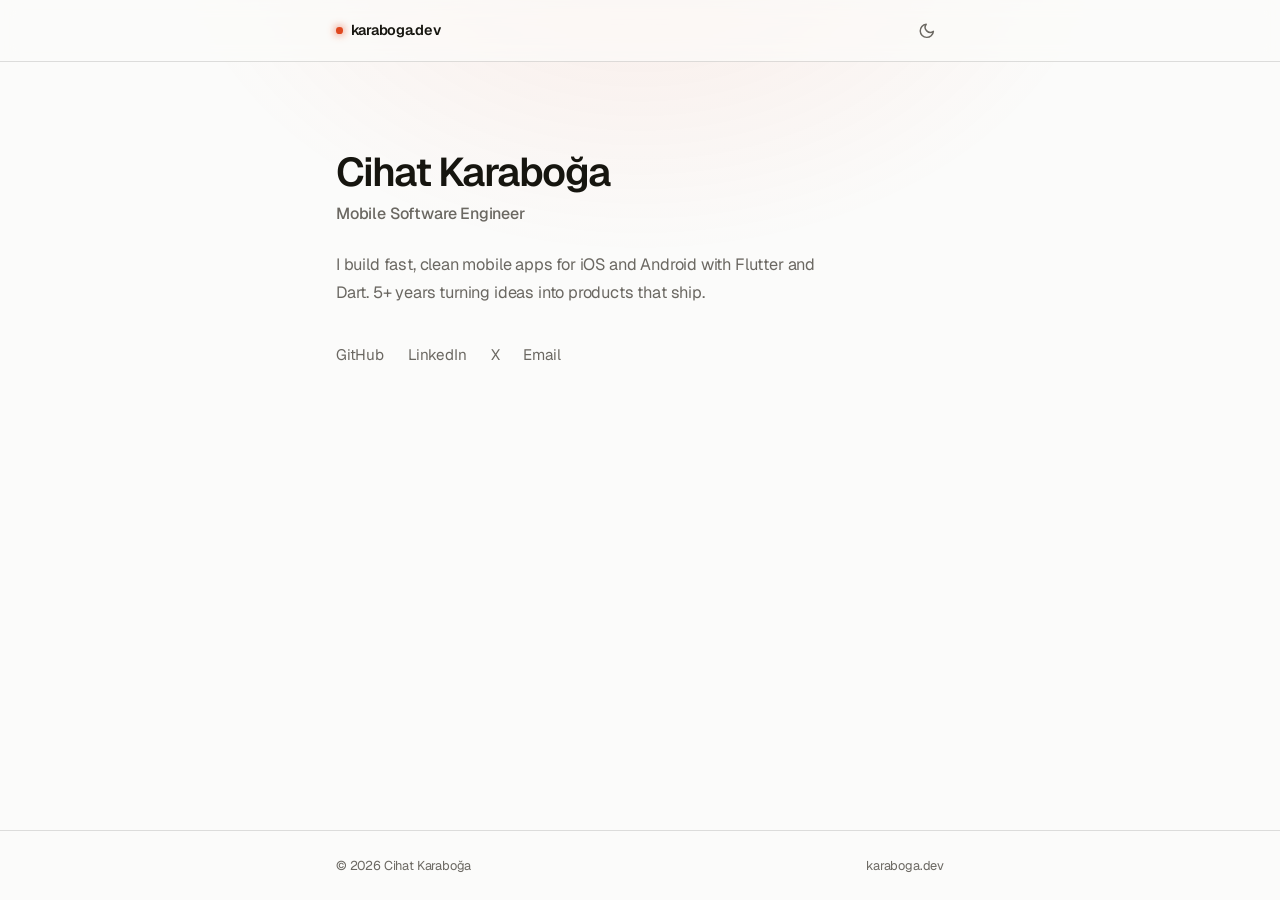
==== index.html @ fb6693bc "Merge pull request #1 from karabogadev/claude/improve-ui-ux-design-hvWlf" ====
<!doctype html>
<html lang="en" data-theme="dark">
<head>
  <meta charset="utf-8">
  <meta name="viewport" content="width=device-width, initial-scale=1">

  <title>Cihat Karaboğa — Mobile Software Engineer &amp; Flutter Developer</title>
  <meta name="description" content="Cihat Karaboğa is a mobile software engineer with 5+ years building fast, clean iOS and Android apps in Flutter and Dart.">
  <meta name="author" content="Cihat Karaboğa">
  <meta name="robots" content="index, follow, max-image-preview:large, max-snippet:-1">
  <link rel="canonical" href="https://karaboga.dev/">
  <meta name="theme-color" id="theme-color" content="#0e0e0d">

  <!-- Open Graph -->
  <meta property="og:type" content="profile">
  <meta property="og:site_name" content="karaboga.dev">
  <meta property="og:title" content="Cihat Karaboğa — Mobile Software Engineer &amp; Flutter Developer">
  <meta property="og:description" content="5+ years building fast, clean iOS and Android apps in Flutter and Dart.">
  <meta property="og:url" content="https://karaboga.dev/">
  <meta property="og:locale" content="en_US">
  <meta property="og:image" content="https://karaboga.dev/og.png">
  <meta property="og:image:secure_url" content="https://karaboga.dev/og.png">
  <meta property="og:image:type" content="image/png">
  <meta property="og:image:width" content="1200">
  <meta property="og:image:height" content="630">
  <meta property="og:image:alt" content="Cihat Karaboğa — Mobile Software Engineer">
  <meta property="profile:first_name" content="Cihat">
  <meta property="profile:last_name" content="Karaboğa">
  <meta property="profile:username" content="karabogadev">

  <!-- Twitter -->
  <meta name="twitter:card" content="summary_large_image">
  <meta name="twitter:title" content="Cihat Karaboğa — Mobile Software Engineer &amp; Flutter Developer">
  <meta name="twitter:description" content="5+ years building fast, clean iOS and Android apps in Flutter and Dart.">
  <meta name="twitter:image" content="https://karaboga.dev/og.png">
  <meta name="twitter:image:alt" content="Cihat Karaboğa — Mobile Software Engineer">
  <meta name="twitter:site" content="@karabogadev">
  <meta name="twitter:creator" content="@karabogadev">

  <!-- Icons & manifest -->
  <link rel="icon" href="/favicon.ico" sizes="48x48">
  <link rel="icon" href="/favicon.svg" type="image/svg+xml">
  <link rel="apple-touch-icon" href="/apple-touch-icon.png">
  <link rel="manifest" href="/manifest.webmanifest">

  <!-- Fonts -->
  <link rel="preconnect" href="https://fonts.googleapis.com">
  <link rel="preconnect" href="https://fonts.gstatic.com" crossorigin>
  <link rel="stylesheet" href="https://fonts.googleapis.com/css2?family=Geist:wght@400;500;600&display=swap">

  <script type="application/ld+json">
  {
    "@context": "https://schema.org",
    "@graph": [
      {
        "@type": "WebSite",
        "@id": "https://karaboga.dev/#website",
        "url": "https://karaboga.dev/",
        "name": "Cihat Karaboğa",
        "alternateName": "karaboga.dev",
        "description": "Personal site of Cihat Karaboğa, mobile software engineer.",
        "inLanguage": "en",
        "publisher": { "@id": "https://karaboga.dev/#person" }
      },
      {
        "@type": "ProfilePage",
        "@id": "https://karaboga.dev/#webpage",
        "url": "https://karaboga.dev/",
        "name": "Cihat Karaboğa — Mobile Software Engineer & Flutter Developer",
        "isPartOf": { "@id": "https://karaboga.dev/#website" },
        "about": { "@id": "https://karaboga.dev/#person" },
        "mainEntity": { "@id": "https://karaboga.dev/#person" },
        "primaryImageOfPage": { "@id": "https://karaboga.dev/#primaryimage" },
        "dateCreated": "2026-05-19",
        "dateModified": "2026-05-19",
        "inLanguage": "en"
      },
      {
        "@type": "ImageObject",
        "@id": "https://karaboga.dev/#primaryimage",
        "url": "https://karaboga.dev/og.png",
        "contentUrl": "https://karaboga.dev/og.png",
        "width": 1200,
        "height": 630,
        "caption": "Cihat Karaboğa — Mobile Software Engineer"
      },
      {
        "@type": "Person",
        "@id": "https://karaboga.dev/#person",
        "name": "Cihat Karaboğa",
        "alternateName": "Cihat Karaboga",
        "givenName": "Cihat",
        "familyName": "Karaboğa",
        "url": "https://karaboga.dev/",
        "mainEntityOfPage": { "@id": "https://karaboga.dev/#webpage" },
        "jobTitle": "Mobile Software Engineer",
        "hasOccupation": {
          "@type": "Occupation",
          "name": "Mobile Software Engineer",
          "occupationalCategory": "15-1252.00"
        },
        "description": "Mobile software engineer specializing in Flutter and Dart for cross-platform iOS and Android apps.",
        "email": "mailto:cihat@karaboga.dev",
        "address": { "@type": "PostalAddress", "addressCountry": "TR" },
        "knowsLanguage": ["Turkish", "English"],
        "knowsAbout": ["Flutter", "Dart", "Mobile app development", "iOS development", "Android development", "Cross-platform development"],
        "sameAs": [
          "https://github.com/karabogadev",
          "https://www.linkedin.com/in/karabogadev/",
          "https://x.com/karabogadev"
        ]
      }
    ]
  }
  </script>

  <!-- set theme before paint to avoid flash -->
  <script>
    (function () {
      var stored = localStorage.getItem('theme');
      var theme = stored || (window.matchMedia('(prefers-color-scheme: dark)').matches ? 'dark' : 'light');
      document.documentElement.setAttribute('data-theme', theme);
      var meta = document.getElementById('theme-color');
      if (meta) meta.content = theme === 'dark' ? '#0e0e0d' : '#fbfbfa';
    })();
  </script>

  <style>
    *,*::before,*::after { box-sizing: border-box; margin: 0 }

    :root {
      --font: "Geist", -apple-system, BlinkMacSystemFont, "Segoe UI", system-ui, Roboto, "Helvetica Neue", Arial, sans-serif;
      --wrap: 42rem;
      --pad: clamp(1.25rem, 5vw, 2rem);
      --transition: .18s ease;
      --ease: cubic-bezier(.22,.61,.36,1);
    }

    [data-theme="light"] {
      --bg: #fbfbfa;
      --bg-tint: rgba(251,251,250,.72);
      --ink: #16150f;
      --ink-2: #6b6862;
      --border: rgba(0,0,0,.12);
      --accent: #e0481f;
      --accent-soft: rgba(224,72,31,.09);
      color-scheme: light;
    }

    [data-theme="dark"] {
      --bg: #0e0e0d;
      --bg-tint: rgba(14,14,13,.72);
      --ink: #f5f5f4;
      --ink-2: #8d8a83;
      --border: rgba(255,255,255,.14);
      --accent: #ff6a3d;
      --accent-soft: rgba(255,106,61,.14);
      color-scheme: dark;
    }

    html { -webkit-text-size-adjust: 100%; scroll-behavior: smooth }

    body {
      font-family: var(--font);
      background: var(--bg);
      color: var(--ink);
      line-height: 1.65;
      letter-spacing: -.011em;
      -webkit-font-smoothing: antialiased;
      text-rendering: optimizeLegibility;
      min-height: 100dvh;
      display: flex;
      flex-direction: column;
    }

    /* ambient glow anchored behind the hero */
    body::before {
      content: "";
      position: fixed;
      inset: 0;
      z-index: -1;
      pointer-events: none;
      background: radial-gradient(42rem 30rem at 50% -9%, var(--accent-soft), transparent 70%);
    }

    a { color: inherit }
    ::selection { background: var(--ink); color: var(--bg) }
    :focus-visible { outline: 2px solid var(--accent); outline-offset: 3px; border-radius: 3px }

    .skip {
      position: absolute; left: -9999px; top: 0; z-index: 100;
      background: var(--ink); color: var(--bg);
      padding: .5rem 1rem; font-weight: 600; border-radius: 0 0 .4rem 0;
    }
    .skip:focus { left: 0 }

    /* constrained container — used by header, sections and footer */
    .wrap {
      width: 100%;
      max-width: var(--wrap);
      margin-inline: auto;
      padding-inline: var(--pad);
    }

    /* ---- header ---- */
    .site-header {
      position: sticky;
      top: 0;
      z-index: 10;
      background: var(--bg-tint);
      -webkit-backdrop-filter: blur(10px) saturate(160%);
      backdrop-filter: blur(10px) saturate(160%);
      border-bottom: 1px solid var(--border);
      animation: fade .6s ease backwards;
    }
    @supports not ((backdrop-filter: blur(1px)) or (-webkit-backdrop-filter: blur(1px))) {
      .site-header { background: var(--bg) }
    }
    .header-inner {
      display: flex;
      align-items: center;
      justify-content: space-between;
      padding-block: .85rem;
    }
    .brand {
      display: inline-flex;
      align-items: center;
      gap: .5rem;
      font-size: .9rem;
      font-weight: 600;
      letter-spacing: -.02em;
      text-decoration: none;
      color: var(--ink);
      transition: color var(--transition);
    }
    .brand::before {
      content: "";
      width: .42rem;
      height: .42rem;
      border-radius: 50%;
      background: var(--accent);
      box-shadow: 0 0 .55rem var(--accent);
    }
    .brand:hover { color: var(--accent) }

    /* ---- theme toggle ---- */
    .theme-btn {
      width: 2.1rem;
      height: 2.1rem;
      border: none;
      background: transparent;
      cursor: pointer;
      padding: 0;
      display: grid;
      place-items: center;
      color: var(--ink-2);
      border-radius: 50%;
      transition: color var(--transition), background var(--transition), transform var(--transition);
    }
    .theme-btn:hover { color: var(--ink); background: var(--accent-soft) }
    .theme-btn:active { transform: scale(.9) }
    .theme-btn svg {
      grid-area: 1 / 1;
      width: 1.1rem; height: 1.1rem;
      transition: opacity .25s var(--ease), transform .4s var(--ease);
    }
    .icon-sun { opacity: 0; transform: rotate(-80deg) scale(.5) }
    .icon-moon { opacity: 1; transform: none }
    [data-theme="dark"] .icon-sun { opacity: 1; transform: none }
    [data-theme="dark"] .icon-moon { opacity: 0; transform: rotate(80deg) scale(.5) }

    /* ---- sections ---- */
    main { flex: 1 }
    .section { padding-block: clamp(2.25rem, 6vw, 3.5rem) }
    .section + .section { border-top: 1px solid var(--border) }
    .intro { padding-top: clamp(3.25rem, 9vw, 5.5rem) }

    .section-title {
      font-size: 1.2rem;
      font-weight: 600;
      letter-spacing: -.022em;
      margin-bottom: 1.1rem;
    }

    /* ---- intro ---- */
    h1 {
      font-size: clamp(1.85rem, 5.5vw, 2.5rem);
      font-weight: 600;
      letter-spacing: -.038em;
      line-height: 1.12;
      text-wrap: balance;
    }
    .role {
      font-size: 1rem;
      font-weight: 500;
      color: var(--ink-2);
      margin-top: .4rem;
    }
    .bio {
      font-size: 1.02rem;
      color: var(--ink-2);
      max-width: 46ch;
      margin-top: 1.5rem;
      line-height: 1.72;
      text-wrap: pretty;
    }
    .links {
      display: flex;
      flex-wrap: wrap;
      gap: .55rem 1.5rem;
      margin-top: 2rem;
    }
    .links a {
      position: relative;
      font-size: .95rem;
      color: var(--ink-2);
      text-decoration: none;
      padding-block: .15rem;
      transition: color var(--transition);
    }
    .links a::after {
      content: "";
      position: absolute;
      left: 0; bottom: 0;
      width: 100%; height: 1.5px;
      background: var(--accent);
      transform: scaleX(0);
      transform-origin: left;
      transition: transform .28s var(--ease);
    }
    .links a:hover,
    .links a:focus-visible { color: var(--accent) }
    .links a:hover::after,
    .links a:focus-visible::after { transform: scaleX(1) }

    /* ---- footer ---- */
    .site-footer { border-top: 1px solid var(--border) }
    .footer-inner {
      display: flex;
      flex-wrap: wrap;
      justify-content: space-between;
      gap: .35rem 1.5rem;
      padding-block: 1.5rem;
      font-size: .8rem;
      color: var(--ink-2);
    }

    /* ---- entrance ---- */
    @keyframes up { from { opacity: 0; transform: translateY(10px) } to { opacity: 1; transform: none } }
    @keyframes fade { from { opacity: 0 } to { opacity: 1 } }
    .intro h1     { animation: up .6s .06s var(--ease) backwards }
    .intro .role  { animation: up .6s .14s var(--ease) backwards }
    .intro .bio   { animation: up .6s .22s var(--ease) backwards }
    .intro .links { animation: up .6s .3s var(--ease) backwards }
    .site-footer  { animation: fade .8s .35s ease backwards }

    @media (prefers-reduced-motion: reduce) {
      html { scroll-behavior: auto }
      *,*::before,*::after { animation: none !important; transition: none !important }
    }
  </style>
</head>
<body>
  <a class="skip" href="#main">Skip to content</a>

  <header class="site-header">
    <div class="wrap header-inner">
      <a class="brand" href="/" aria-label="Cihat Karaboğa — home">karaboga.dev</a>
      <button class="theme-btn" id="theme-toggle" aria-label="Toggle light/dark theme">
        <svg class="icon-moon" viewBox="0 0 24 24" fill="none" stroke="currentColor" stroke-width="2" stroke-linecap="round" stroke-linejoin="round" aria-hidden="true">
          <path d="M21 12.79A9 9 0 1 1 11.21 3 7 7 0 0 0 21 12.79z"/>
        </svg>
        <svg class="icon-sun" viewBox="0 0 24 24" fill="none" stroke="currentColor" stroke-width="2" stroke-linecap="round" stroke-linejoin="round" aria-hidden="true">
          <circle cx="12" cy="12" r="5"/>
          <line x1="12" y1="1" x2="12" y2="3"/>
          <line x1="12" y1="21" x2="12" y2="23"/>
          <line x1="4.22" y1="4.22" x2="5.64" y2="5.64"/>
          <line x1="18.36" y1="18.36" x2="19.78" y2="19.78"/>
          <line x1="1" y1="12" x2="3" y2="12"/>
          <line x1="21" y1="12" x2="23" y2="12"/>
          <line x1="4.22" y1="19.78" x2="5.64" y2="18.36"/>
          <line x1="18.36" y1="5.64" x2="19.78" y2="4.22"/>
        </svg>
      </button>
    </div>
  </header>

  <main id="main">
    <section class="section intro" aria-labelledby="name">
      <div class="wrap">
        <h1 id="name">Cihat Karaboğa</h1>
        <p class="role">Mobile Software Engineer</p>
        <p class="bio">
          I build fast, clean mobile apps for iOS and Android with Flutter and Dart.
          5+ years turning ideas into products that ship.
        </p>
        <nav class="links" aria-label="Links">
          <a href="https://github.com/karabogadev" rel="me noopener noreferrer" target="_blank">GitHub</a>
          <a href="https://www.linkedin.com/in/karabogadev/" rel="me noopener noreferrer" target="_blank">LinkedIn</a>
          <a href="https://x.com/karabogadev" rel="me noopener noreferrer" target="_blank">X</a>
          <a href="mailto:cihat@karaboga.dev">Email</a>
        </nav>
      </div>
    </section>

    <!--
      Add more sections below — they stack and auto-divide with a border:

      <section class="section">
        <div class="wrap">
          <h2 class="section-title">Projects</h2>
          ...
        </div>
      </section>
    -->
  </main>

  <footer class="site-footer">
    <div class="wrap footer-inner">
      <span>© 2026 Cihat Karaboğa</span>
      <span>karaboga.dev</span>
    </div>
  </footer>

  <script>
    (function () {
      var btn = document.getElementById('theme-toggle');
      var html = document.documentElement;
      var meta = document.getElementById('theme-color');
      btn.addEventListener('click', function () {
        var next = html.getAttribute('data-theme') === 'dark' ? 'light' : 'dark';
        html.setAttribute('data-theme', next);
        localStorage.setItem('theme', next);
        if (meta) meta.content = next === 'dark' ? '#0e0e0d' : '#fbfbfa';
      });
    })();
  </script>
</body>
</html>
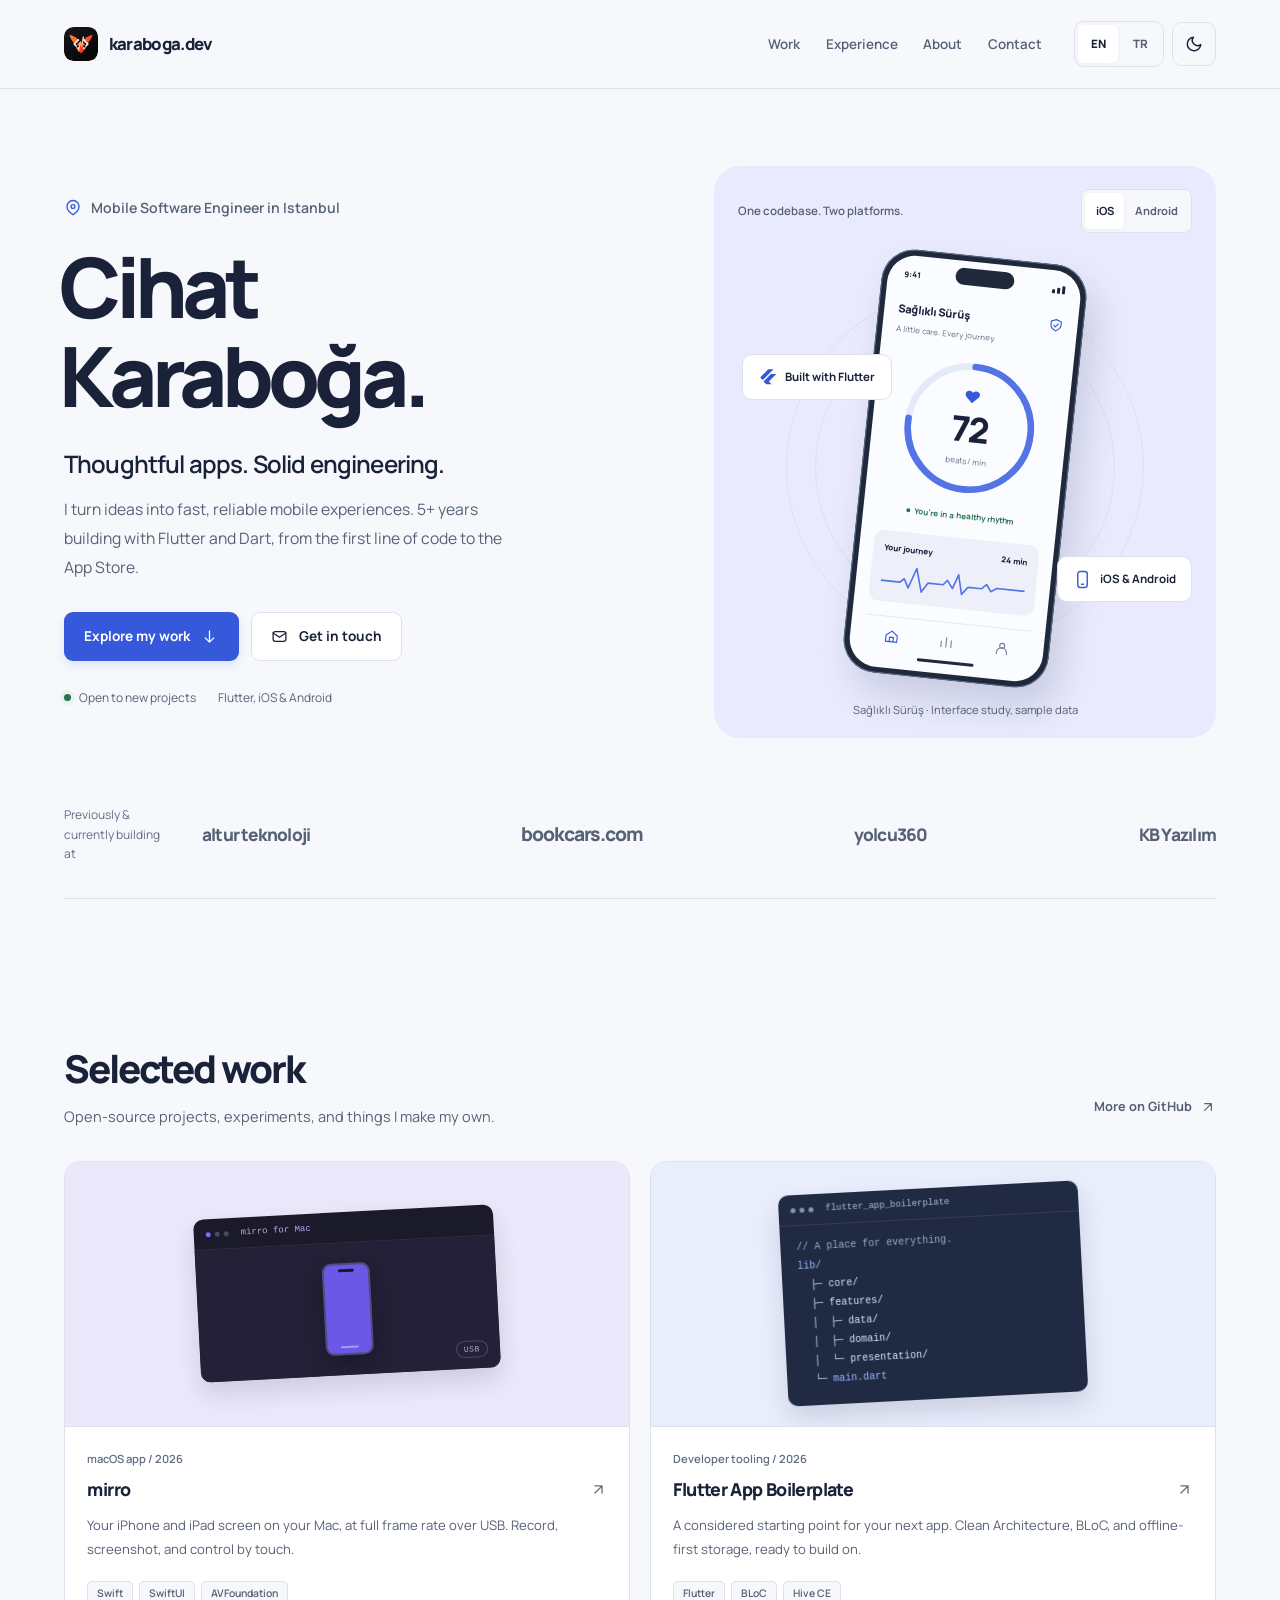
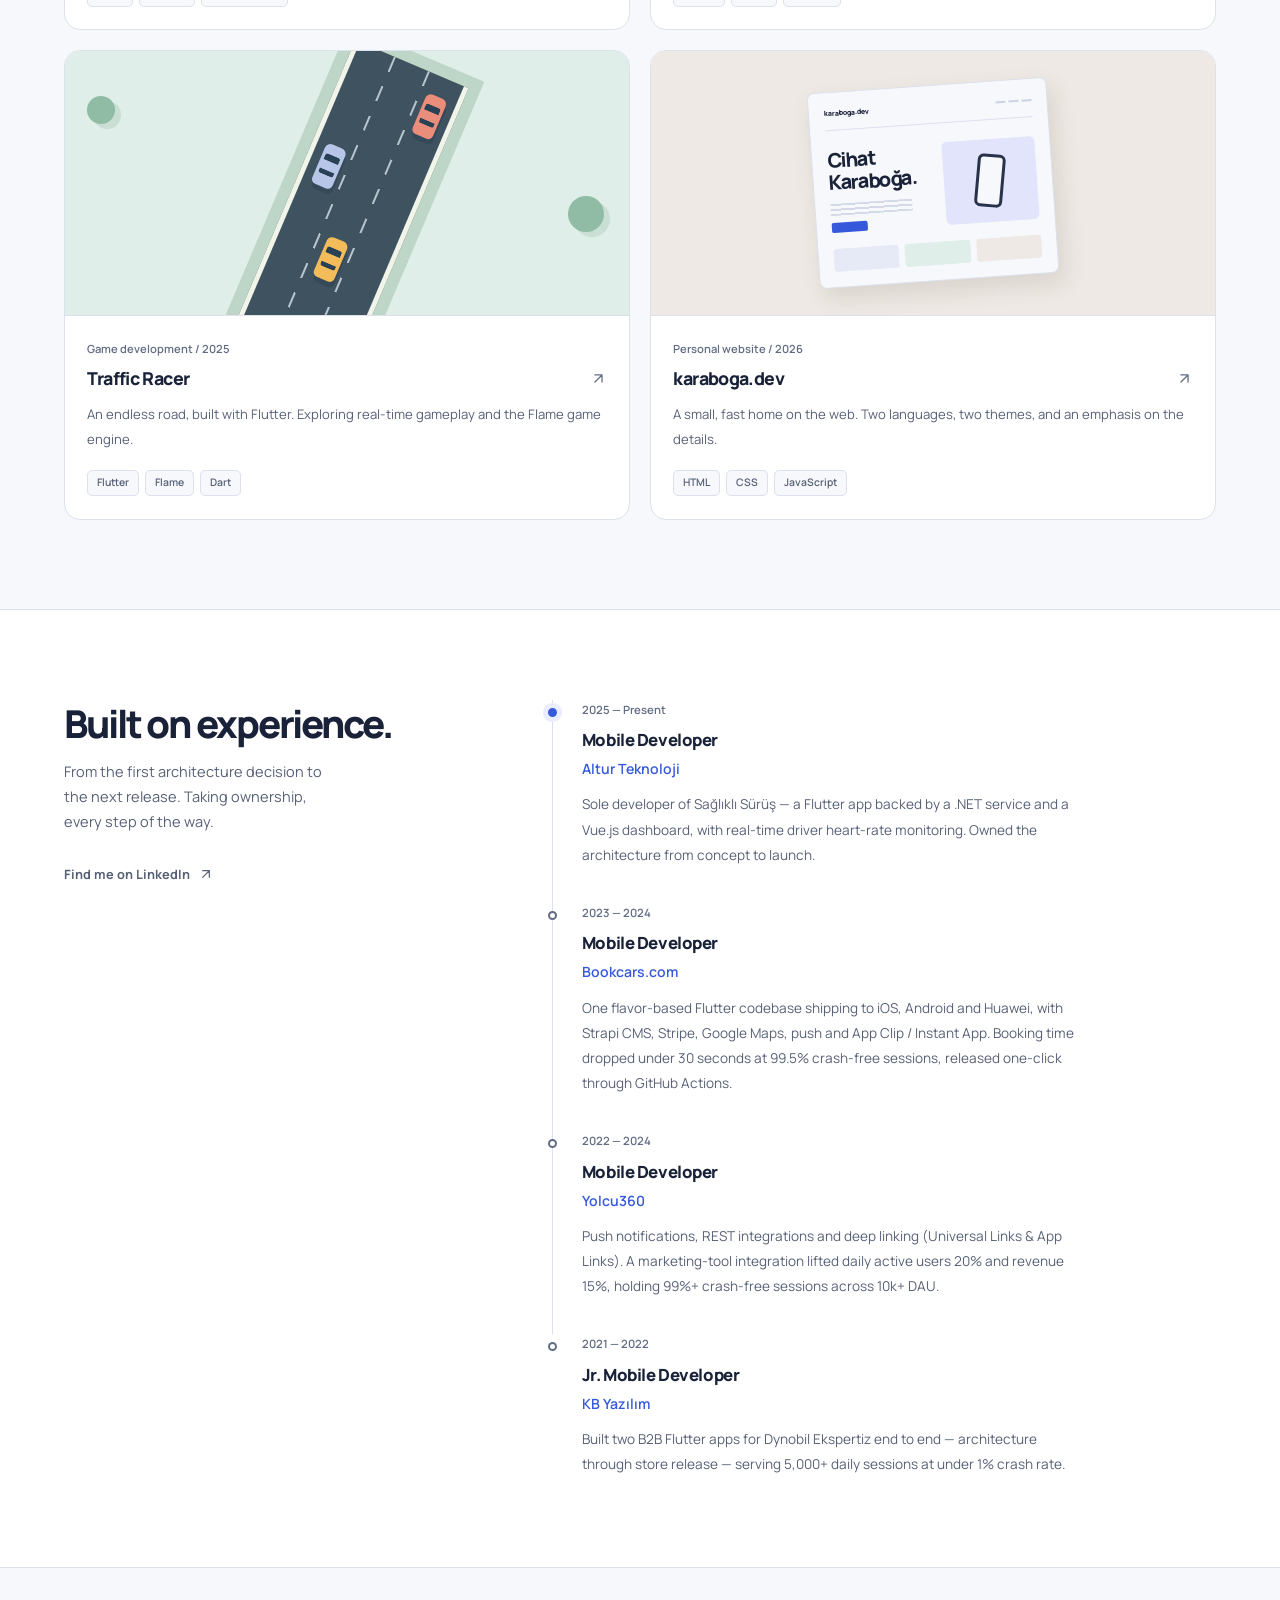
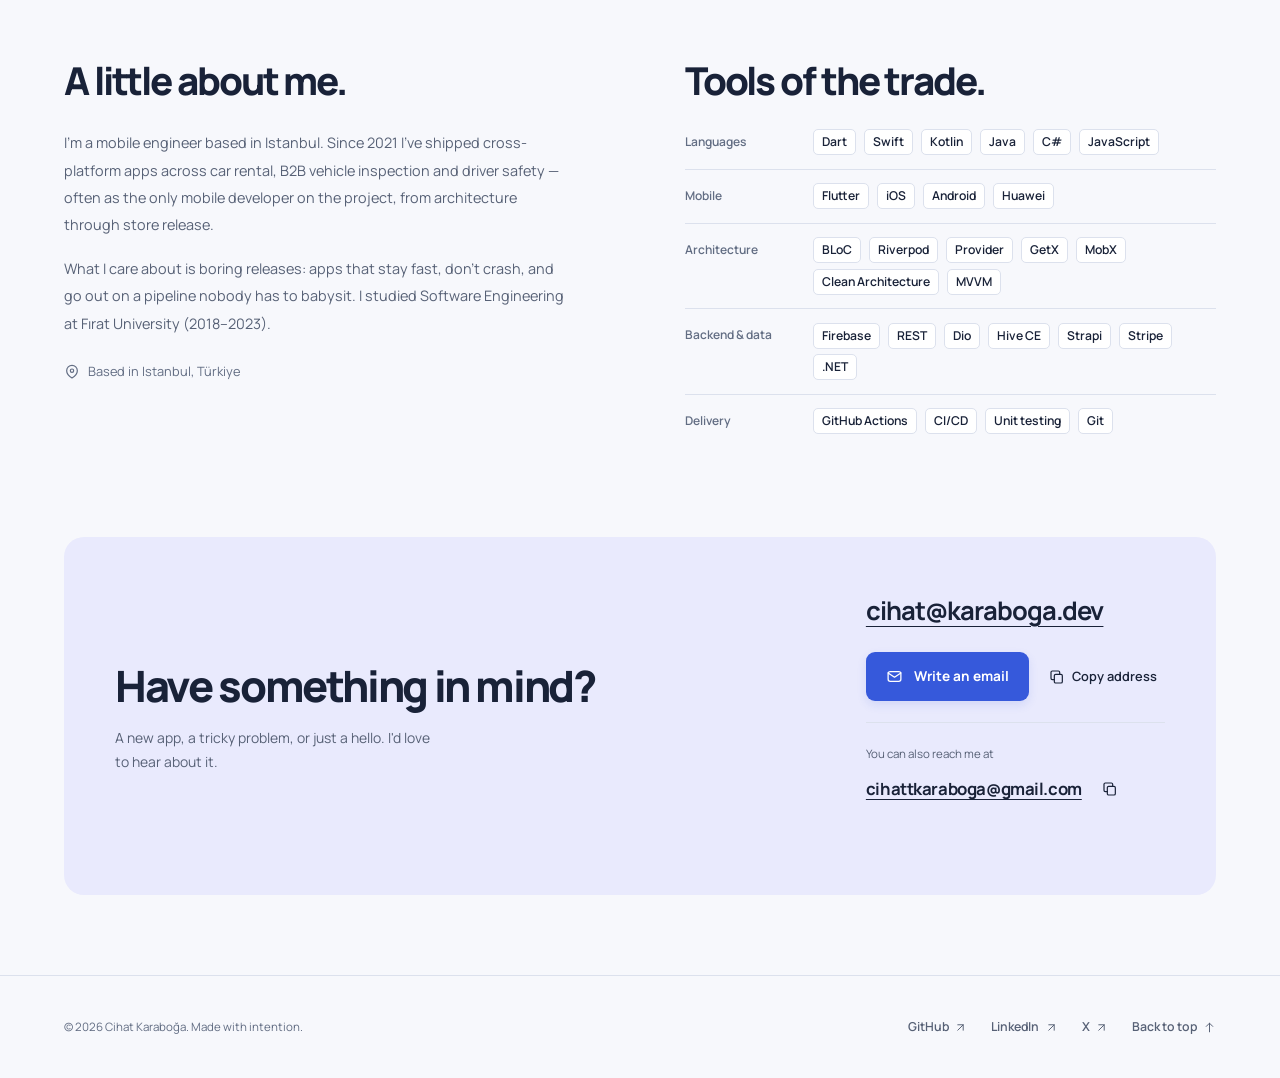
==== commit a9642ba7: "Add mirror project and balanced portfolio grid Updated the portfolio work section to a balanced two-" ====
--- a/index.html
+++ b/index.html
@@ -1,439 +1,3101 @@
 <!doctype html>
 <html lang="en" data-theme="dark">
-<head>
-  <meta charset="utf-8">
-  <meta name="viewport" content="width=device-width, initial-scale=1">
+  <head>
+    <meta charset="utf-8" />
+    <meta name="viewport" content="width=device-width, initial-scale=1" />
 
-  <title>Cihat Karaboğa — Mobile Software Engineer &amp; Flutter Developer</title>
-  <meta name="description" content="Cihat Karaboğa is a mobile software engineer with 5+ years building fast, clean iOS and Android apps in Flutter and Dart.">
-  <meta name="author" content="Cihat Karaboğa">
-  <meta name="robots" content="index, follow, max-image-preview:large, max-snippet:-1">
-  <link rel="canonical" href="https://karaboga.dev/">
-  <meta name="theme-color" id="theme-color" content="#0e0e0d">
+    <title>
+      Cihat Karaboğa — Mobile Software Engineer &amp; Flutter Developer
+    </title>
+    <meta
+      name="description"
+      id="meta-description"
+      content="Cihat Karaboğa is a mobile software engineer in Istanbul with 5+ years building fast, reliable iOS and Android apps in Flutter and Dart."
+    />
+    <meta name="author" content="Cihat Karaboğa" />
+    <meta
+      name="robots"
+      content="index, follow, max-image-preview:large, max-snippet:-1"
+    />
+    <link rel="canonical" href="https://karaboga.dev/" />
+    <meta name="theme-color" id="theme-color" content="#101522" />
 
-  <!-- Open Graph -->
-  <meta property="og:type" content="profile">
-  <meta property="og:site_name" content="karaboga.dev">
-  <meta property="og:title" content="Cihat Karaboğa — Mobile Software Engineer &amp; Flutter Developer">
-  <meta property="og:description" content="5+ years building fast, clean iOS and Android apps in Flutter and Dart.">
-  <meta property="og:url" content="https://karaboga.dev/">
-  <meta property="og:locale" content="en_US">
-  <meta property="og:image" content="https://karaboga.dev/og.png">
-  <meta property="og:image:secure_url" content="https://karaboga.dev/og.png">
-  <meta property="og:image:type" content="image/png">
-  <meta property="og:image:width" content="1200">
-  <meta property="og:image:height" content="630">
-  <meta property="og:image:alt" content="Cihat Karaboğa — Mobile Software Engineer">
-  <meta property="profile:first_name" content="Cihat">
-  <meta property="profile:last_name" content="Karaboğa">
-  <meta property="profile:username" content="karabogadev">
+    <!-- Open Graph -->
+    <meta property="og:type" content="profile" />
+    <meta property="og:site_name" content="karaboga.dev" />
+    <meta
+      property="og:title"
+      content="Cihat Karaboğa — Mobile Software Engineer &amp; Flutter Developer"
+    />
+    <meta
+      property="og:description"
+      content="5+ years building fast, reliable iOS and Android apps in Flutter and Dart."
+    />
+    <meta property="og:url" content="https://karaboga.dev/" />
+    <meta property="og:locale" content="en_US" />
+    <meta property="og:locale:alternate" content="tr_TR" />
+    <meta property="og:image" content="https://karaboga.dev/og.png" />
+    <meta
+      property="og:image:secure_url"
+      content="https://karaboga.dev/og.png"
+    />
+    <meta property="og:image:type" content="image/png" />
+    <meta property="og:image:width" content="1200" />
+    <meta property="og:image:height" content="630" />
+    <meta
+      property="og:image:alt"
+      content="Cihat Karaboğa — Mobile Software Engineer"
+    />
+    <meta property="profile:first_name" content="Cihat" />
+    <meta property="profile:last_name" content="Karaboğa" />
+    <meta property="profile:username" content="karabogadev" />
 
-  <!-- Twitter -->
-  <meta name="twitter:card" content="summary_large_image">
-  <meta name="twitter:title" content="Cihat Karaboğa — Mobile Software Engineer &amp; Flutter Developer">
-  <meta name="twitter:description" content="5+ years building fast, clean iOS and Android apps in Flutter and Dart.">
-  <meta name="twitter:image" content="https://karaboga.dev/og.png">
-  <meta name="twitter:image:alt" content="Cihat Karaboğa — Mobile Software Engineer">
-  <meta name="twitter:site" content="@karabogadev">
-  <meta name="twitter:creator" content="@karabogadev">
+    <!-- Twitter -->
+    <meta name="twitter:card" content="summary_large_image" />
+    <meta
+      name="twitter:title"
+      content="Cihat Karaboğa — Mobile Software Engineer &amp; Flutter Developer"
+    />
+    <meta
+      name="twitter:description"
+      content="5+ years building fast, reliable iOS and Android apps in Flutter and Dart."
+    />
+    <meta name="twitter:image" content="https://karaboga.dev/og.png" />
+    <meta
+      name="twitter:image:alt"
+      content="Cihat Karaboğa — Mobile Software Engineer"
+    />
+    <meta name="twitter:site" content="@karabogadev" />
+    <meta name="twitter:creator" content="@karabogadev" />
 
-  <!-- Icons & manifest -->
-  <link rel="icon" href="/favicon.ico" sizes="48x48">
-  <link rel="icon" href="/favicon.svg" type="image/svg+xml">
-  <link rel="apple-touch-icon" href="/apple-touch-icon.png">
-  <link rel="manifest" href="/manifest.webmanifest">
+    <!-- Icons & manifest -->
+    <link rel="icon" href="/favicon.ico" sizes="48x48" />
+    <link rel="icon" href="/favicon.svg" type="image/svg+xml" />
+    <link rel="apple-touch-icon" href="/apple-touch-icon.png" />
+    <link rel="manifest" href="/manifest.webmanifest" />
 
-  <!-- Fonts -->
-  <link rel="preconnect" href="https://fonts.googleapis.com">
-  <link rel="preconnect" href="https://fonts.gstatic.com" crossorigin>
-  <link rel="stylesheet" href="https://fonts.googleapis.com/css2?family=Geist:wght@400;500;600&display=swap">
+    <!-- Fonts -->
+    <link rel="preconnect" href="https://fonts.googleapis.com" />
+    <link rel="preconnect" href="https://fonts.gstatic.com" crossorigin />
+    <link
+      rel="stylesheet"
+      href="https://fonts.googleapis.com/css2?family=Manrope:wght@400;500;600;700;800&display=swap"
+    />
 
-  <script type="application/ld+json">
-  {
-    "@context": "https://schema.org",
-    "@graph": [
+    <script type="application/ld+json">
       {
-        "@type": "WebSite",
-        "@id": "https://karaboga.dev/#website",
-        "url": "https://karaboga.dev/",
-        "name": "Cihat Karaboğa",
-        "alternateName": "karaboga.dev",
-        "description": "Personal site of Cihat Karaboğa, mobile software engineer.",
-        "inLanguage": "en",
-        "publisher": { "@id": "https://karaboga.dev/#person" }
-      },
-      {
-        "@type": "ProfilePage",
-        "@id": "https://karaboga.dev/#webpage",
-        "url": "https://karaboga.dev/",
-        "name": "Cihat Karaboğa — Mobile Software Engineer & Flutter Developer",
-        "isPartOf": { "@id": "https://karaboga.dev/#website" },
-        "about": { "@id": "https://karaboga.dev/#person" },
-        "mainEntity": { "@id": "https://karaboga.dev/#person" },
-        "primaryImageOfPage": { "@id": "https://karaboga.dev/#primaryimage" },
-        "dateCreated": "2026-05-19",
-        "dateModified": "2026-05-19",
-        "inLanguage": "en"
-      },
-      {
-        "@type": "ImageObject",
-        "@id": "https://karaboga.dev/#primaryimage",
-        "url": "https://karaboga.dev/og.png",
-        "contentUrl": "https://karaboga.dev/og.png",
-        "width": 1200,
-        "height": 630,
-        "caption": "Cihat Karaboğa — Mobile Software Engineer"
-      },
-      {
-        "@type": "Person",
-        "@id": "https://karaboga.dev/#person",
-        "name": "Cihat Karaboğa",
-        "alternateName": "Cihat Karaboga",
-        "givenName": "Cihat",
-        "familyName": "Karaboğa",
-        "url": "https://karaboga.dev/",
-        "mainEntityOfPage": { "@id": "https://karaboga.dev/#webpage" },
-        "jobTitle": "Mobile Software Engineer",
-        "hasOccupation": {
-          "@type": "Occupation",
-          "name": "Mobile Software Engineer",
-          "occupationalCategory": "15-1252.00"
-        },
-        "description": "Mobile software engineer specializing in Flutter and Dart for cross-platform iOS and Android apps.",
-        "email": "mailto:cihat@karaboga.dev",
-        "address": { "@type": "PostalAddress", "addressCountry": "TR" },
-        "knowsLanguage": ["Turkish", "English"],
-        "knowsAbout": ["Flutter", "Dart", "Mobile app development", "iOS development", "Android development", "Cross-platform development"],
-        "sameAs": [
-          "https://github.com/karabogadev",
-          "https://www.linkedin.com/in/karabogadev/",
-          "https://x.com/karabogadev"
+        "@context": "https://schema.org",
+        "@graph": [
+          {
+            "@type": "WebSite",
+            "@id": "https://karaboga.dev/#website",
+            "url": "https://karaboga.dev/",
+            "name": "Cihat Karaboğa",
+            "alternateName": "karaboga.dev",
+            "description": "Personal site of Cihat Karaboğa, mobile software engineer.",
+            "inLanguage": "en",
+            "publisher": { "@id": "https://karaboga.dev/#person" }
+          },
+          {
+            "@type": "ProfilePage",
+            "@id": "https://karaboga.dev/#webpage",
+            "url": "https://karaboga.dev/",
+            "name": "Cihat Karaboğa — Mobile Software Engineer & Flutter Developer",
+            "isPartOf": { "@id": "https://karaboga.dev/#website" },
+            "about": { "@id": "https://karaboga.dev/#person" },
+            "mainEntity": { "@id": "https://karaboga.dev/#person" },
+            "primaryImageOfPage": {
+              "@id": "https://karaboga.dev/#primaryimage"
+            },
+            "dateCreated": "2026-05-19",
+            "dateModified": "2026-09-06",
+            "inLanguage": "en"
+          },
+          {
+            "@type": "ImageObject",
+            "@id": "https://karaboga.dev/#primaryimage",
+            "url": "https://karaboga.dev/og.png",
+            "contentUrl": "https://karaboga.dev/og.png",
+            "width": 1200,
+            "height": 630,
+            "caption": "Cihat Karaboğa — Mobile Software Engineer"
+          },
+          {
+            "@type": "Person",
+            "@id": "https://karaboga.dev/#person",
+            "name": "Cihat Karaboğa",
+            "alternateName": "Cihat Karaboga",
+            "givenName": "Cihat",
+            "familyName": "Karaboğa",
+            "url": "https://karaboga.dev/",
+            "mainEntityOfPage": { "@id": "https://karaboga.dev/#webpage" },
+            "jobTitle": "Mobile Software Engineer",
+            "hasOccupation": {
+              "@type": "Occupation",
+              "name": "Mobile Software Engineer",
+              "occupationalCategory": "15-1252.00"
+            },
+            "description": "Mobile software engineer specializing in Flutter and Dart for cross-platform iOS and Android apps.",
+            "email": [
+              "mailto:cihat@karaboga.dev",
+              "mailto:cihattkaraboga@gmail.com"
+            ],
+            "address": {
+              "@type": "PostalAddress",
+              "addressLocality": "Istanbul",
+              "addressCountry": "TR"
+            },
+            "worksFor": { "@type": "Organization", "name": "Altur Teknoloji" },
+            "alumniOf": {
+              "@type": "CollegeOrUniversity",
+              "name": "Fırat University",
+              "sameAs": "https://www.firat.edu.tr/"
+            },
+            "knowsLanguage": ["Turkish", "English"],
+            "knowsAbout": [
+              "Flutter",
+              "Dart",
+              "Mobile app development",
+              "iOS development",
+              "Android development",
+              "Cross-platform development",
+              "BLoC",
+              "Riverpod",
+              "Clean Architecture",
+              "Firebase",
+              "CI/CD"
+            ],
+            "sameAs": [
+              "https://github.com/karabogadev",
+              "https://www.linkedin.com/in/karabogadev/",
+              "https://x.com/karabogadev"
+            ]
+          }
         ]
       }
-    ]
-  }
-  </script>
+    </script>
 
-  <!-- set theme before paint to avoid flash -->
-  <script>
-    (function () {
-      var stored = localStorage.getItem('theme');
-      var theme = stored || (window.matchMedia('(prefers-color-scheme: dark)').matches ? 'dark' : 'light');
-      document.documentElement.setAttribute('data-theme', theme);
-      var meta = document.getElementById('theme-color');
-      if (meta) meta.content = theme === 'dark' ? '#0e0e0d' : '#fbfbfa';
-    })();
-  </script>
+    <!-- resolve theme + language before paint to avoid a flash -->
+    <script>
+      (function () {
+        var d = document.documentElement;
+        d.classList.add("js");
 
-  <style>
-    *,*::before,*::after { box-sizing: border-box; margin: 0 }
+        var read = function (key) {
+          try {
+            return localStorage.getItem(key);
+          } catch (_) {
+            return null;
+          }
+        };
+        var stored = read("theme");
+        var theme =
+          stored === "dark" || stored === "light"
+            ? stored
+            : window.matchMedia("(prefers-color-scheme: dark)").matches
+              ? "dark"
+              : "light";
+        d.setAttribute("data-theme", theme);
+        var meta = document.getElementById("theme-color");
+        if (meta) meta.content = theme === "dark" ? "#101522" : "#f7f8fc";
 
-    :root {
-      --font: "Geist", -apple-system, BlinkMacSystemFont, "Segoe UI", system-ui, Roboto, "Helvetica Neue", Arial, sans-serif;
-      --wrap: 42rem;
-      --pad: clamp(1.25rem, 5vw, 2rem);
-      --transition: .18s ease;
-      --ease: cubic-bezier(.22,.61,.36,1);
-    }
+        // URL wins over the stored choice so ?lang=tr links are shareable
+        var param = new URLSearchParams(location.search).get("lang");
+        var lang =
+          param === "tr" || param === "en"
+            ? param
+            : ((read("lang") === "tr" || read("lang") === "en") &&
+                read("lang")) ||
+              ((navigator.language || "en").toLowerCase().indexOf("tr") === 0
+                ? "tr"
+                : "en");
+        d.setAttribute("data-lang", lang);
+      })();
+    </script>
 
-    [data-theme="light"] {
-      --bg: #fbfbfa;
-      --bg-tint: rgba(251,251,250,.72);
-      --ink: #16150f;
-      --ink-2: #6b6862;
-      --border: rgba(0,0,0,.12);
-      --accent: #e0481f;
-      --accent-soft: rgba(224,72,31,.09);
-      color-scheme: light;
-    }
+    <style>
+      *,
+      *::before,
+      *::after {
+        box-sizing: border-box;
+        margin: 0;
+      }
+      :root {
+        --font:
+          "Manrope", -apple-system, BlinkMacSystemFont, "Segoe UI", sans-serif;
+        --mono: ui-monospace, SFMono-Regular, Menlo, monospace;
+        --wrap: 77rem;
+        --pad: clamp(1.25rem, 4vw, 2.5rem);
+        --ease: cubic-bezier(0.22, 0.61, 0.36, 1);
+      }
+      [data-theme="light"] {
+        --bg: #f7f8fc;
+        --paper: #fff;
+        --ink: #192238;
+        --ink-2: #576176;
+        --ink-3: #626d83;
+        --border: #dce1ed;
+        --accent: #3659db;
+        --accent-ink: #3659db;
+        --accent-soft: #e9edff;
+        --studio: #e9eafd;
+        --header: rgba(247, 248, 252, 0.94);
+        --green: #287150;
+        --green-bg: #e8f3ed;
+        --shadow: 0 24px 55px -35px rgba(30, 40, 80, 0.3);
+        color-scheme: light;
+      }
+      [data-theme="dark"] {
+        --bg: #101522;
+        --paper: #171e2e;
+        --ink: #edf0fa;
+        --ink-2: #aab4ca;
+        --ink-3: #a1adc4;
+        --border: #303b51;
+        --accent: #3659db;
+        --accent-ink: #a9b9ff;
+        --accent-soft: #242f50;
+        --studio: #252d48;
+        --header: rgba(16, 21, 34, 0.94);
+        --green: #91d7af;
+        --green-bg: #203c32;
+        --shadow: 0 24px 55px -35px rgba(0, 0, 0, 0.7);
+        color-scheme: dark;
+      }
+      html {
+        -webkit-text-size-adjust: 100%;
+        scroll-behavior: smooth;
+        scroll-padding-top: 7rem;
+      }
+      body {
+        background: var(--bg);
+        color: var(--ink);
+        font: 1rem/1.7 var(--font);
+        -webkit-font-smoothing: antialiased;
+      }
+      a {
+        color: inherit;
+        text-underline-offset: 0.25em;
+      }
+      button {
+        font: inherit;
+        color: inherit;
+        cursor: pointer;
+      }
+      button,
+      a {
+        -webkit-tap-highlight-color: transparent;
+      }
+      svg {
+        display: block;
+        flex-shrink: 0;
+      }
+      ::selection {
+        background: var(--accent);
+        color: white;
+      }
+      :focus-visible {
+        outline: 3px solid var(--accent-ink);
+        outline-offset: 5px;
+        border-radius: 4px;
+      }
+      .wrap {
+        width: 100%;
+        max-width: var(--wrap);
+        padding-inline: var(--pad);
+        margin-inline: auto;
+      }
+      .skip {
+        position: fixed;
+        left: 1rem;
+        top: -5rem;
+        z-index: 30;
+        padding: 0.8rem 1rem;
+        background: var(--ink);
+        color: var(--bg);
+        border-radius: 0.5rem;
+      }
+      .skip:focus {
+        top: 1rem;
+      }
+      .sr-only {
+        position: absolute;
+        width: 1px;
+        height: 1px;
+        padding: 0;
+        margin: -1px;
+        overflow: hidden;
+        clip: rect(0, 0, 0, 0);
+        white-space: nowrap;
+        border: 0;
+      }
+      .site-header {
+        position: sticky;
+        top: 0;
+        z-index: 20;
+        background: var(--header);
+        backdrop-filter: blur(16px);
+        -webkit-backdrop-filter: blur(16px);
+        border-bottom: 1px solid var(--border);
+      }
+      .header-inner {
+        min-height: 5.5rem;
+        display: flex;
+        align-items: center;
+        gap: 2rem;
+      }
+      .brand {
+        display: inline-flex;
+        align-items: center;
+        gap: 0.65rem;
+        font-size: 1.05rem;
+        font-weight: 800;
+        letter-spacing: -0.04em;
+        text-decoration: none;
+        white-space: nowrap;
+      }
+      .brand img {
+        width: 2.15rem;
+        height: 2.15rem;
+        border-radius: 0.6rem;
+      }
+      .site-nav {
+        display: flex;
+        gap: 1.6rem;
+        margin-left: auto;
+      }
+      .site-nav a {
+        display: flex;
+        align-items: center;
+        min-height: 44px;
+        color: var(--ink-2);
+        font-size: 0.84rem;
+        font-weight: 600;
+        text-decoration: none;
+        position: relative;
+      }
+      .site-nav a:hover,
+      .site-nav a[aria-current="location"] {
+        color: var(--accent-ink);
+      }
+      .site-nav a[aria-current="location"]::after {
+        content: "";
+        position: absolute;
+        bottom: 1px;
+        left: 0;
+        right: 0;
+        height: 2px;
+        background: currentColor;
+        border-radius: 2px;
+      }
+      .header-tools {
+        display: none;
+        align-items: center;
+        gap: 0.5rem;
+      }
+      .js .header-tools {
+        display: flex;
+      }
+      .lang {
+        display: flex;
+        gap: 2px;
+        align-items: center;
+        padding: 3px;
+        border: 1px solid var(--border);
+        border-radius: 10px;
+      }
+      .lang button {
+        min-width: 40px;
+        min-height: 38px;
+        padding: 0.4rem;
+        border: 0;
+        border-radius: 6px;
+        background: none;
+        font-size: 0.72rem;
+        font-weight: 800;
+        color: var(--ink-2);
+      }
+      .lang button[aria-pressed="true"] {
+        background: var(--paper);
+        color: var(--ink);
+        box-shadow: 0 1px 5px #0000000b;
+      }
+      .theme-btn {
+        width: 44px;
+        height: 44px;
+        border: 1px solid var(--border);
+        border-radius: 10px;
+        display: grid;
+        place-items: center;
+        background: transparent;
+      }
+      .theme-btn:hover {
+        background: var(--paper);
+      }
+      .theme-btn svg {
+        grid-area: 1/1;
+        width: 18px;
+        height: 18px;
+      }
+      .icon-sun,
+      [data-theme="dark"] .icon-moon {
+        display: none;
+      }
+      [data-theme="dark"] .icon-sun {
+        display: block;
+      }
+      .section {
+        padding-block: clamp(4rem, 7vw, 6rem);
+        scroll-margin-top: 1rem;
+      }
+      .hero {
+        padding-top: clamp(3.5rem, 6vw, 5.5rem);
+        padding-bottom: 3.5rem;
+      }
+      .hero-layout {
+        display: grid;
+        grid-template-columns: 1.2fr 1fr;
+        gap: 3rem;
+        align-items: center;
+      }
+      .intro {
+        display: flex;
+        align-items: center;
+        gap: 0.55rem;
+        color: var(--ink-2);
+        font-size: 0.88rem;
+        font-weight: 600;
+        margin-bottom: 1.4rem;
+      }
+      .intro svg {
+        color: var(--accent-ink);
+        width: 18px;
+        height: 18px;
+      }
+      h1 {
+        font-size: clamp(3.4rem, 6.5vw, 5.6rem);
+        line-height: 1.07;
+        letter-spacing: -0.07em;
+        font-weight: 800;
+        margin-left: -0.055em;
+      }
+      h1 span {
+        display: block;
+      }
+      .hero-subtitle {
+        margin-top: 1.65rem;
+        font-size: clamp(1.25rem, 2vw, 1.5rem);
+        font-weight: 600;
+        line-height: 1.4;
+        letter-spacing: -0.035em;
+        max-width: 27ch;
+        text-wrap: balance;
+      }
+      .lead {
+        max-width: 45ch;
+        margin-top: 0.9rem;
+        color: var(--ink-2);
+        font-size: 0.98rem;
+        line-height: 1.85;
+        text-wrap: pretty;
+      }
+      .cta {
+        display: flex;
+        flex-wrap: wrap;
+        align-items: center;
+        gap: 0.75rem;
+        margin-top: 1.9rem;
+      }
+      .btn {
+        display: inline-flex;
+        align-items: center;
+        justify-content: center;
+        gap: 0.7rem;
+        min-height: 49px;
+        border: 1px solid transparent;
+        border-radius: 9px;
+        padding: 0.7rem 1.2rem;
+        font-size: 0.85rem;
+        font-weight: 700;
+        text-decoration: none;
+        transition:
+          background 0.18s,
+          box-shadow 0.18s;
+      }
+      .btn svg {
+        width: 17px;
+        height: 17px;
+      }
+      .btn-primary {
+        background: var(--accent);
+        color: #fff;
+        box-shadow: 0 4px 10px #3659db20;
+      }
+      .btn-primary:hover {
+        background: #2949bf;
+        box-shadow: 0 6px 18px #3659db30;
+      }
+      .btn-ghost {
+        border-color: var(--border);
+        background: var(--paper);
+        color: var(--ink);
+      }
+      .btn-ghost:hover {
+        background: var(--accent-soft);
+      }
+      .hero-note {
+        display: flex;
+        flex-wrap: wrap;
+        align-items: center;
+        gap: 0.6rem 1.4rem;
+        margin-top: 1.65rem;
+        font-size: 0.75rem;
+        color: var(--ink-2);
+      }
+      .status {
+        display: inline-flex;
+        align-items: center;
+        gap: 0.5rem;
+      }
+      .status::before {
+        content: "";
+        width: 7px;
+        height: 7px;
+        flex-shrink: 0;
+        border-radius: 50%;
+        background: var(--green);
+        box-shadow: 0 0 0 4px var(--green-bg);
+      }
+      .studio {
+        position: relative;
+        min-height: 492px;
+        border-radius: 26px;
+        background: var(--studio);
+        display: flex;
+        flex-direction: column;
+        align-items: center;
+        padding: 1.45rem 1.5rem 1.2rem;
+        overflow: hidden;
+      }
+      .studio-top {
+        display: flex;
+        justify-content: space-between;
+        align-items: center;
+        gap: 0.8rem;
+        width: 100%;
+        font-size: 0.72rem;
+        font-weight: 600;
+        color: var(--ink-2);
+      }
+      .platform-switch {
+        display: none;
+        padding: 3px;
+        border: 1px solid var(--border);
+        border-radius: 8px;
+        background: var(--bg);
+      }
+      .js .platform-switch {
+        display: flex;
+      }
+      .platform-switch button {
+        border: 0;
+        background: transparent;
+        padding: 0.35rem 0.65rem;
+        min-height: 36px;
+        border-radius: 5px;
+        font-size: 0.7rem;
+        font-weight: 700;
+        color: var(--ink-2);
+      }
+      .platform-switch button[aria-pressed="true"] {
+        background: var(--paper);
+        color: var(--ink);
+        box-shadow: 0 1px 4px #0000000c;
+      }
+      .device-scene {
+        position: relative;
+        display: grid;
+        place-items: center;
+        flex: 1;
+        width: 100%;
+        padding: 1.45rem 0 1.15rem;
+      }
+      .orbit {
+        position: absolute;
+        width: 300px;
+        height: 300px;
+        border: 1px solid var(--border);
+        border-radius: 50%;
+        pointer-events: none;
+      }
+      .orbit::after {
+        content: "";
+        position: absolute;
+        inset: -30px;
+        border: 1px solid var(--border);
+        border-radius: 50%;
+      }
+      .phone {
+        position: relative;
+        width: 206px;
+        background: #20283b;
+        padding: 6px;
+        border-radius: 33px;
+        transform: rotate(6deg);
+        box-shadow:
+          12px 20px 35px #17244826,
+          inset 0 0 0 1px #637088;
+        transition:
+          transform 0.35s var(--ease),
+          border-radius 0.35s var(--ease);
+      }
+      .phone-screen {
+        background: #fbfcff;
+        color: #192238;
+        border-radius: 28px;
+        overflow: hidden;
+        padding: 12px 14px 10px;
+      }
+      .phone-top {
+        display: flex;
+        align-items: center;
+        justify-content: space-between;
+        position: relative;
+        margin: 0 2px 19px;
+        font-size: 8px;
+        font-weight: 800;
+        height: 14px;
+      }
+      .phone-island {
+        position: absolute;
+        top: -5px;
+        left: 50%;
+        transform: translateX(-50%);
+        width: 59px;
+        height: 17px;
+        border-radius: 12px;
+        background: #20283b;
+        transition:
+          width 0.3s,
+          height 0.3s;
+      }
+      .phone-bars {
+        display: flex;
+        align-items: end;
+        gap: 2px;
+        height: 8px;
+      }
+      .phone-bars i {
+        width: 3px;
+        background: #192238;
+        border-radius: 1px;
+      }
+      .phone-bars i:nth-child(1) {
+        height: 4px;
+      }
+      .phone-bars i:nth-child(2) {
+        height: 6px;
+      }
+      .phone-bars i:nth-child(3) {
+        height: 8px;
+      }
+      .app-heading {
+        display: flex;
+        align-items: center;
+        justify-content: space-between;
+        font-size: 11px;
+        font-weight: 800;
+      }
+      .app-heading svg {
+        width: 15px;
+        height: 15px;
+        color: #3659db;
+      }
+      .app-greeting {
+        font-size: 8px;
+        color: #626d83;
+        margin-top: 3px;
+      }
+      .pulse {
+        display: grid;
+        place-items: center;
+        position: relative;
+        width: 142px;
+        height: 142px;
+        margin: 15px auto 10px;
+      }
+      .pulse > svg {
+        position: absolute;
+        inset: 0;
+        width: 100%;
+        height: 100%;
+        transform: rotate(-90deg);
+      }
+      .pulse-reading {
+        text-align: center;
+        line-height: 1.15;
+      }
+      .pulse-reading svg {
+        width: 16px;
+        height: 16px;
+        margin: 0 auto 4px;
+        color: #3659db;
+      }
+      .pulse-reading strong {
+        display: block;
+        font-size: 35px;
+        font-weight: 800;
+        letter-spacing: -0.05em;
+      }
+      .pulse-reading span {
+        font-size: 8px;
+        color: #626d83;
+      }
+      .app-health {
+        display: flex;
+        align-items: center;
+        justify-content: center;
+        gap: 4px;
+        font-size: 8px;
+        font-weight: 700;
+        color: #287150;
+        margin-bottom: 15px;
+      }
+      .app-health::before {
+        content: "";
+        width: 4px;
+        height: 4px;
+        background: currentColor;
+        border-radius: 50%;
+      }
+      .app-trip {
+        background: #edf0f9;
+        border-radius: 10px;
+        padding: 10px 11px;
+      }
+      .app-trip-title {
+        display: flex;
+        justify-content: space-between;
+        font-size: 8px;
+        font-weight: 800;
+      }
+      .app-trip svg {
+        width: 100%;
+        height: 29px;
+        margin-top: 9px;
+      }
+      .app-tabbar {
+        display: flex;
+        justify-content: space-around;
+        border-top: 1px solid #e3e8f3;
+        margin-top: 14px;
+        padding: 12px 0 4px;
+        color: #78849b;
+      }
+      .app-tabbar svg {
+        width: 15px;
+        height: 15px;
+      }
+      .app-tabbar svg:first-child {
+        color: #3659db;
+      }
+      .home-indicator {
+        width: 57px;
+        height: 3px;
+        background: #20283b;
+        border-radius: 4px;
+        margin: 7px auto 0;
+      }
+      [data-platform="android"] .phone {
+        transform: rotate(-5deg);
+        border-radius: 24px;
+      }
+      [data-platform="android"] .phone-screen {
+        border-radius: 19px;
+      }
+      [data-platform="android"] .phone-island {
+        width: 8px;
+        height: 8px;
+        top: 0;
+      }
+      [data-platform="android"] .home-indicator {
+        width: 32px;
+      }
+      .studio-chip {
+        position: absolute;
+        padding: 0.6rem 0.8rem;
+        background: var(--paper);
+        border: 1px solid var(--border);
+        border-radius: 10px;
+        font-size: 0.72rem;
+        font-weight: 700;
+        box-shadow: var(--shadow);
+        display: flex;
+        align-items: center;
+        gap: 0.5rem;
+      }
+      .studio-chip svg {
+        width: 19px;
+        height: 19px;
+        color: var(--accent-ink);
+      }
+      .chip-flutter {
+        left: 0;
+        top: 26%;
+      }
+      .chip-platform {
+        right: -3px;
+        bottom: 21%;
+      }
+      .studio-caption {
+        font-size: 0.7rem;
+        color: var(--ink-2);
+        text-align: center;
+      }
+      .trusted {
+        display: flex;
+        gap: 2.5rem;
+        align-items: center;
+        border-bottom: 1px solid var(--border);
+        padding-block: 2.7rem 2.2rem;
+        margin-top: 1.5rem;
+      }
+      .trusted-label {
+        color: var(--ink-3);
+        font-size: 0.75rem;
+        max-width: 14ch;
+        line-height: 1.6;
+      }
+      .companies {
+        display: flex;
+        justify-content: space-between;
+        gap: 1.5rem;
+        align-items: center;
+        flex: 1;
+        flex-wrap: wrap;
+        color: var(--ink-2);
+      }
+      .companies span {
+        font-weight: 800;
+        font-size: 1.08rem;
+        letter-spacing: -0.045em;
+      }
+      .companies .company-bookcars {
+        letter-spacing: -0.06em;
+        font-size: 1.2rem;
+      }
+      .section-heading {
+        display: flex;
+        align-items: end;
+        justify-content: space-between;
+        gap: 2rem;
+        margin-bottom: 2rem;
+      }
+      h2 {
+        font-size: clamp(1.8rem, 3vw, 2.45rem);
+        font-weight: 800;
+        letter-spacing: -0.055em;
+        line-height: 1.25;
+        text-wrap: balance;
+      }
+      .section-intro {
+        color: var(--ink-2);
+        margin-top: 0.7rem;
+        max-width: 53ch;
+        font-size: 0.91rem;
+        text-wrap: pretty;
+      }
+      .more {
+        display: inline-flex;
+        align-items: center;
+        justify-content: start;
+        gap: 0.5rem;
+        min-height: 44px;
+        font-size: 0.8rem;
+        font-weight: 700;
+        color: var(--ink-2);
+        text-decoration: none;
+      }
+      .more svg {
+        width: 16px;
+        height: 16px;
+      }
+      .more:hover {
+        color: var(--accent-ink);
+      }
+      .project-grid {
+        display: grid;
+        grid-template-columns: repeat(2, 1fr);
+        gap: 1.25rem;
+      }
+      .project {
+        display: flex;
+        flex-direction: column;
+        overflow: hidden;
+        border: 1px solid var(--border);
+        background: var(--paper);
+        border-radius: 16px;
+        text-decoration: none;
+        transition:
+          border-color 0.2s,
+          box-shadow 0.2s;
+      }
+      .project:hover {
+        border-color: var(--accent-ink);
+        box-shadow: var(--shadow);
+      }
+      .project-art {
+        height: 265px;
+        position: relative;
+        display: grid;
+        place-items: center;
+        overflow: hidden;
+        border-bottom: 1px solid var(--border);
+      }
+      .art-code {
+        background: #e9eefd;
+        padding: 1.5rem 1.25rem;
+      }
+      .code-window {
+        width: 100%;
+        max-width: 300px;
+        border-radius: 10px;
+        background: #202a43;
+        box-shadow: 0 12px 24px #19223826;
+        transform: rotate(-3deg);
+      }
+      .window-toolbar {
+        padding: 10px 12px;
+        display: flex;
+        gap: 4px;
+        align-items: center;
+        border-bottom: 1px solid #ffffff17;
+      }
+      .window-toolbar i {
+        width: 5px;
+        height: 5px;
+        background: #8993ad;
+        border-radius: 50%;
+      }
+      .window-toolbar span {
+        margin-left: 8px;
+        color: #aebbd7;
+        font: 9px var(--mono);
+      }
+      .code-content {
+        padding: 12px 16px 16px;
+        color: #d9e4ff;
+        font: 10px/1.9 var(--mono);
+      }
+      .code-content .code-blue {
+        color: #9db5ff;
+      }
+      .code-content .code-muted {
+        color: #9aa9c7;
+      }
+      .art-game {
+        background: #e0eee9;
+      }
+      .road {
+        position: relative;
+        width: 123px;
+        height: 330px;
+        background: #3f5260;
+        border-inline: 5px solid #f0f4e9;
+        transform: rotate(23deg);
+        box-shadow: 0 0 0 12px #bed6c7;
+      }
+      .road::before,
+      .road::after {
+        content: "";
+        position: absolute;
+        top: 0;
+        bottom: 0;
+        width: 2px;
+        background: repeating-linear-gradient(
+          to bottom,
+          #b7c6cc 0 16px,
+          transparent 16px 32px
+        );
+      }
+      .road::before {
+        left: 33%;
+      }
+      .road::after {
+        right: 33%;
+      }
+      .car {
+        position: absolute;
+        width: 22px;
+        height: 43px;
+        background: #b7c6e8;
+        border-radius: 6px 6px 5px 5px;
+        box-shadow: 2px 5px 0 #1d2f4240;
+        z-index: 1;
+      }
+      .car::before {
+        content: "";
+        position: absolute;
+        inset: 10px 3px 12px;
+        border-top: 7px solid #284155;
+        border-bottom: 5px solid #284155;
+        border-radius: 3px;
+      }
+      .car-main {
+        background: #f3bc5a;
+        left: 47px;
+        top: 190px;
+      }
+      .car-other {
+        left: 9px;
+        top: 105px;
+      }
+      .car-third {
+        right: 9px;
+        top: 20px;
+        background: #ea8e7b;
+      }
+      .game-tree {
+        position: absolute;
+        width: 28px;
+        height: 28px;
+        border-radius: 50%;
+        background: #90bca5;
+        box-shadow: 6px 5px 0 #719c8333;
+        left: 22px;
+        top: 45px;
+      }
+      .game-tree.tree-two {
+        left: auto;
+        right: 25px;
+        top: 145px;
+        width: 36px;
+        height: 36px;
+      }
+      .art-web {
+        background: #eee9e4;
+        padding: 1.4rem;
+      }
+      .mini-site {
+        width: 100%;
+        max-width: 240px;
+        padding: 15px;
+        background: #f7f8fc;
+        border: 1px solid #dce1ed;
+        border-radius: 7px;
+        box-shadow: 5px 10px 22px #4b3a3020;
+        transform: rotate(-4deg);
+        color: #192238;
+      }
+      .mini-header {
+        display: flex;
+        align-items: center;
+        justify-content: space-between;
+        border-bottom: 1px solid #dce1ed;
+        padding-bottom: 10px;
+        font-size: 7px;
+        font-weight: 800;
+      }
+      .mini-dots {
+        display: flex;
+        gap: 3px;
+      }
+      .mini-dots i {
+        width: 10px;
+        height: 2px;
+        background: #ccd3e2;
+      }
+      .mini-body {
+        display: grid;
+        grid-template-columns: 1.1fr 1fr;
+        gap: 12px;
+        padding-block: 19px 16px;
+      }
+      .mini-name {
+        font-size: 20px;
+        font-weight: 800;
+        letter-spacing: -0.07em;
+        line-height: 1.1;
+      }
+      .mini-lines {
+        width: 80%;
+        height: 12px;
+        margin-top: 10px;
+        background: repeating-linear-gradient(
+          to bottom,
+          #d3d9e7 0 2px,
+          transparent 2px 5px
+        );
+      }
+      .mini-button {
+        width: 36px;
+        height: 10px;
+        margin-top: 7px;
+        border-radius: 2px;
+        background: #3659db;
+      }
+      .mini-visual {
+        background: #e1e4fa;
+        border-radius: 5px;
+        display: grid;
+        place-items: center;
+      }
+      .mini-device {
+        width: 28px;
+        height: 53px;
+        background: #f7f8fc;
+        border: 3px solid #28324b;
+        border-radius: 6px;
+        transform: rotate(9deg);
+      }
+      .mini-bottom {
+        display: flex;
+        gap: 6px;
+      }
+      .mini-bottom i {
+        flex: 1;
+        height: 23px;
+        border-radius: 3px;
+        background: #e5eaf6;
+      }
+      .mini-bottom i:nth-child(2) {
+        background: #e0eee9;
+      }
+      .mini-bottom i:nth-child(3) {
+        background: #eee9e4;
+      }
+      .art-mirror {
+        background: #ece8fb;
+        padding: 1.5rem 1.25rem;
+      }
+      .mac-window {
+        width: 100%;
+        max-width: 300px;
+        border-radius: 10px;
+        background: #1b1a2b;
+        box-shadow: 0 12px 24px #241f4526;
+        transform: rotate(-3deg);
+        overflow: hidden;
+      }
+      .mac-bar {
+        padding: 10px 12px;
+        display: flex;
+        gap: 4px;
+        align-items: center;
+        border-bottom: 1px solid #ffffff17;
+      }
+      .mac-bar i {
+        width: 5px;
+        height: 5px;
+        border-radius: 50%;
+        background: #4b4767;
+      }
+      .mac-bar i:first-child {
+        background: #7c6cf0;
+      }
+      .mac-bar span {
+        margin-left: 8px;
+        color: #b3aae0;
+        font: 9px var(--mono);
+      }
+      .mac-stage {
+        position: relative;
+        height: 132px;
+        display: grid;
+        place-items: center;
+        background: #232037;
+      }
+      .mirror-phone {
+        position: relative;
+        width: 48px;
+        height: 92px;
+        border-radius: 9px;
+        border: 2px solid #524c7d;
+        background: #6c58e6;
+        box-shadow: 0 8px 18px #0d0b1c59;
+      }
+      .mirror-phone::before {
+        content: "";
+        position: absolute;
+        top: 4px;
+        left: 50%;
+        width: 16px;
+        height: 3px;
+        border-radius: 2px;
+        background: #1b1a2b;
+        transform: translateX(-50%);
+      }
+      .mirror-phone::after {
+        content: "";
+        position: absolute;
+        bottom: 5px;
+        left: 50%;
+        width: 18px;
+        height: 2px;
+        border-radius: 2px;
+        background: #ffffff66;
+        transform: translateX(-50%);
+      }
+      .mirror-usb {
+        position: absolute;
+        right: 12px;
+        bottom: 11px;
+        padding: 3px 7px;
+        border: 1px solid #4b4767;
+        border-radius: 20px;
+        color: #b3aae0;
+        font: 8px var(--mono);
+        letter-spacing: 0.08em;
+      }
+      .project-body {
+        padding: 1.4rem;
+        display: flex;
+        flex-direction: column;
+        flex: 1;
+      }
+      .project-category {
+        font-size: 0.7rem;
+        color: var(--ink-3);
+        font-weight: 600;
+        margin-bottom: 0.55rem;
+      }
+      .project-title {
+        display: flex;
+        align-items: center;
+        justify-content: space-between;
+        gap: 0.6rem;
+      }
+      .project-title h3 {
+        font-size: 1.11rem;
+        font-weight: 800;
+        letter-spacing: -0.035em;
+        line-height: 1.4;
+      }
+      .project-title svg {
+        width: 17px;
+        height: 17px;
+        color: var(--ink-3);
+      }
+      .project-desc {
+        color: var(--ink-2);
+        font-size: 0.82rem;
+        line-height: 1.85;
+        margin-top: 0.7rem;
+        margin-bottom: 1.2rem;
+      }
+      .tags {
+        display: flex;
+        flex-wrap: wrap;
+        gap: 0.4rem;
+        padding: 0;
+        list-style: none;
+        margin-top: auto;
+      }
+      .tags li {
+        font-size: 0.65rem;
+        font-weight: 600;
+        padding: 0.2rem 0.55rem;
+        background: var(--bg);
+        color: var(--ink-2);
+        border: 1px solid var(--border);
+        border-radius: 5px;
+      }
+      .experience {
+        background: var(--paper);
+        border-block: 1px solid var(--border);
+      }
+      .split {
+        display: grid;
+        grid-template-columns: 0.75fr 1.25fr;
+        gap: clamp(2rem, 7vw, 7rem);
+      }
+      .section-aside {
+        align-self: start;
+        position: sticky;
+        top: 8rem;
+      }
+      .section-aside .section-intro {
+        max-width: 30ch;
+      }
+      .section-aside .more {
+        margin-top: 1.2rem;
+      }
+      .xp {
+        position: relative;
+        padding: 0 0 2.2rem 1.8rem;
+        border-left: 1px solid var(--border);
+      }
+      .xp:last-child {
+        padding-bottom: 0;
+        border-color: transparent;
+      }
+      .xp::before {
+        content: "";
+        position: absolute;
+        width: 9px;
+        height: 9px;
+        left: -5px;
+        top: 8px;
+        background: var(--paper);
+        border: 2px solid var(--ink-3);
+        border-radius: 50%;
+      }
+      .xp:first-child::before {
+        border-color: var(--accent-ink);
+        background: var(--accent-ink);
+        box-shadow: 0 0 0 5px var(--accent-soft);
+      }
+      .xp-when {
+        font-size: 0.71rem;
+        font-weight: 600;
+        color: var(--ink-3);
+        margin-bottom: 0.45rem;
+      }
+      .xp-role {
+        font-size: 1.05rem;
+        font-weight: 800;
+        letter-spacing: -0.025em;
+        display: inline;
+      }
+      .xp-org {
+        font-size: 0.88rem;
+        font-weight: 600;
+        color: var(--accent-ink);
+        margin-top: 0.15rem;
+      }
+      .xp-desc {
+        color: var(--ink-2);
+        font-size: 0.85rem;
+        line-height: 1.85;
+        margin-top: 0.7rem;
+        max-width: 62ch;
+      }
+      .about-stack {
+        display: grid;
+        grid-template-columns: 1fr 1fr;
+        gap: clamp(2rem, 7vw, 6rem);
+      }
+      .about-stack > section {
+        min-width: 0;
+        scroll-margin-top: 8rem;
+      }
+      .prose {
+        margin-top: 1.5rem;
+      }
+      .prose p {
+        color: var(--ink-2);
+        font-size: 0.9rem;
+        line-height: 1.9;
+        max-width: 56ch;
+        text-wrap: pretty;
+      }
+      .prose p + p {
+        margin-top: 1rem;
+      }
+      .about-location {
+        display: flex;
+        align-items: center;
+        gap: 0.5rem;
+        margin-top: 1.5rem;
+        color: var(--ink-3);
+        font-size: 0.8rem;
+      }
+      .about-location svg {
+        width: 16px;
+        height: 16px;
+      }
+      .stack {
+        margin-top: 1.5rem;
+      }
+      .stack-group {
+        padding-block: 0.85rem;
+        border-bottom: 1px solid var(--border);
+        display: grid;
+        grid-template-columns: 7rem 1fr;
+        gap: 1rem;
+      }
+      .stack-group:first-child {
+        padding-top: 0;
+      }
+      .stack-group:last-child {
+        border: 0;
+      }
+      .stack dt {
+        color: var(--ink-3);
+        font-size: 0.75rem;
+        font-weight: 600;
+        padding-top: 0.15rem;
+      }
+      .stack dd {
+        display: flex;
+        flex-wrap: wrap;
+        gap: 0.35rem 0.5rem;
+        margin: 0;
+        font-size: 0.76rem;
+        font-weight: 600;
+      }
+      .stack dd span {
+        padding: 0.1rem 0.5rem;
+        background: var(--paper);
+        border: 1px solid var(--border);
+        border-radius: 5px;
+      }
+      .contact-section {
+        padding-bottom: 5rem;
+        scroll-margin-top: 8rem;
+      }
+      .contact-panel {
+        display: grid;
+        grid-template-columns: 1.1fr 1fr;
+        align-items: center;
+        gap: 2rem;
+        padding: clamp(1.75rem, 4vw, 3.25rem);
+        background: var(--studio);
+        border-radius: 20px;
+      }
+      .contact-panel h2 {
+        max-width: 17ch;
+        font-size: clamp(1.9rem, 3.4vw, 2.7rem);
+      }
+      .contact-panel p {
+        color: var(--ink-2);
+        font-size: 0.87rem;
+        margin-top: 0.8rem;
+        max-width: 40ch;
+      }
+      .contact-actions {
+        justify-self: end;
+        max-width: 100%;
+        min-width: 0;
+      }
+      .email-link {
+        display: inline-block;
+        font-size: clamp(1rem, 2.3vw, 1.6rem);
+        font-weight: 700;
+        letter-spacing: -0.04em;
+        text-decoration-thickness: 1px;
+        overflow-wrap: anywhere;
+      }
+      .contact-buttons {
+        display: flex;
+        align-items: center;
+        flex-wrap: wrap;
+        gap: 0.75rem;
+        margin-top: 1.25rem;
+      }
+      .copy-btn {
+        display: none;
+        min-height: 46px;
+        border: 0;
+        background: transparent;
+        align-items: center;
+        gap: 0.4rem;
+        font-size: 0.8rem;
+        font-weight: 600;
+        padding: 0.5rem;
+      }
+      .js .copy-btn {
+        display: inline-flex;
+      }
+      .copy-btn:hover {
+        color: var(--accent-ink);
+      }
+      .copy-btn svg {
+        width: 16px;
+        height: 16px;
+      }
+      .secondary-email {
+        border-top: 1px solid var(--border);
+        padding-top: 1rem;
+        margin-top: 1.3rem;
+      }
+      .email-label {
+        font-size: 0.72rem;
+        color: var(--ink-2);
+      }
+      .email-row {
+        display: flex;
+        align-items: center;
+        gap: 0.4rem;
+      }
+      .secondary-email .email-link {
+        font-size: clamp(0.85rem, 1.6vw, 1.05rem);
+        letter-spacing: -0.025em;
+      }
+      .email-row .copy-btn {
+        flex-shrink: 0;
+        min-width: 44px;
+        justify-content: center;
+      }
+      .copy-status {
+        min-height: 1.5rem;
+        margin-top: 0.5rem;
+        font-size: 0.75rem;
+        color: var(--ink-2);
+        max-width: 38ch;
+      }
+      .site-footer {
+        border-top: 1px solid var(--border);
+      }
+      .footer-inner {
+        padding-block: 1.8rem;
+        display: flex;
+        justify-content: space-between;
+        align-items: center;
+        flex-wrap: wrap;
+        gap: 0.75rem 1.5rem;
+      }
+      .footer-links {
+        display: flex;
+        flex-wrap: wrap;
+        gap: 1.5rem;
+      }
+      .footer-links a {
+        display: inline-flex;
+        align-items: center;
+        gap: 0.35rem;
+        min-height: 44px;
+        font-size: 0.77rem;
+        font-weight: 600;
+        color: var(--ink-2);
+        text-decoration: none;
+      }
+      .footer-links a:hover {
+        color: var(--accent-ink);
+      }
+      .footer-links svg {
+        width: 13px;
+        height: 13px;
+      }
+      .footer-note {
+        color: var(--ink-3);
+        font-size: 0.72rem;
+      }
+      @keyframes arrive {
+        from {
+          opacity: 0.2;
+          transform: translateY(10px);
+        }
+        to {
+          opacity: 1;
+          transform: none;
+        }
+      }
+      .hero-layout {
+        animation: arrive 0.6s var(--ease) both;
+      }
+      @media (min-width: 1100px) {
+        .studio-chip {
+          padding: 0.75rem 0.95rem;
+        }
+        .chip-flutter {
+          left: 4px;
+        }
+        .chip-platform {
+          right: 0;
+        }
+      }
+      @media (max-width: 1000px) {
+        .header-inner {
+          gap: 1rem;
+        }
+        .site-nav {
+          gap: 1rem;
+        }
+        .hero-layout {
+          gap: 2rem;
+          grid-template-columns: 1.1fr 1fr;
+        }
+        .studio {
+          padding-inline: 1rem;
+        }
+        .studio-chip {
+          font-size: 0.65rem;
+          padding: 0.55rem;
+        }
+        .chip-flutter {
+          left: -5px;
+          top: 19%;
+        }
+        .chip-platform {
+          right: -5px;
+          bottom: 13%;
+        }
+        .project-grid {
+          gap: 0.85rem;
+          grid-template-columns: repeat(2, 1fr);
+        }
+        .project-body {
+          padding: 1.15rem;
+        }
+        .project-art {
+          height: 215px;
+        }
+        .trusted {
+          gap: 1.5rem;
+        }
+      }
+      @media (max-width: 760px) {
+        html {
+          scroll-padding-top: 9rem;
+        }
+        .header-inner {
+          flex-wrap: wrap;
+          gap: 0 1rem;
+          padding-top: 0.65rem;
+          min-height: 0;
+        }
+        .brand {
+          font-size: 0.95rem;
+        }
+        .brand img {
+          width: 29px;
+          height: 29px;
+        }
+        .header-tools {
+          margin-left: auto;
+        }
+        .site-nav {
+          order: 3;
+          width: 100%;
+          justify-content: space-between;
+          margin: 0.4rem 0 0;
+          gap: 0.5rem;
+        }
+        .site-nav a {
+          font-size: 0.76rem;
+          min-height: 44px;
+        }
+        .hero {
+          padding-top: 2.8rem;
+          padding-bottom: 1rem;
+        }
+        .hero-layout {
+          grid-template-columns: 1fr;
+          gap: 2.5rem;
+        }
+        h1 {
+          font-size: clamp(3.5rem, 11vw, 5rem);
+        }
+        h1 span {
+          display: inline;
+        }
+        h1 span + span::before {
+          content: " ";
+        }
+        .hero-subtitle {
+          max-width: none;
+          margin-top: 1.2rem;
+        }
+        .lead {
+          max-width: 51ch;
+        }
+        .intro {
+          margin-bottom: 1rem;
+        }
+        .studio {
+          min-height: 460px;
+          width: 100%;
+          max-width: 520px;
+          justify-self: center;
+          padding-inline: 1.5rem;
+        }
+        .device-scene {
+          padding-top: 1rem;
+        }
+        .chip-flutter {
+          left: 7%;
+          top: 26%;
+        }
+        .chip-platform {
+          right: 5%;
+          bottom: 20%;
+        }
+        .studio-chip {
+          font-size: 0.72rem;
+          padding: 0.65rem 0.8rem;
+        }
+        .trusted {
+          align-items: start;
+          margin-top: 0;
+          gap: 1rem;
+          padding-block: 2rem;
+        }
+        .trusted-label {
+          max-width: 12ch;
+          flex-shrink: 0;
+          font-size: 0.68rem;
+        }
+        .companies {
+          justify-content: start;
+          gap: 0.65rem 1.4rem;
+        }
+        .companies span {
+          font-size: 0.95rem;
+        }
+        .companies .company-bookcars {
+          font-size: 1rem;
+        }
+        .section-heading {
+          align-items: start;
+          gap: 1rem;
+        }
+        .section-heading > .more {
+          flex-shrink: 0;
+          font-size: 0.73rem;
+        }
+        .section-intro {
+          font-size: 0.85rem;
+        }
+        .project-grid {
+          grid-template-columns: 1fr;
+          gap: 1.25rem;
+        }
+        .project {
+          display: grid;
+          grid-template-columns: 0.85fr 1.15fr;
+        }
+        .project-art {
+          min-height: 245px;
+          height: 100%;
+          border-bottom: 0;
+          border-right: 1px solid var(--border);
+        }
+        .project-body {
+          padding: 1.4rem;
+        }
+        .project-desc {
+          font-size: 0.82rem;
+        }
+        .code-content {
+          font-size: 8px;
+          padding: 10px;
+        }
+        .window-toolbar span {
+          font-size: 7px;
+        }
+        .art-code {
+          padding: 0.8rem;
+        }
+        .mini-site {
+          padding: 10px;
+        }
+        .mini-name {
+          font-size: 17px;
+        }
+        .split {
+          grid-template-columns: 1fr;
+          gap: 2.25rem;
+        }
+        .section-aside {
+          position: static;
+        }
+        .section-aside .section-intro {
+          max-width: 50ch;
+        }
+        .section-aside .more {
+          margin-top: 0.5rem;
+        }
+        .timeline {
+          padding-left: 5px;
+        }
+        .about-stack {
+          grid-template-columns: 1fr;
+          gap: 3.5rem;
+        }
+        .about-stack > section {
+          scroll-margin-top: 9rem;
+        }
+        .stack-group {
+          grid-template-columns: 8rem 1fr;
+        }
+        .contact-panel {
+          grid-template-columns: 1fr;
+          gap: 1.5rem;
+        }
+        .contact-panel h2 {
+          max-width: 23ch;
+        }
+        .contact-actions {
+          justify-self: start;
+        }
+        .email-link {
+          font-size: 1.4rem;
+        }
+        .contact-section {
+          padding-bottom: 3rem;
+        }
+      }
+      @media (max-width: 440px) {
+        .section-heading {
+          flex-direction: column;
+          gap: 0.5rem;
+          margin-bottom: 1.4rem;
+        }
+        .project {
+          display: flex;
+        }
+        .project-art {
+          height: 210px;
+          min-height: 0;
+          border-right: 0;
+          border-bottom: 1px solid var(--border);
+        }
+        .project-body {
+          padding: 1.4rem;
+        }
+        .code-window {
+          max-width: 260px;
+        }
+        .code-content {
+          font-size: 10px;
+          padding: 12px 16px;
+        }
+        .window-toolbar span {
+          font-size: 9px;
+        }
+        .art-code {
+          padding: 1.4rem 2rem;
+        }
+        .mini-site {
+          max-width: 230px;
+          padding: 15px;
+        }
+        .mini-name {
+          font-size: 20px;
+        }
+        .studio {
+          padding-inline: 1rem;
+        }
+        .studio-chip {
+          font-size: 0.63rem;
+          padding: 0.5rem 0.6rem;
+        }
+        .chip-flutter {
+          left: 0;
+          top: 22%;
+        }
+        .chip-platform {
+          right: 0;
+          bottom: 13%;
+        }
+        .studio-top {
+          font-size: 0.66rem;
+        }
+        .platform-switch button {
+          padding-inline: 0.5rem;
+        }
+        .trusted {
+          flex-direction: column;
+        }
+        .trusted-label {
+          max-width: none;
+        }
+        .companies {
+          gap: 0.65rem 1.2rem;
+        }
+        .companies span {
+          font-size: 0.84rem;
+        }
+        .companies .company-bookcars {
+          font-size: 0.93rem;
+        }
+        .stack-group {
+          grid-template-columns: 1fr;
+          gap: 0.4rem;
+        }
+        .footer-inner {
+          flex-direction: column;
+          align-items: start;
+          padding-block: 1.2rem;
+        }
+      }
+      @media (prefers-reduced-motion: reduce) {
+        html {
+          scroll-behavior: auto;
+        }
+        *,
+        *::before,
+        *::after {
+          animation: none !important;
+          transition: none !important;
+        }
+      }
+    </style>
+  </head>
+  <body>
+    <a class="skip" href="#main" data-i18n="a11y.skip">Skip to content</a>
 
-    [data-theme="dark"] {
-      --bg: #0e0e0d;
-      --bg-tint: rgba(14,14,13,.72);
-      --ink: #f5f5f4;
-      --ink-2: #8d8a83;
-      --border: rgba(255,255,255,.14);
-      --accent: #ff6a3d;
-      --accent-soft: rgba(255,106,61,.14);
-      color-scheme: dark;
-    }
+    <header class="site-header">
+      <div class="wrap header-inner">
+        <a
+          class="brand"
+          href="#main"
+          data-i18n-label="a11y.home"
+          aria-label="Cihat Karaboğa — home"
+          ><img
+            src="/favicon.svg"
+            width="34"
+            height="34"
+            alt=""
+          />karaboga.dev</a
+        >
 
-    html { -webkit-text-size-adjust: 100%; scroll-behavior: smooth }
+        <nav
+          class="site-nav"
+          data-i18n-label="a11y.nav"
+          aria-label="Page sections"
+        >
+          <a href="#work" data-i18n="nav.work">Work</a>
+          <a href="#experience" data-i18n="nav.experience">Experience</a>
+          <a href="#about" data-i18n="nav.about">About</a>
+          <a href="#contact" data-i18n="nav.contact">Contact</a>
+        </nav>
 
-    body {
-      font-family: var(--font);
-      background: var(--bg);
-      color: var(--ink);
-      line-height: 1.65;
-      letter-spacing: -.011em;
-      -webkit-font-smoothing: antialiased;
-      text-rendering: optimizeLegibility;
-      min-height: 100dvh;
-      display: flex;
-      flex-direction: column;
-    }
+        <div class="header-tools">
+          <div
+            class="lang"
+            role="group"
+            data-i18n-label="a11y.language"
+            aria-label="Language"
+          >
+            <button type="button" data-lang-btn="en" aria-pressed="true">
+              EN
+            </button>
+            <button type="button" data-lang-btn="tr" aria-pressed="false">
+              TR
+            </button>
+          </div>
+          <button
+            class="theme-btn"
+            id="theme-toggle"
+            data-i18n-label="a11y.theme"
+            aria-label="Toggle light/dark theme"
+          >
+            <svg
+              class="icon-moon"
+              viewBox="0 0 24 24"
+              fill="none"
+              stroke="currentColor"
+              stroke-width="2"
+              stroke-linecap="round"
+              stroke-linejoin="round"
+              aria-hidden="true"
+            >
+              <path d="M21 12.79A9 9 0 1 1 11.21 3 7 7 0 0 0 21 12.79z" />
+            </svg>
+            <svg
+              class="icon-sun"
+              viewBox="0 0 24 24"
+              fill="none"
+              stroke="currentColor"
+              stroke-width="2"
+              stroke-linecap="round"
+              stroke-linejoin="round"
+              aria-hidden="true"
+            >
+              <circle cx="12" cy="12" r="5" />
+              <line x1="12" y1="1" x2="12" y2="3" />
+              <line x1="12" y1="21" x2="12" y2="23" />
+              <line x1="4.22" y1="4.22" x2="5.64" y2="5.64" />
+              <line x1="18.36" y1="18.36" x2="19.78" y2="19.78" />
+              <line x1="1" y1="12" x2="3" y2="12" />
+              <line x1="21" y1="12" x2="23" y2="12" />
+              <line x1="4.22" y1="19.78" x2="5.64" y2="18.36" />
+              <line x1="18.36" y1="5.64" x2="19.78" y2="4.22" />
+            </svg>
+          </button>
+        </div>
+      </div>
+    </header>
 
-    /* ambient glow anchored behind the hero */
-    body::before {
-      content: "";
-      position: fixed;
-      inset: 0;
-      z-index: -1;
-      pointer-events: none;
-      background: radial-gradient(42rem 30rem at 50% -9%, var(--accent-soft), transparent 70%);
-    }
-
-    a { color: inherit }
-    ::selection { background: var(--ink); color: var(--bg) }
-    :focus-visible { outline: 2px solid var(--accent); outline-offset: 3px; border-radius: 3px }
-
-    .skip {
-      position: absolute; left: -9999px; top: 0; z-index: 100;
-      background: var(--ink); color: var(--bg);
-      padding: .5rem 1rem; font-weight: 600; border-radius: 0 0 .4rem 0;
-    }
-    .skip:focus { left: 0 }
-
-    /* constrained container — used by header, sections and footer */
-    .wrap {
-      width: 100%;
-      max-width: var(--wrap);
-      margin-inline: auto;
-      padding-inline: var(--pad);
-    }
-
-    /* ---- header ---- */
-    .site-header {
-      position: sticky;
-      top: 0;
-      z-index: 10;
-      background: var(--bg-tint);
-      -webkit-backdrop-filter: blur(10px) saturate(160%);
-      backdrop-filter: blur(10px) saturate(160%);
-      border-bottom: 1px solid var(--border);
-      animation: fade .6s ease backwards;
-    }
-    @supports not ((backdrop-filter: blur(1px)) or (-webkit-backdrop-filter: blur(1px))) {
-      .site-header { background: var(--bg) }
-    }
-    .header-inner {
-      display: flex;
-      align-items: center;
-      justify-content: space-between;
-      padding-block: .85rem;
-    }
-    .brand {
-      display: inline-flex;
-      align-items: center;
-      gap: .5rem;
-      font-size: .9rem;
-      font-weight: 600;
-      letter-spacing: -.02em;
-      text-decoration: none;
-      color: var(--ink);
-      transition: color var(--transition);
-    }
-    .brand::before {
-      content: "";
-      width: .42rem;
-      height: .42rem;
-      border-radius: 50%;
-      background: var(--accent);
-      box-shadow: 0 0 .55rem var(--accent);
-    }
-    .brand:hover { color: var(--accent) }
-
-    /* ---- theme toggle ---- */
-    .theme-btn {
-      width: 2.1rem;
-      height: 2.1rem;
-      border: none;
-      background: transparent;
-      cursor: pointer;
-      padding: 0;
-      display: grid;
-      place-items: center;
-      color: var(--ink-2);
-      border-radius: 50%;
-      transition: color var(--transition), background var(--transition), transform var(--transition);
-    }
-    .theme-btn:hover { color: var(--ink); background: var(--accent-soft) }
-    .theme-btn:active { transform: scale(.9) }
-    .theme-btn svg {
-      grid-area: 1 / 1;
-      width: 1.1rem; height: 1.1rem;
-      transition: opacity .25s var(--ease), transform .4s var(--ease);
-    }
-    .icon-sun { opacity: 0; transform: rotate(-80deg) scale(.5) }
-    .icon-moon { opacity: 1; transform: none }
-    [data-theme="dark"] .icon-sun { opacity: 1; transform: none }
-    [data-theme="dark"] .icon-moon { opacity: 0; transform: rotate(80deg) scale(.5) }
-
-    /* ---- sections ---- */
-    main { flex: 1 }
-    .section { padding-block: clamp(2.25rem, 6vw, 3.5rem) }
-    .section + .section { border-top: 1px solid var(--border) }
-    .intro { padding-top: clamp(3.25rem, 9vw, 5.5rem) }
-
-    .section-title {
-      font-size: 1.2rem;
-      font-weight: 600;
-      letter-spacing: -.022em;
-      margin-bottom: 1.1rem;
-    }
-
-    /* ---- intro ---- */
-    h1 {
-      font-size: clamp(1.85rem, 5.5vw, 2.5rem);
-      font-weight: 600;
-      letter-spacing: -.038em;
-      line-height: 1.12;
-      text-wrap: balance;
-    }
-    .role {
-      font-size: 1rem;
-      font-weight: 500;
-      color: var(--ink-2);
-      margin-top: .4rem;
-    }
-    .bio {
-      font-size: 1.02rem;
-      color: var(--ink-2);
-      max-width: 46ch;
-      margin-top: 1.5rem;
-      line-height: 1.72;
-      text-wrap: pretty;
-    }
-    .links {
-      display: flex;
-      flex-wrap: wrap;
-      gap: .55rem 1.5rem;
-      margin-top: 2rem;
-    }
-    .links a {
-      position: relative;
-      font-size: .95rem;
-      color: var(--ink-2);
-      text-decoration: none;
-      padding-block: .15rem;
-      transition: color var(--transition);
-    }
-    .links a::after {
-      content: "";
-      position: absolute;
-      left: 0; bottom: 0;
-      width: 100%; height: 1.5px;
-      background: var(--accent);
-      transform: scaleX(0);
-      transform-origin: left;
-      transition: transform .28s var(--ease);
-    }
-    .links a:hover,
-    .links a:focus-visible { color: var(--accent) }
-    .links a:hover::after,
-    .links a:focus-visible::after { transform: scaleX(1) }
-
-    /* ---- footer ---- */
-    .site-footer { border-top: 1px solid var(--border) }
-    .footer-inner {
-      display: flex;
-      flex-wrap: wrap;
-      justify-content: space-between;
-      gap: .35rem 1.5rem;
-      padding-block: 1.5rem;
-      font-size: .8rem;
-      color: var(--ink-2);
-    }
-
-    /* ---- entrance ---- */
-    @keyframes up { from { opacity: 0; transform: translateY(10px) } to { opacity: 1; transform: none } }
-    @keyframes fade { from { opacity: 0 } to { opacity: 1 } }
-    .intro h1     { animation: up .6s .06s var(--ease) backwards }
-    .intro .role  { animation: up .6s .14s var(--ease) backwards }
-    .intro .bio   { animation: up .6s .22s var(--ease) backwards }
-    .intro .links { animation: up .6s .3s var(--ease) backwards }
-    .site-footer  { animation: fade .8s .35s ease backwards }
-
-    @media (prefers-reduced-motion: reduce) {
-      html { scroll-behavior: auto }
-      *,*::before,*::after { animation: none !important; transition: none !important }
-    }
-  </style>
-</head>
-<body>
-  <a class="skip" href="#main">Skip to content</a>
-
-  <header class="site-header">
-    <div class="wrap header-inner">
-      <a class="brand" href="/" aria-label="Cihat Karaboğa — home">karaboga.dev</a>
-      <button class="theme-btn" id="theme-toggle" aria-label="Toggle light/dark theme">
-        <svg class="icon-moon" viewBox="0 0 24 24" fill="none" stroke="currentColor" stroke-width="2" stroke-linecap="round" stroke-linejoin="round" aria-hidden="true">
-          <path d="M21 12.79A9 9 0 1 1 11.21 3 7 7 0 0 0 21 12.79z"/>
-        </svg>
-        <svg class="icon-sun" viewBox="0 0 24 24" fill="none" stroke="currentColor" stroke-width="2" stroke-linecap="round" stroke-linejoin="round" aria-hidden="true">
-          <circle cx="12" cy="12" r="5"/>
-          <line x1="12" y1="1" x2="12" y2="3"/>
-          <line x1="12" y1="21" x2="12" y2="23"/>
-          <line x1="4.22" y1="4.22" x2="5.64" y2="5.64"/>
-          <line x1="18.36" y1="18.36" x2="19.78" y2="19.78"/>
-          <line x1="1" y1="12" x2="3" y2="12"/>
-          <line x1="21" y1="12" x2="23" y2="12"/>
-          <line x1="4.22" y1="19.78" x2="5.64" y2="18.36"/>
-          <line x1="18.36" y1="5.64" x2="19.78" y2="4.22"/>
-        </svg>
-      </button>
-    </div>
-  </header>
-
-  <main id="main">
-    <section class="section intro" aria-labelledby="name">
-      <div class="wrap">
-        <h1 id="name">Cihat Karaboğa</h1>
-        <p class="role">Mobile Software Engineer</p>
-        <p class="bio">
-          I build fast, clean mobile apps for iOS and Android with Flutter and Dart.
-          5+ years turning ideas into products that ship.
-        </p>
-        <nav class="links" aria-label="Links">
-          <a href="https://github.com/karabogadev" rel="me noopener noreferrer" target="_blank">GitHub</a>
-          <a href="https://www.linkedin.com/in/karabogadev/" rel="me noopener noreferrer" target="_blank">LinkedIn</a>
-          <a href="https://x.com/karabogadev" rel="me noopener noreferrer" target="_blank">X</a>
-          <a href="mailto:cihat@karaboga.dev">Email</a>
+    <main id="main" tabindex="-1">
+      <section class="section hero" aria-labelledby="name">
+        <div class="wrap">
+          <div class="hero-layout">
+            <div class="hero-copy">
+              <p class="intro">
+                <svg
+                  viewBox="0 0 24 24"
+                  fill="none"
+                  stroke="currentColor"
+                  stroke-width="1.8"
+                  stroke-linecap="round"
+                  stroke-linejoin="round"
+                  aria-hidden="true"
+                >
+                  <path d="M20 10c0 6-8 11-8 11S4 16 4 10a8 8 0 1 1 16 0Z" />
+                  <circle cx="12" cy="10" r="2.5" /></svg
+                ><span data-i18n="hero.eyebrow"
+                  >Mobile Software Engineer in Istanbul</span
+                >
+              </p>
+              <h1 id="name"><span>Cihat</span> <span>Karaboğa.</span></h1>
+              <p class="hero-subtitle" data-i18n="hero.subtitle">
+                Thoughtful apps. Solid engineering.
+              </p>
+              <p class="lead" data-i18n="hero.lead">
+                I turn ideas into fast, reliable mobile experiences. 5+ years
+                building with Flutter and Dart, from the first line of code to
+                the App Store.
+              </p>
+              <div class="cta">
+                <a class="btn btn-primary" href="#work"
+                  ><span data-i18n="hero.work">Explore my work</span
+                  ><svg
+                    viewBox="0 0 24 24"
+                    fill="none"
+                    stroke="currentColor"
+                    stroke-width="1.8"
+                    stroke-linecap="round"
+                    stroke-linejoin="round"
+                    aria-hidden="true"
+                  >
+                    <path d="M12 4v16m-6-6 6 6 6-6" /></svg></a
+                ><a class="btn btn-ghost" href="mailto:cihat@karaboga.dev"
+                  ><svg
+                    viewBox="0 0 24 24"
+                    fill="none"
+                    stroke="currentColor"
+                    stroke-width="1.8"
+                    stroke-linecap="round"
+                    stroke-linejoin="round"
+                    aria-hidden="true"
+                  >
+                    <rect x="3" y="5" width="18" height="14" rx="3" />
+                    <path d="m3 7 9 6 9-6" /></svg
+                  ><span data-i18n="hero.cta1">Get in touch</span></a
+                >
+              </div>
+              <div class="hero-note">
+                <span class="status" data-i18n="hero.status"
+                  >Open to new projects</span
+                ><span data-i18n="hero.platforms"
+                  >Flutter, iOS &amp; Android</span
+                >
+              </div>
+            </div>
+            <figure class="studio" data-platform="ios">
+              <div class="studio-top">
+                <span data-i18n="studio.title"
+                  >One codebase. Two platforms.</span
+                >
+                <div
+                  class="platform-switch"
+                  role="group"
+                  data-i18n-label="a11y.platform"
+                  aria-label="Device preview"
+                >
+                  <button
+                    type="button"
+                    data-platform-btn="ios"
+                    aria-pressed="true"
+                  >
+                    iOS</button
+                  ><button
+                    type="button"
+                    data-platform-btn="android"
+                    aria-pressed="false"
+                  >
+                    Android
+                  </button>
+                </div>
+              </div>
+              <div class="device-scene" aria-hidden="true">
+                <div class="orbit"></div>
+                <div class="phone">
+                  <div class="phone-screen">
+                    <div class="phone-top">
+                      <span>9:41</span>
+                      <div class="phone-island"></div>
+                      <div class="phone-bars"><i></i><i></i><i></i></div>
+                    </div>
+                    <div class="app-heading">
+                      Sağlıklı Sürüş<svg
+                        viewBox="0 0 24 24"
+                        fill="none"
+                        stroke="currentColor"
+                        stroke-width="1.8"
+                      >
+                        <path d="M12 3 4 6v6c0 5 8 9 8 9s8-4 8-9V6Z" />
+                        <path d="m8 12 3 3 5-6" />
+                      </svg>
+                    </div>
+                    <p class="app-greeting" data-i18n="studio.greeting">
+                      A little care. Every journey.
+                    </p>
+                    <div class="pulse">
+                      <svg viewBox="0 0 150 150" fill="none">
+                        <circle
+                          cx="75"
+                          cy="75"
+                          r="65"
+                          stroke="#e5eafa"
+                          stroke-width="7"
+                        />
+                        <circle
+                          cx="75"
+                          cy="75"
+                          r="65"
+                          stroke="#5474e6"
+                          stroke-width="7"
+                          stroke-dasharray="310 410"
+                          stroke-linecap="round"
+                        />
+                      </svg>
+                      <div class="pulse-reading">
+                        <svg viewBox="0 0 24 24" fill="currentColor">
+                          <path
+                            d="M12 21 3.5 12.5C-3 6 6-1 12 5c6-6 15 1 8.5 7.5Z"
+                          /></svg
+                        ><strong>72</strong
+                        ><span data-i18n="studio.bpm">beats / min</span>
+                      </div>
+                    </div>
+                    <div class="app-health" data-i18n="studio.health">
+                      You're in a healthy rhythm
+                    </div>
+                    <div class="app-trip">
+                      <div class="app-trip-title">
+                        <span data-i18n="studio.trip">Your journey</span
+                        ><span>24 min</span>
+                      </div>
+                      <svg viewBox="0 0 150 30" fill="none">
+                        <path
+                          d="M0 19h20l4-4 5 9 7-21 7 24 6-10h16l4-5 6 8 5-15 5 20 6-8h14l5-5 5 7 6-4h29"
+                          stroke="#5474e6"
+                          stroke-width="1.7"
+                          stroke-linecap="round"
+                          stroke-linejoin="round"
+                        />
+                      </svg>
+                    </div>
+                    <div class="app-tabbar">
+                      <svg
+                        viewBox="0 0 24 24"
+                        fill="none"
+                        stroke="currentColor"
+                        stroke-width="1.8"
+                      >
+                        <path d="m3 10 9-7 9 7v10H3Z" />
+                        <path d="M9 20v-7h6v7" /></svg
+                      ><svg
+                        viewBox="0 0 24 24"
+                        fill="none"
+                        stroke="currentColor"
+                        stroke-width="1.8"
+                      >
+                        <path d="M4 20V10m8 10V4m8 16V8" /></svg
+                      ><svg
+                        viewBox="0 0 24 24"
+                        fill="none"
+                        stroke="currentColor"
+                        stroke-width="1.8"
+                      >
+                        <circle cx="12" cy="8" r="4" />
+                        <path d="M4 22v-3a8 8 0 0 1 16 0v3" />
+                      </svg>
+                    </div>
+                    <div class="home-indicator"></div>
+                  </div>
+                </div>
+                <div class="studio-chip chip-flutter">
+                  <svg
+                    viewBox="0 0 24 24"
+                    fill="currentColor"
+                    aria-hidden="true"
+                  >
+                    <path
+                      d="m14 2-12 12 4 4L22 2Zm0 11-7 7 4 4h8l-8-8 3-3Zm4-4-7 7 4 4 11-11Z"
+                      transform="translate(1 0) scale(.85)"
+                    /></svg
+                  ><span data-i18n="studio.flutter">Built with Flutter</span>
+                </div>
+                <div class="studio-chip chip-platform">
+                  <svg
+                    viewBox="0 0 24 24"
+                    fill="none"
+                    stroke="currentColor"
+                    stroke-width="1.8"
+                  >
+                    <rect x="6" y="2" width="12" height="20" rx="3" />
+                    <path d="M10 18h4" /></svg
+                  ><span>iOS &amp; Android</span>
+                </div>
+              </div>
+              <figcaption class="studio-caption" data-i18n="studio.caption">
+                Sağlıklı Sürüş · Interface study, sample data
+              </figcaption>
+            </figure>
+          </div>
+          <div class="trusted">
+            <p class="trusted-label" data-i18n="hero.companies">
+              Previously &amp; currently building at
+            </p>
+            <div
+              class="companies"
+              aria-label="Altur Teknoloji, Bookcars.com, Yolcu360, KB Yazılım"
+            >
+              <span>altur teknoloji</span
+              ><span class="company-bookcars">bookcars.com</span
+              ><span>yolcu360</span><span>KB Yazılım</span>
+            </div>
+          </div>
+        </div>
+      </section>
+      <section class="section" id="work" aria-labelledby="work-title">
+        <div class="wrap">
+          <div class="section-heading">
+            <div>
+              <h2 id="work-title" data-i18n="work.title">Selected work</h2>
+              <p class="section-intro" data-i18n="work.intro">
+                Open-source projects, experiments, and things I make my own.
+              </p>
+            </div>
+            <a
+              class="more"
+              href="https://github.com/karabogadev?tab=repositories"
+              target="_blank"
+              rel="noopener noreferrer"
+              ><span data-i18n="work.more">More on GitHub</span
+              ><svg
+                viewBox="0 0 24 24"
+                fill="none"
+                stroke="currentColor"
+                stroke-width="1.8"
+                stroke-linecap="round"
+                stroke-linejoin="round"
+                aria-hidden="true"
+              >
+                <path d="M7 17 17 7M7 7h10v10" /></svg
+            ></a>
+          </div>
+          <div class="project-grid">
+            <a
+              class="project"
+              href="https://mirro.tech"
+              target="_blank"
+              rel="noopener noreferrer"
+              ><div class="project-art art-mirror" aria-hidden="true">
+                <div class="mac-window">
+                  <div class="mac-bar">
+                    <i></i><i></i><i></i><span>mirro for Mac</span>
+                  </div>
+                  <div class="mac-stage">
+                    <div class="mirror-phone"></div>
+                    <div class="mirror-usb">USB</div>
+                  </div>
+                </div>
+              </div>
+              <div class="project-body">
+                <p class="project-category">
+                  <span data-i18n="work.1.category">macOS app</span> / 2026
+                </p>
+                <div class="project-title">
+                  <h3>mirro</h3>
+                  <svg
+                    viewBox="0 0 24 24"
+                    fill="none"
+                    stroke="currentColor"
+                    stroke-width="1.8"
+                    stroke-linecap="round"
+                    stroke-linejoin="round"
+                    aria-hidden="true"
+                  >
+                    <path d="M7 17 17 7M7 7h10v10" />
+                  </svg>
+                </div>
+                <p class="project-desc" data-i18n="work.1.desc">
+                  Your iPhone and iPad screen on your Mac, at full frame rate
+                  over USB. Record, screenshot, and control by touch.
+                </p>
+                <ul class="tags">
+                  <li>Swift</li>
+                  <li>SwiftUI</li>
+                  <li>AVFoundation</li>
+                </ul>
+              </div></a
+            ><a
+              class="project"
+              href="https://github.com/karabogadev/flutter_app_boilerplate"
+              target="_blank"
+              rel="noopener noreferrer"
+              ><div class="project-art art-code" aria-hidden="true">
+                <div class="code-window">
+                  <div class="window-toolbar">
+                    <i></i><i></i><i></i><span>flutter_app_boilerplate</span>
+                  </div>
+                  <div class="code-content">
+                    <span class="code-muted">// A place for everything.</span
+                    ><br /><span class="code-blue">lib/</span><br />&nbsp; ├─
+                    core/<br />&nbsp; ├─ features/<br />&nbsp; │&nbsp; ├─
+                    data/<br />&nbsp; │&nbsp; ├─ domain/<br />&nbsp; │&nbsp; └─
+                    presentation/<br />&nbsp; └─
+                    <span class="code-blue">main.dart</span>
+                  </div>
+                </div>
+              </div>
+              <div class="project-body">
+                <p class="project-category">
+                  <span data-i18n="work.2.category">Developer tooling</span> /
+                  2026
+                </p>
+                <div class="project-title">
+                  <h3>Flutter App Boilerplate</h3>
+                  <svg
+                    viewBox="0 0 24 24"
+                    fill="none"
+                    stroke="currentColor"
+                    stroke-width="1.8"
+                    stroke-linecap="round"
+                    stroke-linejoin="round"
+                    aria-hidden="true"
+                  >
+                    <path d="M7 17 17 7M7 7h10v10" />
+                  </svg>
+                </div>
+                <p class="project-desc" data-i18n="work.2.desc">
+                  A considered starting point for your next app. Clean
+                  Architecture, BLoC, and offline-first storage, ready to build
+                  on.
+                </p>
+                <ul class="tags">
+                  <li>Flutter</li>
+                  <li>BLoC</li>
+                  <li>Hive CE</li>
+                </ul>
+              </div></a
+            ><a
+              class="project"
+              href="https://github.com/karabogadev/traffic_racer"
+              target="_blank"
+              rel="noopener noreferrer"
+              ><div class="project-art art-game" aria-hidden="true">
+                <div class="game-tree"></div>
+                <div class="game-tree tree-two"></div>
+                <div class="road">
+                  <div class="car car-main"></div>
+                  <div class="car car-other"></div>
+                  <div class="car car-third"></div>
+                </div>
+              </div>
+              <div class="project-body">
+                <p class="project-category">
+                  <span data-i18n="work.3.category">Game development</span> /
+                  2025
+                </p>
+                <div class="project-title">
+                  <h3>Traffic Racer</h3>
+                  <svg
+                    viewBox="0 0 24 24"
+                    fill="none"
+                    stroke="currentColor"
+                    stroke-width="1.8"
+                    stroke-linecap="round"
+                    stroke-linejoin="round"
+                    aria-hidden="true"
+                  >
+                    <path d="M7 17 17 7M7 7h10v10" />
+                  </svg>
+                </div>
+                <p class="project-desc" data-i18n="work.3.desc">
+                  An endless road, built with Flutter. Exploring real-time
+                  gameplay and the Flame game engine.
+                </p>
+                <ul class="tags">
+                  <li>Flutter</li>
+                  <li>Flame</li>
+                  <li>Dart</li>
+                </ul>
+              </div></a
+            ><a
+              class="project"
+              href="https://github.com/karabogadev/karaboga.dev"
+              target="_blank"
+              rel="noopener noreferrer"
+              ><div class="project-art art-web" aria-hidden="true">
+                <div class="mini-site">
+                  <div class="mini-header">
+                    <span>karaboga.dev</span>
+                    <div class="mini-dots"><i></i><i></i><i></i></div>
+                  </div>
+                  <div class="mini-body">
+                    <div>
+                      <div class="mini-name">Cihat<br />Karaboğa.</div>
+                      <div class="mini-lines"></div>
+                      <div class="mini-button"></div>
+                    </div>
+                    <div class="mini-visual">
+                      <div class="mini-device"></div>
+                    </div>
+                  </div>
+                  <div class="mini-bottom"><i></i><i></i><i></i></div>
+                </div>
+              </div>
+              <div class="project-body">
+                <p class="project-category">
+                  <span data-i18n="work.4.category">Personal website</span> /
+                  2026
+                </p>
+                <div class="project-title">
+                  <h3>karaboga.dev</h3>
+                  <svg
+                    viewBox="0 0 24 24"
+                    fill="none"
+                    stroke="currentColor"
+                    stroke-width="1.8"
+                    stroke-linecap="round"
+                    stroke-linejoin="round"
+                    aria-hidden="true"
+                  >
+                    <path d="M7 17 17 7M7 7h10v10" />
+                  </svg>
+                </div>
+                <p class="project-desc" data-i18n="work.4.desc">
+                  A small, fast home on the web. Two languages, two themes, and
+                  an emphasis on the details.
+                </p>
+                <ul class="tags">
+                  <li>HTML</li>
+                  <li>CSS</li>
+                  <li>JavaScript</li>
+                </ul>
+              </div></a
+            >
+          </div>
+        </div>
+      </section>
+      <section
+        class="section experience"
+        id="experience"
+        aria-labelledby="experience-title"
+      >
+        <div class="wrap split">
+          <div class="section-aside">
+            <h2 id="experience-title" data-i18n="xp.title">
+              Built on experience.
+            </h2>
+            <p class="section-intro" data-i18n="xp.intro">
+              From the first architecture decision to the next release. Taking
+              ownership, every step of the way.
+            </p>
+            <a
+              class="more"
+              href="https://www.linkedin.com/in/karabogadev/"
+              target="_blank"
+              rel="me noopener noreferrer"
+              ><span data-i18n="xp.more">Find me on LinkedIn</span
+              ><svg
+                viewBox="0 0 24 24"
+                fill="none"
+                stroke="currentColor"
+                stroke-width="1.8"
+                stroke-linecap="round"
+                stroke-linejoin="round"
+                aria-hidden="true"
+              >
+                <path d="M7 17 17 7M7 7h10v10" /></svg
+            ></a>
+          </div>
+          <div class="timeline">
+            <article class="xp">
+              <div class="xp-when" data-i18n="xp.1.when">2025 — Present</div>
+              <div>
+                <h3 class="xp-role" data-i18n="xp.1.role">Mobile Developer</h3>
+                <div class="xp-org">Altur Teknoloji</div>
+                <p class="xp-desc" data-i18n="xp.1.desc">
+                  Sole developer of Sağlıklı Sürüş — a Flutter app backed by a
+                  .NET service and a Vue.js dashboard, with real-time driver
+                  heart-rate monitoring. Owned the architecture from concept to
+                  launch.
+                </p>
+              </div>
+            </article>
+            <article class="xp">
+              <div class="xp-when" data-i18n="xp.2.when">2023 — 2024</div>
+              <div>
+                <h3 class="xp-role" data-i18n="xp.2.role">Mobile Developer</h3>
+                <div class="xp-org">Bookcars.com</div>
+                <p class="xp-desc" data-i18n="xp.2.desc">
+                  One flavor-based Flutter codebase shipping to iOS, Android and
+                  Huawei, with Strapi CMS, Stripe, Google Maps, push and App
+                  Clip / Instant App. Booking time dropped under 30 seconds at
+                  99.5% crash-free sessions, released one-click through GitHub
+                  Actions.
+                </p>
+              </div>
+            </article>
+            <article class="xp">
+              <div class="xp-when" data-i18n="xp.3.when">2022 — 2024</div>
+              <div>
+                <h3 class="xp-role" data-i18n="xp.3.role">Mobile Developer</h3>
+                <div class="xp-org">Yolcu360</div>
+                <p class="xp-desc" data-i18n="xp.3.desc">
+                  Push notifications, REST integrations and deep linking
+                  (Universal Links &amp; App Links). A marketing-tool
+                  integration lifted daily active users 20% and revenue 15%,
+                  holding 99%+ crash-free sessions across 10k+ DAU.
+                </p>
+              </div>
+            </article>
+            <article class="xp">
+              <div class="xp-when" data-i18n="xp.4.when">2021 — 2022</div>
+              <div>
+                <h3 class="xp-role" data-i18n="xp.4.role">
+                  Jr. Mobile Developer
+                </h3>
+                <div class="xp-org">KB Yazılım</div>
+                <p class="xp-desc" data-i18n="xp.4.desc">
+                  Built two B2B Flutter apps for Dynobil Ekspertiz end to end —
+                  architecture through store release — serving 5,000+ daily
+                  sessions at under 1% crash rate.
+                </p>
+              </div>
+            </article>
+          </div>
+        </div>
+      </section>
+      <div class="section">
+        <div class="wrap about-stack">
+          <section id="about" aria-labelledby="about-title">
+            <h2 id="about-title" data-i18n="about.title">A little about me.</h2>
+            <div class="prose">
+              <p data-i18n="about.p1">
+                I'm a mobile engineer based in Istanbul. Since 2021 I've shipped
+                cross-platform apps across car rental, B2B vehicle inspection
+                and driver safety — often as the only mobile developer on the
+                project, from architecture through store release.
+              </p>
+              <p data-i18n="about.p2">
+                What I care about is boring releases: apps that stay fast, don't
+                crash, and go out on a pipeline nobody has to babysit. I studied
+                Software Engineering at Fırat University (2018–2023).
+              </p>
+            </div>
+            <p class="about-location">
+              <svg
+                viewBox="0 0 24 24"
+                fill="none"
+                stroke="currentColor"
+                stroke-width="1.8"
+                stroke-linecap="round"
+                stroke-linejoin="round"
+                aria-hidden="true"
+              >
+                <path d="M20 10c0 6-8 11-8 11S4 16 4 10a8 8 0 1 1 16 0Z" />
+                <circle cx="12" cy="10" r="2.5" /></svg
+              ><span data-i18n="about.location"
+                >Based in Istanbul, Türkiye</span
+              >
+            </p>
+          </section>
+          <section id="stack" aria-labelledby="stack-title">
+            <h2 id="stack-title" data-i18n="stack.title">
+              Tools of the trade.
+            </h2>
+            <dl class="stack">
+              <div class="stack-group">
+                <dt data-i18n="stack.1">Languages</dt>
+                <dd>
+                  <span>Dart</span><span>Swift</span><span>Kotlin</span
+                  ><span>Java</span><span>C#</span><span>JavaScript</span>
+                </dd>
+              </div>
+              <div class="stack-group">
+                <dt data-i18n="stack.2">Mobile</dt>
+                <dd>
+                  <span>Flutter</span><span>iOS</span><span>Android</span
+                  ><span>Huawei</span>
+                </dd>
+              </div>
+              <div class="stack-group">
+                <dt data-i18n="stack.3">Architecture</dt>
+                <dd>
+                  <span>BLoC</span><span>Riverpod</span><span>Provider</span
+                  ><span>GetX</span><span>MobX</span
+                  ><span>Clean Architecture</span><span>MVVM</span>
+                </dd>
+              </div>
+              <div class="stack-group">
+                <dt data-i18n="stack.4">Backend &amp; data</dt>
+                <dd>
+                  <span>Firebase</span><span>REST</span><span>Dio</span
+                  ><span>Hive CE</span><span>Strapi</span><span>Stripe</span
+                  ><span>.NET</span>
+                </dd>
+              </div>
+              <div class="stack-group">
+                <dt data-i18n="stack.5">Delivery</dt>
+                <dd>
+                  <span>GitHub Actions</span><span>CI/CD</span
+                  ><span>Unit testing</span><span>Git</span>
+                </dd>
+              </div>
+            </dl>
+          </section>
+        </div>
+      </div>
+      <section
+        class="contact-section"
+        id="contact"
+        aria-labelledby="contact-title"
+      >
+        <div class="wrap">
+          <div class="contact-panel">
+            <div>
+              <h2 id="contact-title" data-i18n="contact.title">
+                Have something in mind?
+              </h2>
+              <p data-i18n="contact.desc">
+                A new app, a tricky problem, or just a hello. I'd love to hear
+                about it.
+              </p>
+            </div>
+            <div class="contact-actions">
+              <a
+                class="email-link"
+                id="contact-email"
+                href="mailto:cihat@karaboga.dev"
+                >cihat@karaboga.dev</a
+              >
+              <div class="contact-buttons">
+                <a class="btn btn-primary" href="mailto:cihat@karaboga.dev"
+                  ><svg
+                    viewBox="0 0 24 24"
+                    fill="none"
+                    stroke="currentColor"
+                    stroke-width="1.8"
+                    stroke-linecap="round"
+                    stroke-linejoin="round"
+                    aria-hidden="true"
+                  >
+                    <rect x="3" y="5" width="18" height="14" rx="3" />
+                    <path d="m3 7 9 6 9-6" /></svg
+                  ><span data-i18n="contact.send">Write an email</span></a
+                ><button
+                  class="copy-btn"
+                  id="copy-email"
+                  data-copy-target="contact-email"
+                  type="button"
+                  aria-describedby="contact-email"
+                >
+                  <svg
+                    viewBox="0 0 24 24"
+                    fill="none"
+                    stroke="currentColor"
+                    stroke-width="1.8"
+                    stroke-linecap="round"
+                    stroke-linejoin="round"
+                    aria-hidden="true"
+                  >
+                    <rect x="8" y="8" width="12" height="13" rx="2" />
+                    <path
+                      d="M16 8V5a2 2 0 0 0-2-2H5a2 2 0 0 0-2 2v9a2 2 0 0 0 2 2h3"
+                    /></svg
+                  ><span data-i18n="contact.copy">Copy address</span>
+                </button>
+              </div>
+              <div class="secondary-email">
+                <span class="email-label" data-i18n="contact.alternative"
+                  >You can also reach me at</span
+                >
+                <div class="email-row">
+                  <a
+                    class="email-link"
+                    id="contact-email-secondary"
+                    href="mailto:cihattkaraboga@gmail.com"
+                    >cihattkaraboga@gmail.com</a
+                  >
+                  <button
+                    class="copy-btn"
+                    type="button"
+                    data-copy-target="contact-email-secondary"
+                    aria-describedby="contact-email-secondary"
+                    data-i18n-label="a11y.copySecondary"
+                    aria-label="Copy alternate email address"
+                  >
+                    <svg
+                      viewBox="0 0 24 24"
+                      fill="none"
+                      stroke="currentColor"
+                      stroke-width="1.8"
+                      stroke-linecap="round"
+                      stroke-linejoin="round"
+                      aria-hidden="true"
+                    >
+                      <rect x="8" y="8" width="12" height="13" rx="2" />
+                      <path
+                        d="M16 8V5a2 2 0 0 0-2-2H5a2 2 0 0 0-2 2v9a2 2 0 0 0 2 2h3"
+                      />
+                    </svg>
+                  </button>
+                </div>
+              </div>
+              <div
+                class="copy-status"
+                id="copy-status"
+                role="status"
+                aria-live="polite"
+                aria-atomic="true"
+              ></div>
+            </div>
+          </div>
+        </div>
+      </section>
+    </main>
+    <footer class="site-footer">
+      <div class="wrap footer-inner">
+        <span class="footer-note" data-i18n="footer.note"
+          >© 2026 Cihat Karaboğa. Made with intention.</span
+        >
+        <nav
+          class="footer-links"
+          data-i18n-label="a11y.social"
+          aria-label="Social profiles"
+        >
+          <a
+            href="https://github.com/karabogadev"
+            rel="me noopener noreferrer"
+            target="_blank"
+            >GitHub
+            <svg
+              viewBox="0 0 24 24"
+              fill="none"
+              stroke="currentColor"
+              stroke-width="1.8"
+              stroke-linecap="round"
+              stroke-linejoin="round"
+              aria-hidden="true"
+            >
+              <path d="M7 17 17 7M7 7h10v10" /></svg></a
+          ><a
+            href="https://www.linkedin.com/in/karabogadev/"
+            rel="me noopener noreferrer"
+            target="_blank"
+            >LinkedIn
+            <svg
+              viewBox="0 0 24 24"
+              fill="none"
+              stroke="currentColor"
+              stroke-width="1.8"
+              stroke-linecap="round"
+              stroke-linejoin="round"
+              aria-hidden="true"
+            >
+              <path d="M7 17 17 7M7 7h10v10" /></svg></a
+          ><a
+            href="https://x.com/karabogadev"
+            rel="me noopener noreferrer"
+            target="_blank"
+            >X
+            <svg
+              viewBox="0 0 24 24"
+              fill="none"
+              stroke="currentColor"
+              stroke-width="1.8"
+              stroke-linecap="round"
+              stroke-linejoin="round"
+              aria-hidden="true"
+            >
+              <path d="M7 17 17 7M7 7h10v10" /></svg></a
+          ><a href="#main"
+            ><span data-i18n="footer.top">Back to top</span
+            ><svg
+              viewBox="0 0 24 24"
+              fill="none"
+              stroke="currentColor"
+              stroke-width="1.8"
+              stroke-linecap="round"
+              stroke-linejoin="round"
+              aria-hidden="true"
+            >
+              <path d="M12 20V4m-6 6 6-6 6 6" /></svg
+          ></a>
         </nav>
       </div>
-    </section>
+    </footer>
 
-    <!--
-      Add more sections below — they stack and auto-divide with a border:
+    <script>
+      (function () {
+        var html = document.documentElement;
 
-      <section class="section">
-        <div class="wrap">
-          <h2 class="section-title">Projects</h2>
-          ...
-        </div>
-      </section>
-    -->
-  </main>
+        /* ---------- theme ---------- */
+        var themeMeta = document.getElementById("theme-color");
+        var themeChosen = false;
+        document
+          .getElementById("theme-toggle")
+          .addEventListener("click", function () {
+            themeChosen = true;
+            var next =
+              html.getAttribute("data-theme") === "dark" ? "light" : "dark";
+            html.setAttribute("data-theme", next);
+            try {
+              localStorage.setItem("theme", next);
+            } catch (_) {}
+            if (themeMeta)
+              themeMeta.content = next === "dark" ? "#101522" : "#f7f8fc";
+          });
 
-  <footer class="site-footer">
-    <div class="wrap footer-inner">
-      <span>© 2026 Cihat Karaboğa</span>
-      <span>karaboga.dev</span>
-    </div>
-  </footer>
+        /* ---------- language ----------
+         The markup ships in English so crawlers index a complete English page;
+         Turkish is applied on top from this dictionary. Every value is plain
+         text set via textContent — no markup, no innerHTML. */
+        var STRINGS = {
+          tr: {
+            "contact.alternative": "Bu adresten de ulaşabilirsin",
+            "a11y.copySecondary": "İkinci e-posta adresini kopyala",
+            "studio.flutter": "Flutter ile geliştirildi",
+            "footer.top": "Başa dön",
+            "contact.copy": "Adresi kopyala",
+            "contact.send": "E-posta gönder",
+            "contact.desc":
+              "Yeni bir uygulama, zor bir problem ya da sadece bir merhaba. Konuşalım.",
+            "contact.title": "Aklında bir proje mi var?",
+            "about.location": "İstanbul, Türkiye",
+            "xp.more": "LinkedIn profilime göz at",
+            "xp.intro":
+              "İlk mimari karardan bir sonraki sürüme kadar. Her adımda sorumluluk alarak.",
+            "work.4.category": "Kişisel web sitesi",
+            "work.1.category": "macOS uygulaması",
+            "work.3.category": "Oyun geliştirme",
+            "work.2.category": "Geliştirici araçları",
+            "work.intro":
+              "Açık kaynak projeler, denemeler ve kendi imzamı taşıyan işler.",
+            "studio.caption":
+              "Sağlıklı Sürüş · Arayüz çalışması, örnek veriler",
+            "studio.trip": "Yolculuğun",
+            "studio.health": "Kalp ritmin normal aralıkta",
+            "studio.bpm": "atım / dk",
+            "studio.greeting": "Her yolculukta, sağlıkla.",
+            "studio.title": "Tek kod tabanı. İki platform.",
+            "hero.companies": "Birlikte çalıştığım ekipler",
+            "hero.platforms": "Flutter, iOS ve Android",
+            "hero.work": "Projelerimi keşfet",
+            "hero.subtitle": "Özenle tasarlanmış, sağlam temelli uygulamalar.",
+            "nav.contact": "İletişim",
+            "a11y.social": "Sosyal profiller",
+            "a11y.platform": "Cihaz önizlemesi",
+            "a11y.language": "Dil",
+            "a11y.nav": "Sayfa bölümleri",
+            "a11y.home": "Cihat Karaboğa — ana sayfa",
+            "meta.title":
+              "Cihat Karaboğa — Mobil Yazılım Mühendisi & Flutter Geliştirici",
+            "meta.desc":
+              "Cihat Karaboğa, İstanbul’da 5+ yıldır Flutter ve Dart ile hızlı ve güvenilir iOS ve Android uygulamaları geliştiren bir mobil yazılım mühendisi.",
+            "a11y.skip": "İçeriğe geç",
+            "a11y.theme": "Açık/koyu temayı değiştir",
+            "nav.work": "Projeler",
+            "nav.experience": "Deneyim",
+            "nav.about": "Hakkımda",
+            "hero.eyebrow": "İstanbul’da mobil yazılım mühendisi",
+            "hero.lead":
+              "Fikirleri hızlı ve güvenilir mobil deneyimlere dönüştürüyorum. 5+ yıldır Flutter ve Dart ile ilk satır koddan mağaza yayınına kadar geliştiriyorum.",
+            "hero.status": "Yeni projelere açığım",
+            "hero.cta1": "İletişime geç",
+            "work.title": "Seçili projeler",
+            "work.1.desc":
+              "iPhone ve iPad ekranın, USB üzerinden tam kare hızıyla Mac’inde. Kayıt al, ekran görüntüsü çek, dokunarak kontrol et.",
+            "work.2.desc":
+              "Bir sonraki uygulaman için sağlam bir başlangıç. Clean Architecture, BLoC ve çevrimdışı öncelikli depolamayla geliştirmeye hazır.",
+            "work.3.desc":
+              "Flutter ile sonsuz bir yol. Flame oyun motoruyla gerçek zamanlı oyun deneyimi üzerine bir çalışma.",
+            "work.4.desc":
+              "İnternette sade ve hızlı bir kişisel alan. İki dil, iki tema ve ayrıntılara gösterilen özen.",
+            "work.more": "GitHub’da daha fazlası",
+            "xp.title": "Deneyimle şekillenen işler.",
+            "xp.1.when": "2025 — Halen",
+            "xp.1.role": "Mobil Geliştirici",
+            "xp.1.desc":
+              "Sağlıklı Sürüş’ün tek geliştiricisi — .NET servisi ve Vue.js paneliyle çalışan, sürücünün kalp atışını gerçek zamanlı izleyen bir Flutter uygulaması. Mimarisini fikirden yayına kadar üstlendim.",
+            "xp.2.when": "2023 — 2024",
+            "xp.2.role": "Mobil Geliştirici",
+            "xp.2.desc":
+              "Tek flavor tabanlı Flutter kod tabanından iOS, Android ve Huawei’ye çıkan uygulama; Strapi CMS, Stripe, Google Maps, push ve App Clip / Instant App entegrasyonlarıyla. Rezervasyon süresi %99,5 crash-free oturumla birlikte 30 saniyenin altına indi; sürümler GitHub Actions üzerinden tek tıkla çıktı.",
+            "xp.3.when": "2022 — 2024",
+            "xp.3.role": "Mobil Geliştirici",
+            "xp.3.desc":
+              "Push bildirimleri, REST entegrasyonları ve deep linking (Universal Links & App Links). Bir pazarlama aracı entegrasyonu günlük aktif kullanıcıyı %20, geliri %15 artırdı; 10 binin üzerinde DAU’da %99+ crash-free oturum korundu.",
+            "xp.4.when": "2021 — 2022",
+            "xp.4.role": "Jr. Mobil Geliştirici",
+            "xp.4.desc":
+              "Dynobil Ekspertiz için iki B2B Flutter uygulamasını mimariden mağaza yayınına kadar baştan sona geliştirdim; günlük 5.000+ oturumda %1’in altında çökme oranı.",
+            "stack.title": "Kullandığım teknolojiler.",
+            "stack.1": "Diller",
+            "stack.2": "Mobil",
+            "stack.3": "Mimari",
+            "stack.4": "Backend & veri",
+            "stack.5": "Sürüm & test",
+            "about.title": "Biraz da benden.",
+            "about.p1":
+              "İstanbul’da çalışan bir mobil mühendisim. 2021’den beri araç kiralama, B2B ekspertiz ve sürücü güvenliği alanlarında cross-platform uygulamalar yayınladım — çoğu zaman projenin tek mobil geliştiricisi olarak, mimariden mağaza yayınına kadar.",
+            "about.p2":
+              "Önemsediğim şey sıkıcı sürümler: hızlı kalan, çökmeyen ve kimsenin başında beklemek zorunda olmadığı bir pipeline’dan çıkan uygulamalar. Fırat Üniversitesi’nde Yazılım Mühendisliği okudum (2018–2023).",
+            "footer.note": "© 2026 Cihat Karaboğa. Özenle geliştirildi.",
+          },
+        };
 
-  <script>
-    (function () {
-      var btn = document.getElementById('theme-toggle');
-      var html = document.documentElement;
-      var meta = document.getElementById('theme-color');
-      btn.addEventListener('click', function () {
-        var next = html.getAttribute('data-theme') === 'dark' ? 'light' : 'dark';
-        html.setAttribute('data-theme', next);
-        localStorage.setItem('theme', next);
-        if (meta) meta.content = next === 'dark' ? '#0e0e0d' : '#fbfbfa';
-      });
-    })();
-  </script>
-</body>
+        var nodes = document.querySelectorAll("[data-i18n]");
+        var labelled = document.querySelectorAll("[data-i18n-label]");
+        var descMeta = document.getElementById("meta-description");
+        var buttons = document.querySelectorAll("[data-lang-btn]");
+
+        // snapshot the English markup so switching back needs no second dictionary
+        STRINGS.en = {};
+        nodes.forEach(function (el) {
+          STRINGS.en[el.getAttribute("data-i18n")] = el.textContent
+            .trim()
+            .replace(/\s+/g, " ");
+        });
+        labelled.forEach(function (el) {
+          STRINGS.en[el.getAttribute("data-i18n-label")] =
+            el.getAttribute("aria-label");
+        });
+        STRINGS.en["meta.title"] = document.title;
+        STRINGS.en["meta.desc"] = descMeta ? descMeta.content : "";
+
+        function applyLang(lang) {
+          var dict = STRINGS[lang] || STRINGS.en;
+          html.setAttribute("lang", lang);
+          html.setAttribute("data-lang", lang);
+
+          nodes.forEach(function (el) {
+            var v = dict[el.getAttribute("data-i18n")];
+            if (v != null) el.textContent = v;
+          });
+          labelled.forEach(function (el) {
+            var v = dict[el.getAttribute("data-i18n-label")];
+            if (v != null) el.setAttribute("aria-label", v);
+          });
+          if (dict["meta.title"]) document.title = dict["meta.title"];
+          if (descMeta && dict["meta.desc"])
+            descMeta.content = dict["meta.desc"];
+
+          buttons.forEach(function (b) {
+            b.setAttribute(
+              "aria-pressed",
+              String(b.getAttribute("data-lang-btn") === lang),
+            );
+          });
+
+          // keep the URL shareable without adding a history entry
+          var url = new URL(location.href);
+          if (lang === "tr") url.searchParams.set("lang", "tr");
+          else url.searchParams.delete("lang");
+          try {
+            history.replaceState(
+              null,
+              "",
+              url.pathname + url.search + url.hash,
+            );
+          } catch (_) {}
+          document.getElementById("copy-status").textContent = "";
+        }
+
+        buttons.forEach(function (b) {
+          b.addEventListener("click", function () {
+            var lang = b.getAttribute("data-lang-btn");
+            try {
+              localStorage.setItem("lang", lang);
+            } catch (_) {}
+            applyLang(lang);
+          });
+        });
+
+        applyLang(html.getAttribute("data-lang") || "en");
+
+        var studio = document.querySelector(".studio");
+        document
+          .querySelectorAll("[data-platform-btn]")
+          .forEach(function (button) {
+            button.addEventListener("click", function () {
+              studio.dataset.platform = button.dataset.platformBtn;
+              document
+                .querySelectorAll("[data-platform-btn]")
+                .forEach(function (item) {
+                  item.setAttribute("aria-pressed", String(item === button));
+                });
+            });
+          });
+
+        document
+          .querySelectorAll("[data-copy-target]")
+          .forEach(function (button) {
+            button.addEventListener("click", async function () {
+              var emailLink = document.getElementById(
+                button.dataset.copyTarget,
+              );
+              var email = emailLink.textContent.trim();
+              var status = document.getElementById("copy-status");
+              status.textContent = "";
+              try {
+                await navigator.clipboard.writeText(email);
+                status.textContent =
+                  html.lang === "tr"
+                    ? email + " kopyalandı."
+                    : email + " copied.";
+              } catch (_) {
+                var range = document.createRange();
+                range.selectNodeContents(emailLink);
+                var selection = window.getSelection();
+                selection.removeAllRanges();
+                selection.addRange(range);
+                status.textContent =
+                  html.lang === "tr"
+                    ? "Adres seçildi. Kopyalayabilir veya e-posta bağlantısını kullanabilirsin."
+                    : "Address selected. Copy it manually or use the email link.";
+              }
+            });
+          });
+
+        var navLinks = Array.from(document.querySelectorAll(".site-nav a"));
+        var navSections = navLinks.map(function (link) {
+          return document.querySelector(link.hash);
+        });
+        var framePending = false;
+        function updateNavigation() {
+          var boundary =
+            document.querySelector(".site-header").getBoundingClientRect()
+              .height + 70;
+          var current = null;
+          navSections.forEach(function (section, index) {
+            if (section.getBoundingClientRect().top <= boundary)
+              current = navLinks[index];
+          });
+          if (
+            window.innerHeight + window.scrollY >=
+            document.documentElement.scrollHeight - 4
+          ) {
+            current = navLinks[navLinks.length - 1];
+          }
+          navLinks.forEach(function (link) {
+            if (link === current) link.setAttribute("aria-current", "location");
+            else link.removeAttribute("aria-current");
+          });
+          framePending = false;
+        }
+        function queueNavigation() {
+          if (!framePending) {
+            framePending = true;
+            requestAnimationFrame(updateNavigation);
+          }
+        }
+        window.addEventListener("scroll", queueNavigation, { passive: true });
+        window.addEventListener("resize", queueNavigation);
+        updateNavigation();
+
+        window
+          .matchMedia("(prefers-color-scheme: dark)")
+          .addEventListener("change", function (event) {
+            var stored;
+            try {
+              stored = localStorage.getItem("theme");
+            } catch (_) {}
+            if (themeChosen || stored === "light" || stored === "dark") return;
+            html.dataset.theme = event.matches ? "dark" : "light";
+            if (themeMeta)
+              themeMeta.content = event.matches ? "#101522" : "#f7f8fc";
+          });
+      })();
+    </script>
+  </body>
 </html>
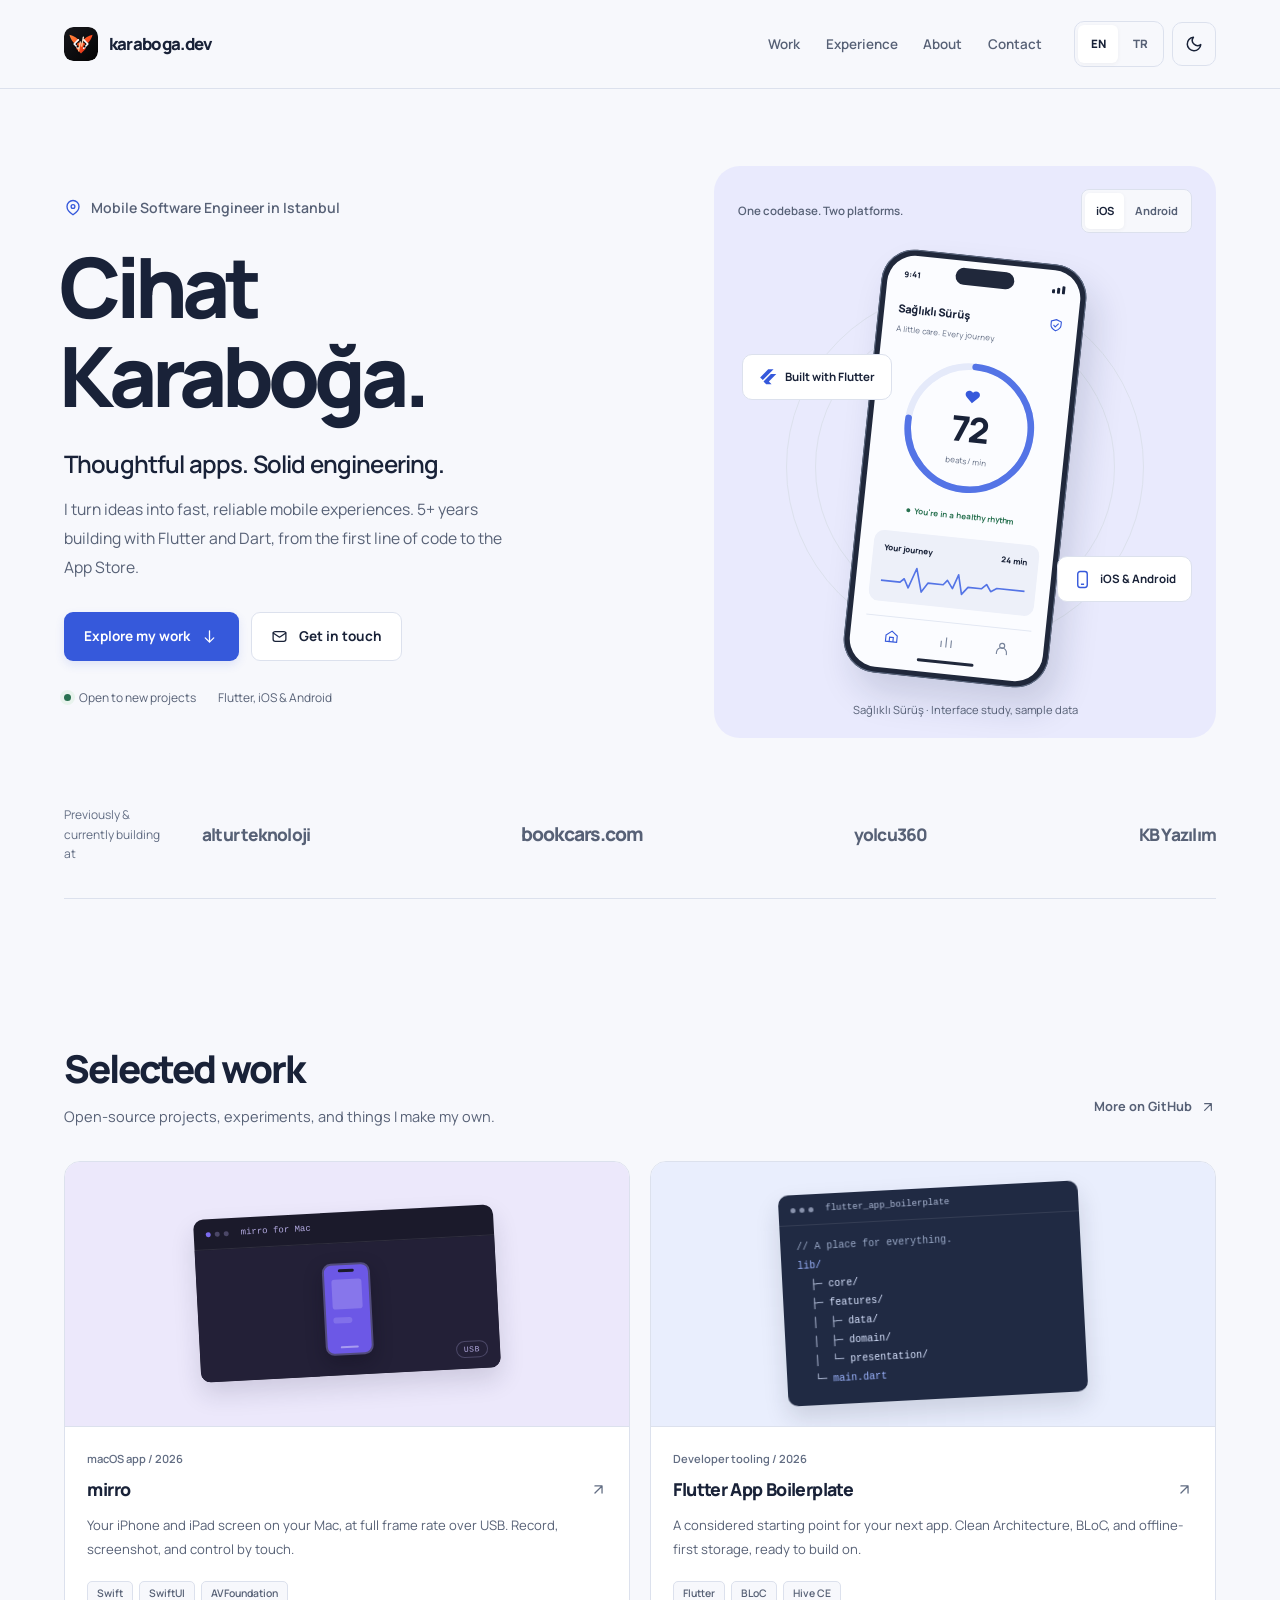
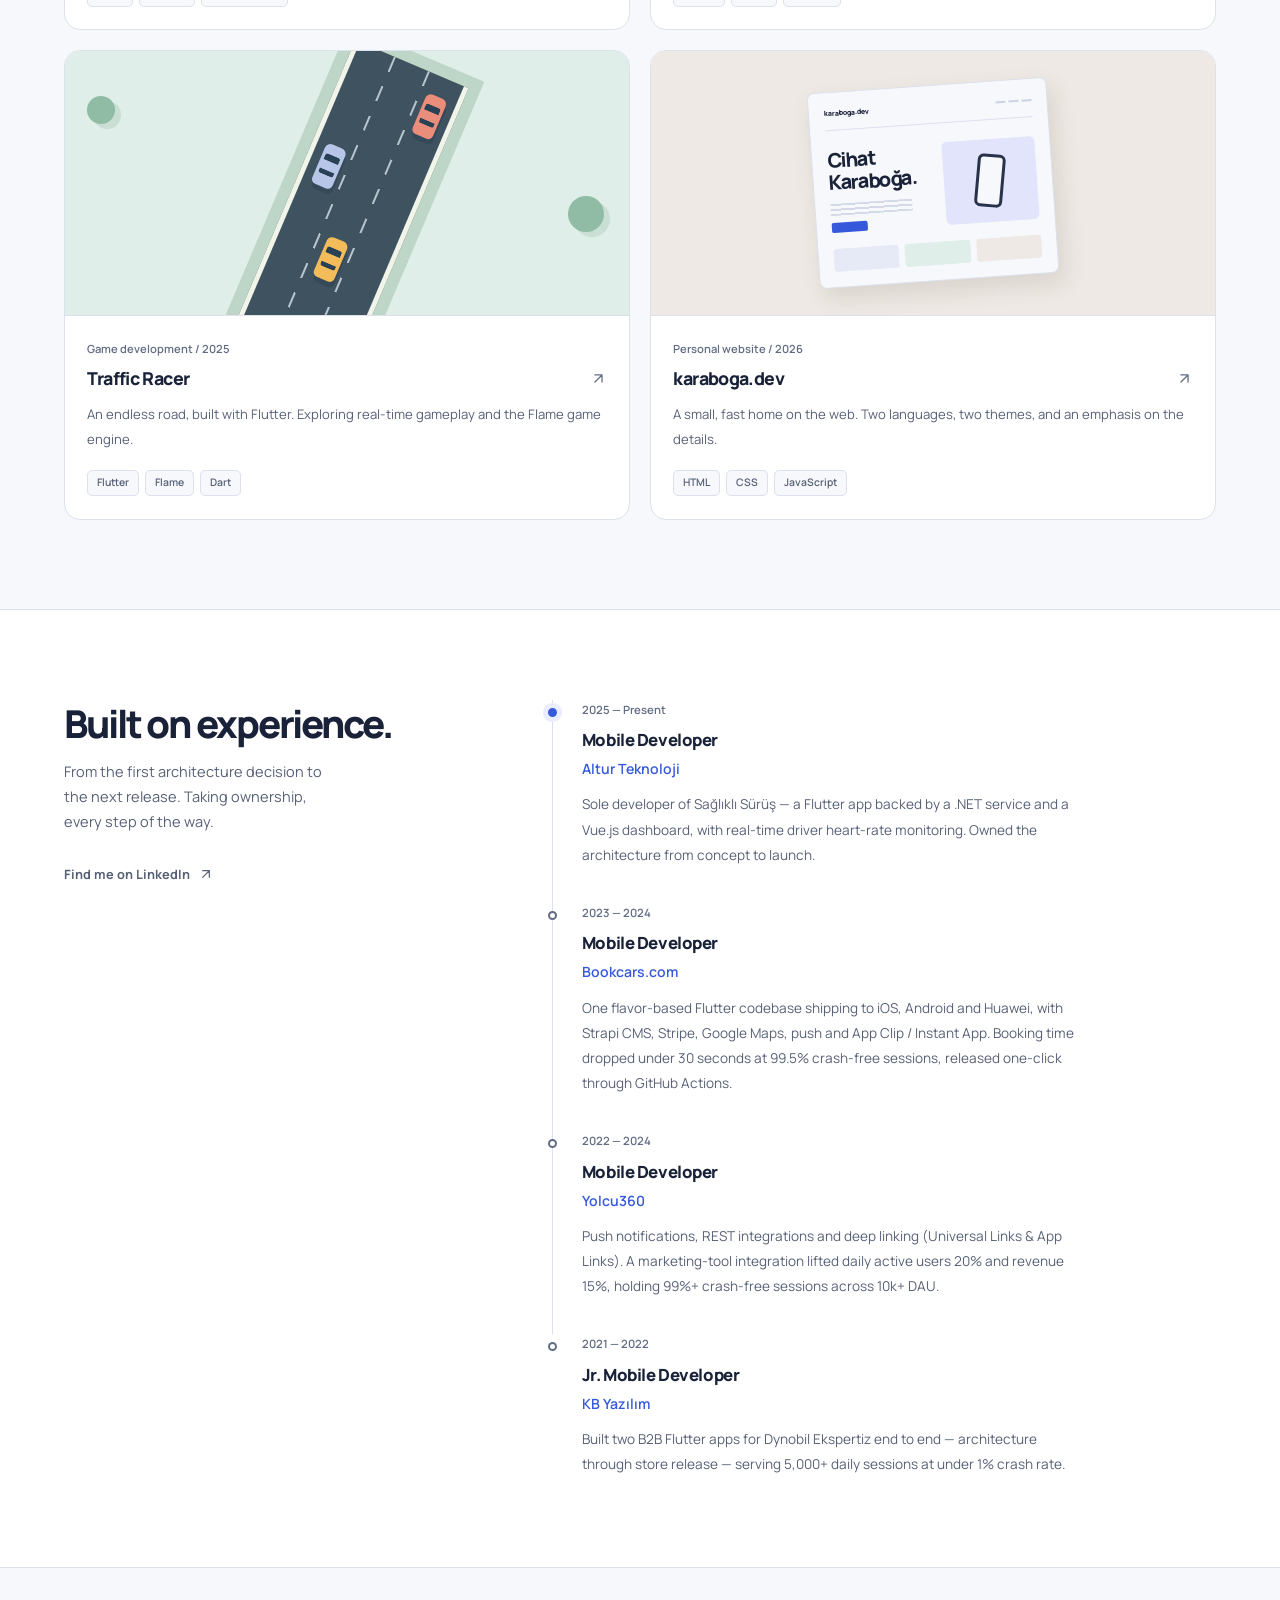
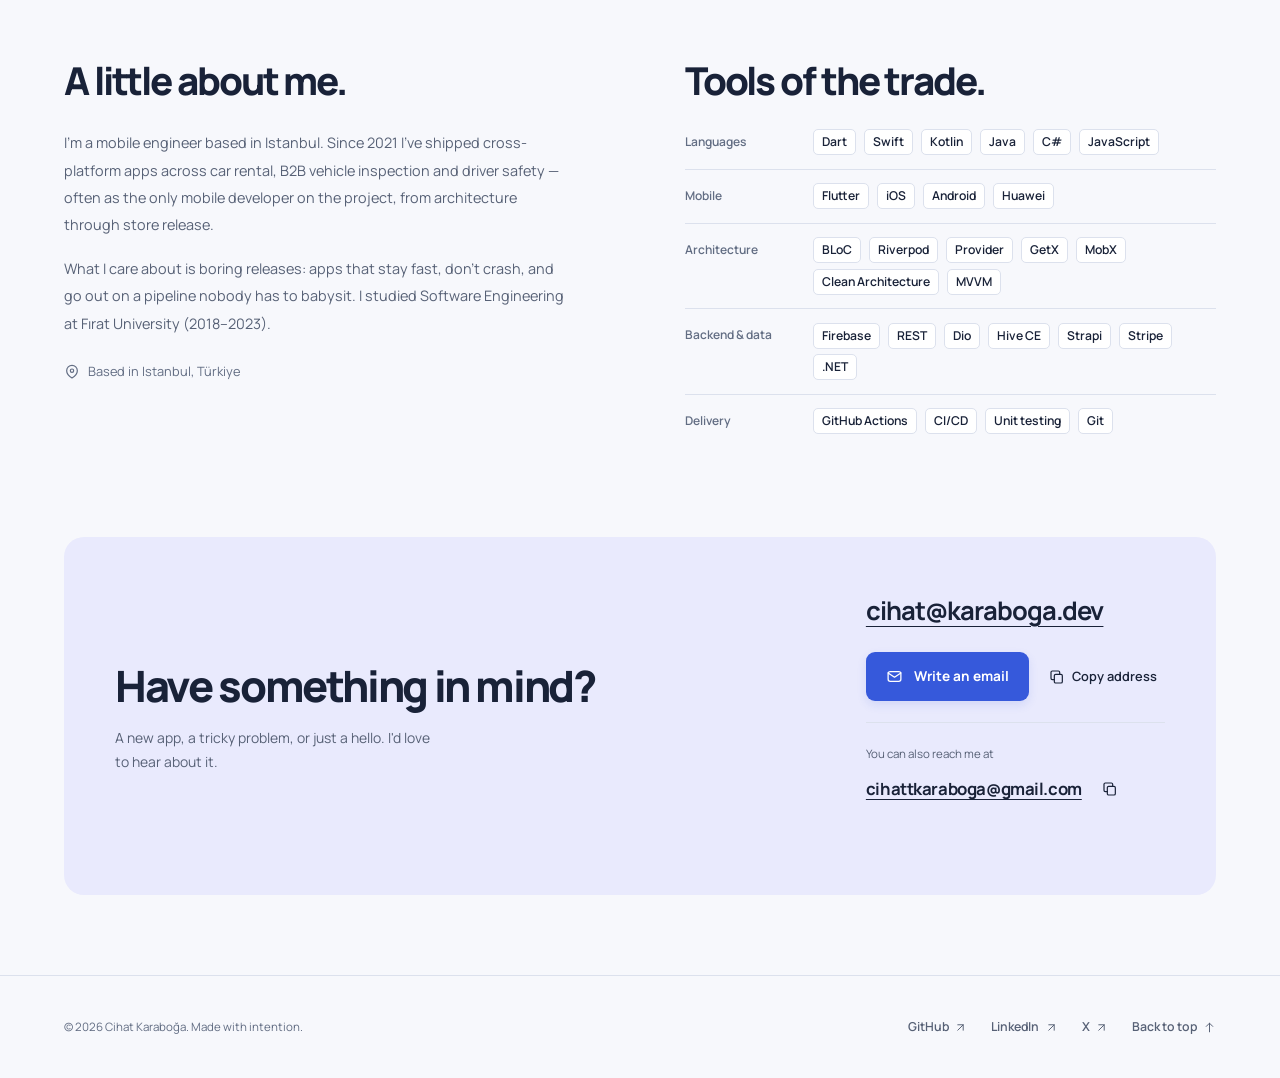
==== commit 17816b9f: "Add mirror-phone inner element and styles Insert an <i> element inside .mirror-phone and add CSS (.m" ====
--- a/index.html
+++ b/index.html
@@ -1235,6 +1235,25 @@
         border-radius: 2px;
         background: #ffffff66;
         transform: translateX(-50%);
+      }
+      .mirror-phone i {
+        position: absolute;
+        top: 14px;
+        left: 7px;
+        right: 7px;
+        height: 30px;
+        border-radius: 3px;
+        background: #ffffff2e;
+      }
+      .mirror-phone i::after {
+        content: "";
+        position: absolute;
+        top: 38px;
+        left: 0;
+        width: 62%;
+        height: 6px;
+        border-radius: 3px;
+        background: #ffffff24;
       }
       .mirror-usb {
         position: absolute;
@@ -2282,7 +2301,7 @@
                     <i></i><i></i><i></i><span>mirro for Mac</span>
                   </div>
                   <div class="mac-stage">
-                    <div class="mirror-phone"></div>
+                    <div class="mirror-phone"><i></i></div>
                     <div class="mirror-usb">USB</div>
                   </div>
                 </div>
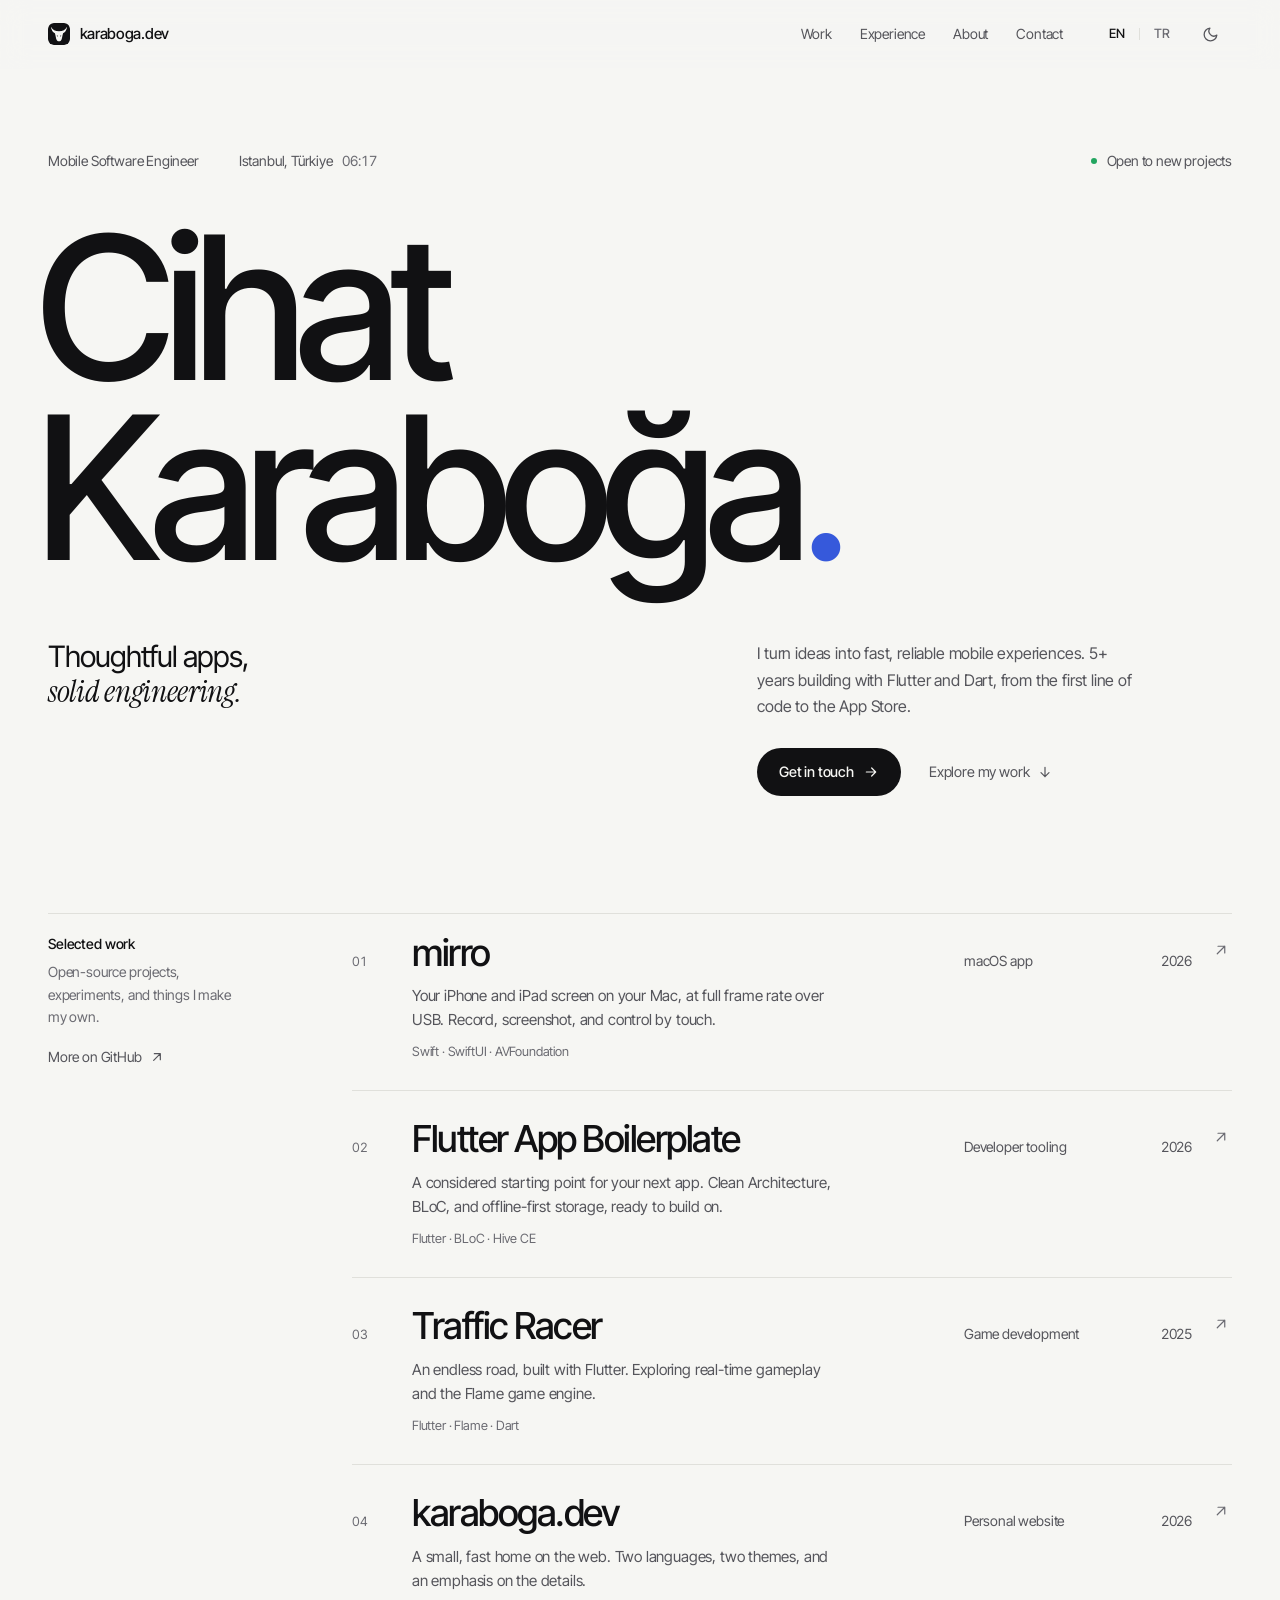
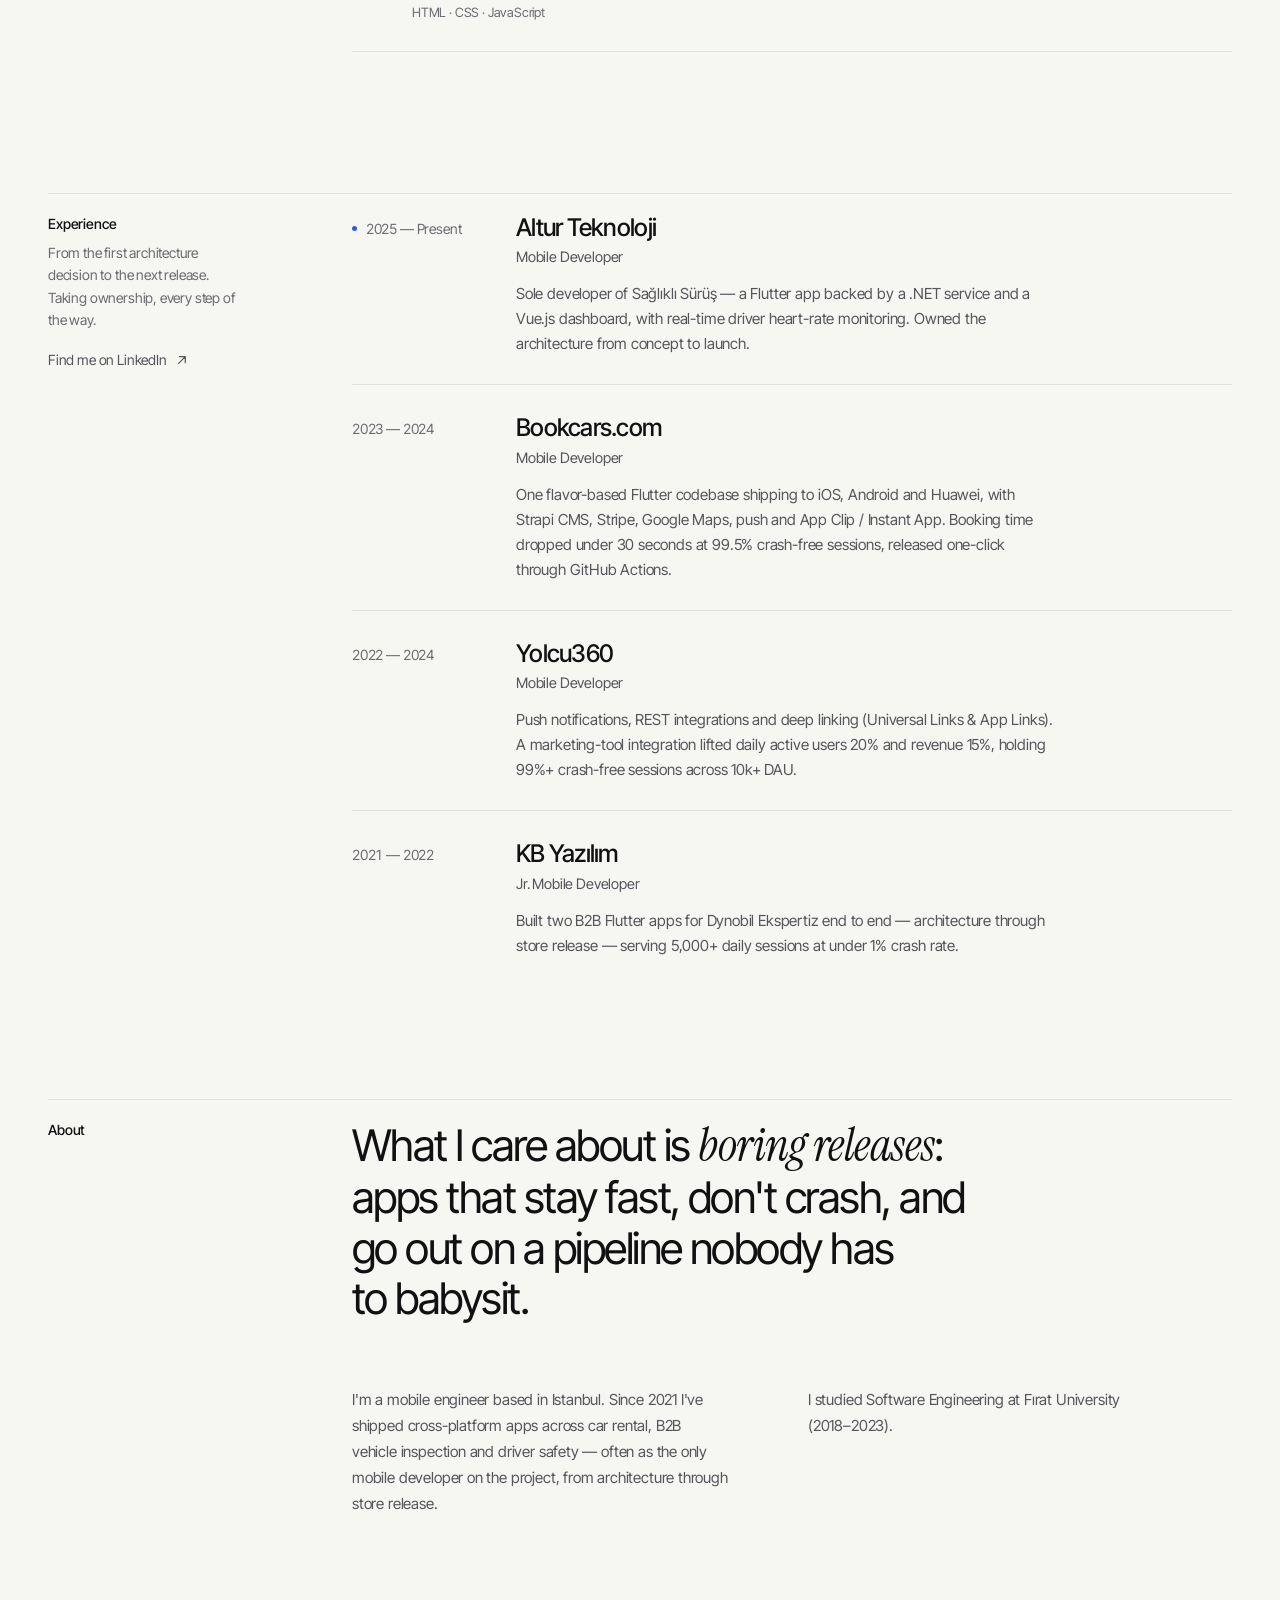
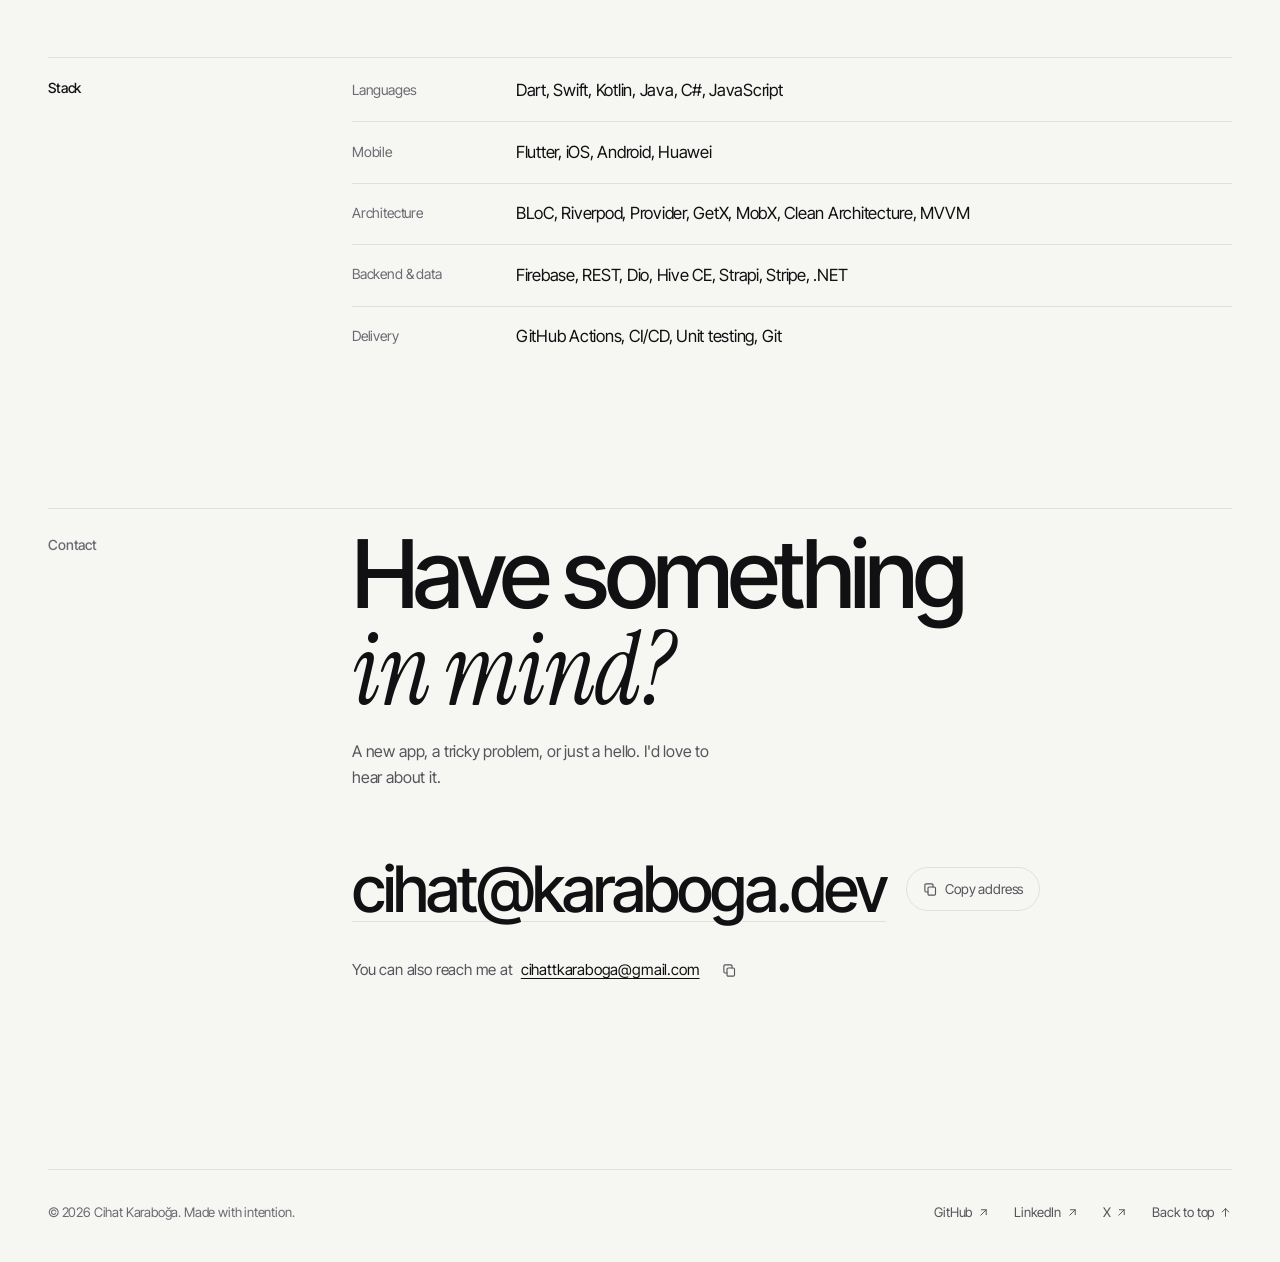
==== commit 5532c142: "Rebuild the home page from a card layout to an editorial type system." ====
--- a/index.html
+++ b/index.html
@@ -18,7 +18,7 @@
       content="index, follow, max-image-preview:large, max-snippet:-1"
     />
     <link rel="canonical" href="https://karaboga.dev/" />
-    <meta name="theme-color" id="theme-color" content="#101522" />
+    <meta name="theme-color" id="theme-color" content="#0c0c0d" />
 
     <!-- Open Graph -->
     <meta property="og:type" content="profile" />
@@ -79,7 +79,7 @@
     <link rel="preconnect" href="https://fonts.gstatic.com" crossorigin />
     <link
       rel="stylesheet"
-      href="https://fonts.googleapis.com/css2?family=Manrope:wght@400;500;600;700;800&display=swap"
+      href="https://fonts.googleapis.com/css2?family=Instrument+Serif:ital@1&family=Inter+Tight:wght@400;500;600&display=swap"
     />
 
     <script type="application/ld+json">
@@ -108,7 +108,7 @@
               "@id": "https://karaboga.dev/#primaryimage"
             },
             "dateCreated": "2026-05-19",
-            "dateModified": "2026-09-06",
+            "dateModified": "2026-09-23",
             "inLanguage": "en"
           },
           {
@@ -197,7 +197,7 @@
               : "light";
         d.setAttribute("data-theme", theme);
         var meta = document.getElementById("theme-color");
-        if (meta) meta.content = theme === "dark" ? "#101522" : "#f7f8fc";
+        if (meta) meta.content = theme === "dark" ? "#0c0c0d" : "#f6f6f3";
 
         // URL wins over the stored choice so ?lang=tr links are shareable
         var param = new URLSearchParams(location.search).get("lang");
@@ -221,64 +221,63 @@
         margin: 0;
       }
       :root {
-        --font:
-          "Manrope", -apple-system, BlinkMacSystemFont, "Segoe UI", sans-serif;
+        --sans:
+          "Inter Tight", -apple-system, BlinkMacSystemFont, "Segoe UI",
+          sans-serif;
+        --serif: "Instrument Serif", Georgia, "Times New Roman", serif;
         --mono: ui-monospace, SFMono-Regular, Menlo, monospace;
-        --wrap: 77rem;
-        --pad: clamp(1.25rem, 4vw, 2.5rem);
-        --ease: cubic-bezier(0.22, 0.61, 0.36, 1);
+        --wrap: 80rem;
+        --pad: clamp(1.25rem, 4vw, 3rem);
+        --gutter: clamp(1rem, 2.5vw, 2rem);
+        --meta: 9rem;
+        --ease: cubic-bezier(0.16, 1, 0.3, 1);
       }
       [data-theme="light"] {
-        --bg: #f7f8fc;
-        --paper: #fff;
-        --ink: #192238;
-        --ink-2: #576176;
-        --ink-3: #626d83;
-        --border: #dce1ed;
+        --bg: #f6f6f3;
+        --ink: #111113;
+        --ink-2: #55555b;
+        --ink-3: #6b6b72;
+        --line: #e0e0db;
         --accent: #3659db;
         --accent-ink: #3659db;
-        --accent-soft: #e9edff;
-        --studio: #e9eafd;
-        --header: rgba(247, 248, 252, 0.94);
-        --green: #287150;
-        --green-bg: #e8f3ed;
-        --shadow: 0 24px 55px -35px rgba(30, 40, 80, 0.3);
+        --header: rgba(246, 246, 243, 0.8);
+        --hover: rgba(17, 17, 19, 0.05);
+        --shadow: 0 40px 70px -30px rgba(17, 17, 19, 0.45);
         color-scheme: light;
       }
       [data-theme="dark"] {
-        --bg: #101522;
-        --paper: #171e2e;
-        --ink: #edf0fa;
-        --ink-2: #aab4ca;
-        --ink-3: #a1adc4;
-        --border: #303b51;
+        --bg: #0c0c0d;
+        --ink: #ededeb;
+        --ink-2: #a1a1a7;
+        --ink-3: #8a8a91;
+        --line: #242427;
         --accent: #3659db;
-        --accent-ink: #a9b9ff;
-        --accent-soft: #242f50;
-        --studio: #252d48;
-        --header: rgba(16, 21, 34, 0.94);
-        --green: #91d7af;
-        --green-bg: #203c32;
-        --shadow: 0 24px 55px -35px rgba(0, 0, 0, 0.7);
+        --accent-ink: #8fa2ff;
+        --header: rgba(12, 12, 13, 0.78);
+        --hover: rgba(237, 237, 235, 0.07);
+        --shadow: 0 40px 70px -30px rgba(0, 0, 0, 0.9);
         color-scheme: dark;
       }
       html {
         -webkit-text-size-adjust: 100%;
         scroll-behavior: smooth;
-        scroll-padding-top: 7rem;
+        scroll-padding-top: 5.5rem;
       }
       body {
         background: var(--bg);
         color: var(--ink);
-        font: 1rem/1.7 var(--font);
+        font: 400 1rem/1.6 var(--sans);
+        letter-spacing: -0.011em;
         -webkit-font-smoothing: antialiased;
+        text-rendering: optimizeLegibility;
       }
       a {
         color: inherit;
-        text-underline-offset: 0.25em;
+        text-underline-offset: 0.2em;
       }
       button {
         font: inherit;
+        letter-spacing: inherit;
         color: inherit;
         cursor: pointer;
       }
@@ -292,12 +291,20 @@
       }
       ::selection {
         background: var(--accent);
-        color: white;
+        color: #fff;
       }
       :focus-visible {
-        outline: 3px solid var(--accent-ink);
-        outline-offset: 5px;
+        outline: 2px solid var(--accent-ink);
+        outline-offset: 4px;
         border-radius: 4px;
+      }
+      /* the one serif voice: a single italic phrase per section */
+      .it {
+        font-family: var(--serif);
+        font-style: italic;
+        font-weight: 400;
+        font-size: 1.06em;
+        letter-spacing: -0.01em;
       }
       .wrap {
         width: 100%;
@@ -318,28 +325,23 @@
       .skip:focus {
         top: 1rem;
       }
-      .sr-only {
-        position: absolute;
-        width: 1px;
-        height: 1px;
-        padding: 0;
-        margin: -1px;
-        overflow: hidden;
-        clip: rect(0, 0, 0, 0);
-        white-space: nowrap;
-        border: 0;
-      }
+
+      /* ---------- header ---------- */
       .site-header {
         position: sticky;
         top: 0;
         z-index: 20;
         background: var(--header);
-        backdrop-filter: blur(16px);
-        -webkit-backdrop-filter: blur(16px);
-        border-bottom: 1px solid var(--border);
+        backdrop-filter: saturate(1.4) blur(14px);
+        -webkit-backdrop-filter: saturate(1.4) blur(14px);
+        border-bottom: 1px solid transparent;
+        transition: border-color 0.3s;
+      }
+      .site-header.is-scrolled {
+        border-color: var(--line);
       }
       .header-inner {
-        min-height: 5.5rem;
+        min-height: 4.25rem;
         display: flex;
         align-items: center;
         gap: 2rem;
@@ -347,95 +349,101 @@
       .brand {
         display: inline-flex;
         align-items: center;
-        gap: 0.65rem;
-        font-size: 1.05rem;
-        font-weight: 800;
-        letter-spacing: -0.04em;
+        gap: 0.6rem;
+        min-height: 44px;
+        font-size: 0.95rem;
+        font-weight: 500;
+        letter-spacing: -0.02em;
         text-decoration: none;
         white-space: nowrap;
       }
       .brand img {
-        width: 2.15rem;
-        height: 2.15rem;
-        border-radius: 0.6rem;
+        width: 22px;
+        height: 22px;
+        border-radius: 6px;
       }
       .site-nav {
         display: flex;
-        gap: 1.6rem;
+        gap: 1.75rem;
         margin-left: auto;
       }
       .site-nav a {
+        position: relative;
         display: flex;
         align-items: center;
         min-height: 44px;
+        font-size: 0.875rem;
         color: var(--ink-2);
-        font-size: 0.84rem;
-        font-weight: 600;
         text-decoration: none;
-        position: relative;
+        transition: color 0.2s;
       }
       .site-nav a:hover,
       .site-nav a[aria-current="location"] {
-        color: var(--accent-ink);
-      }
-      .site-nav a[aria-current="location"]::after {
+        color: var(--ink);
+      }
+      .site-nav a[aria-current="location"]::before {
         content: "";
         position: absolute;
-        bottom: 1px;
-        left: 0;
-        right: 0;
-        height: 2px;
-        background: currentColor;
-        border-radius: 2px;
+        left: -0.7rem;
+        top: 50%;
+        width: 4px;
+        height: 4px;
+        margin-top: -2px;
+        border-radius: 50%;
+        background: var(--accent-ink);
       }
       .header-tools {
         display: none;
         align-items: center;
-        gap: 0.5rem;
+        gap: 0.25rem;
       }
       .js .header-tools {
         display: flex;
       }
       .lang {
         display: flex;
-        gap: 2px;
         align-items: center;
-        padding: 3px;
-        border: 1px solid var(--border);
-        border-radius: 10px;
       }
       .lang button {
-        min-width: 40px;
-        min-height: 38px;
-        padding: 0.4rem;
+        min-width: 44px;
+        min-height: 44px;
         border: 0;
-        border-radius: 6px;
         background: none;
-        font-size: 0.72rem;
-        font-weight: 800;
-        color: var(--ink-2);
-      }
+        font-size: 0.8rem;
+        font-weight: 500;
+        color: var(--ink-3);
+        transition: color 0.2s;
+      }
+      .lang button:hover,
       .lang button[aria-pressed="true"] {
-        background: var(--paper);
         color: var(--ink);
-        box-shadow: 0 1px 5px #0000000b;
+      }
+      .lang-sep {
+        width: 1px;
+        height: 12px;
+        background: var(--line);
       }
       .theme-btn {
         width: 44px;
         height: 44px;
-        border: 1px solid var(--border);
-        border-radius: 10px;
+        border: 0;
+        border-radius: 50%;
         display: grid;
         place-items: center;
         background: transparent;
+        color: var(--ink-2);
+        transition:
+          color 0.2s,
+          background 0.2s;
       }
       .theme-btn:hover {
-        background: var(--paper);
+        color: var(--ink);
+        background: var(--hover);
       }
       .theme-btn svg {
         grid-area: 1/1;
-        width: 18px;
-        height: 18px;
+        width: 17px;
+        height: 17px;
       }
       .icon-sun,
       [data-theme="dark"] .icon-moon {
@@ -444,1155 +452,691 @@
       [data-theme="dark"] .icon-sun {
         display: block;
       }
-      .section {
-        padding-block: clamp(4rem, 7vw, 6rem);
-        scroll-margin-top: 1rem;
-      }
+
+      /* ---------- hero ---------- */
       .hero {
-        padding-top: clamp(3.5rem, 6vw, 5.5rem);
-        padding-bottom: 3.5rem;
-      }
-      .hero-layout {
+        padding-block: clamp(3rem, 9vh, 6.5rem) clamp(5rem, 13vh, 9rem);
+      }
+      .hero-meta {
+        display: flex;
+        flex-wrap: wrap;
+        align-items: center;
+        gap: 0.4rem 2.5rem;
+        margin-bottom: clamp(1.75rem, 5vh, 3rem);
+        font-size: 0.875rem;
+        color: var(--ink-2);
+      }
+      .hero-meta .status {
+        margin-left: auto;
+      }
+      .clock {
+        margin-left: 0.6rem;
+        color: var(--ink-3);
+        font-variant-numeric: tabular-nums;
+      }
+      .status {
+        display: inline-flex;
+        align-items: center;
+        gap: 0.6rem;
+      }
+      .status::before {
+        content: "";
+        width: 6px;
+        height: 6px;
+        flex-shrink: 0;
+        border-radius: 50%;
+        background: #22a55f;
+        animation: breathe 2.8s ease-in-out infinite;
+      }
+      h1 {
+        font-size: clamp(3.4rem, 19vw, 12.5rem);
+        font-weight: 500;
+        line-height: 0.9;
+        letter-spacing: -0.055em;
+        margin-left: -0.06em;
+      }
+      /* each line rises out of its own mask; the padding keeps the ğ descender */
+      .line {
+        display: block;
+        overflow: hidden;
+        padding-bottom: 0.14em;
+        margin-bottom: -0.14em;
+      }
+      .line > span {
+        display: inline-block;
+        animation: rise 1.2s var(--ease) both;
+      }
+      .line + .line > span {
+        animation-delay: 0.08s;
+      }
+      .dot {
+        color: var(--accent);
+      }
+      .hero-foot {
         display: grid;
-        grid-template-columns: 1.2fr 1fr;
-        gap: 3rem;
-        align-items: center;
-      }
-      .intro {
-        display: flex;
-        align-items: center;
-        gap: 0.55rem;
+        grid-template-columns: repeat(12, minmax(0, 1fr));
+        column-gap: var(--gutter);
+        row-gap: 1.75rem;
+        align-items: start;
+        margin-top: clamp(2.5rem, 7vh, 4.5rem);
+      }
+      .hero-meta,
+      .hero-foot {
+        animation: settle 1s 0.35s var(--ease) both;
+      }
+      .hero-subtitle {
+        grid-column: 1 / 6;
+        font-size: clamp(1.4rem, 2.3vw, 2rem);
+        line-height: 1.15;
+        letter-spacing: -0.035em;
+        max-width: 17ch;
+        text-wrap: balance;
+      }
+      .hero-side {
+        grid-column: 8 / 13;
+      }
+      .lead {
+        max-width: 42ch;
         color: var(--ink-2);
-        font-size: 0.88rem;
-        font-weight: 600;
-        margin-bottom: 1.4rem;
-      }
-      .intro svg {
-        color: var(--accent-ink);
-        width: 18px;
-        height: 18px;
-      }
-      h1 {
-        font-size: clamp(3.4rem, 6.5vw, 5.6rem);
-        line-height: 1.07;
-        letter-spacing: -0.07em;
-        font-weight: 800;
-        margin-left: -0.055em;
-      }
-      h1 span {
-        display: block;
-      }
-      .hero-subtitle {
-        margin-top: 1.65rem;
-        font-size: clamp(1.25rem, 2vw, 1.5rem);
-        font-weight: 600;
-        line-height: 1.4;
-        letter-spacing: -0.035em;
-        max-width: 27ch;
-        text-wrap: balance;
-      }
-      .lead {
-        max-width: 45ch;
-        margin-top: 0.9rem;
-        color: var(--ink-2);
-        font-size: 0.98rem;
-        line-height: 1.85;
+        line-height: 1.65;
         text-wrap: pretty;
       }
       .cta {
         display: flex;
         flex-wrap: wrap;
         align-items: center;
-        gap: 0.75rem;
-        margin-top: 1.9rem;
+        gap: 0.5rem 1.75rem;
+        margin-top: 1.75rem;
       }
       .btn {
         display: inline-flex;
         align-items: center;
-        justify-content: center;
-        gap: 0.7rem;
-        min-height: 49px;
-        border: 1px solid transparent;
-        border-radius: 9px;
-        padding: 0.7rem 1.2rem;
-        font-size: 0.85rem;
-        font-weight: 700;
+        gap: 0.6rem;
+        min-height: 48px;
+        padding: 0.75rem 1.35rem;
+        border-radius: 999px;
+        background: var(--ink);
+        color: var(--bg);
+        font-size: 0.9rem;
+        font-weight: 500;
         text-decoration: none;
         transition:
-          background 0.18s,
-          box-shadow 0.18s;
-      }
-      .btn svg {
-        width: 17px;
-        height: 17px;
-      }
-      .btn-primary {
+          background 0.35s var(--ease),
+          color 0.35s var(--ease);
+      }
+      .btn:hover {
         background: var(--accent);
         color: #fff;
-        box-shadow: 0 4px 10px #3659db20;
-      }
-      .btn-primary:hover {
-        background: #2949bf;
-        box-shadow: 0 6px 18px #3659db30;
-      }
-      .btn-ghost {
-        border-color: var(--border);
-        background: var(--paper);
+      }
+      .btn svg,
+      .link svg {
+        width: 16px;
+        height: 16px;
+        transition: transform 0.35s var(--ease);
+      }
+      .btn:hover svg {
+        transform: translateX(3px);
+      }
+      .link {
+        display: inline-flex;
+        align-items: center;
+        gap: 0.45rem;
+        min-height: 44px;
+        font-size: 0.9rem;
+        color: var(--ink-2);
+        text-decoration: none;
+        transition: color 0.2s;
+      }
+      .link:hover {
         color: var(--ink);
       }
-      .btn-ghost:hover {
-        background: var(--accent-soft);
-      }
-      .hero-note {
+      .link:hover .arrow-down {
+        transform: translateY(2px);
+      }
+      .link:hover .arrow-out {
+        transform: translate(2px, -2px);
+      }
+
+      /* ---------- sections: a hairline, a label, then the content ---------- */
+      .section {
+        padding-bottom: clamp(5rem, 11vw, 9rem);
+      }
+      .grid {
+        display: grid;
+        grid-template-columns: repeat(12, minmax(0, 1fr));
+        column-gap: var(--gutter);
+        position: relative;
+        padding-top: 1.25rem;
+      }
+      /* the rule sits on the content edge, not across the wrap padding */
+      .grid::before {
+        content: "";
+        position: absolute;
+        top: 0;
+        inset-inline: var(--pad);
+        border-top: 1px solid var(--line);
+      }
+      .aside {
+        grid-column: 1 / 4;
+        align-self: start;
+        position: sticky;
+        top: 6rem;
+      }
+      .content {
+        grid-column: 4 / 13;
+        min-width: 0;
+      }
+      .aside h2,
+      .label {
+        font-size: 0.875rem;
+        font-weight: 500;
+        letter-spacing: -0.01em;
+      }
+      .aside p {
+        max-width: 24ch;
+        margin-top: 0.4rem;
+        font-size: 0.875rem;
+        color: var(--ink-3);
+        text-wrap: pretty;
+      }
+      .aside .link {
+        margin-top: 0.4rem;
+        font-size: 0.875rem;
+      }
+
+      /* ---------- work ---------- */
+      .work-list,
+      .xp-list {
+        list-style: none;
+        padding: 0;
+      }
+      .work-row {
+        display: grid;
+        grid-template-columns: 2.5rem minmax(0, 1fr) 10rem 3rem 1.25rem;
+        grid-template-areas: "idx body cat year arrow";
+        column-gap: 1.25rem;
+        align-items: baseline;
+        padding-block: 1.75rem;
+        border-bottom: 1px solid var(--line);
+        text-decoration: none;
+        transition: opacity 0.45s var(--ease);
+      }
+      .work-list li:first-child .work-row {
+        padding-top: 0;
+      }
+      .work-idx {
+        grid-area: idx;
+        font-size: 0.8rem;
+        color: var(--ink-3);
+        font-variant-numeric: tabular-nums;
+      }
+      .work-body {
+        grid-area: body;
+      }
+      .work-body h3 {
+        font-size: clamp(1.55rem, 2.9vw, 2.5rem);
+        font-weight: 500;
+        line-height: 1.1;
+        letter-spacing: -0.04em;
+        transition: transform 0.55s var(--ease);
+      }
+      .work-desc {
+        max-width: 48ch;
+        margin-top: 0.65rem;
+        color: var(--ink-2);
+        font-size: 0.95rem;
+        line-height: 1.6;
+        text-wrap: pretty;
+      }
+      .work-tech {
+        margin-top: 0.6rem;
+        color: var(--ink-3);
+        font-size: 0.8rem;
+      }
+      .work-cat,
+      .work-year {
+        font-size: 0.875rem;
+        color: var(--ink-2);
+      }
+      .work-cat {
+        grid-area: cat;
+      }
+      .work-year {
+        grid-area: year;
+        text-align: right;
+        font-variant-numeric: tabular-nums;
+      }
+      .work-arrow {
+        grid-area: arrow;
+        width: 18px;
+        height: 18px;
+        align-self: start;
+        margin-top: 0.55rem;
+        color: var(--ink-3);
+        transition:
+          transform 0.45s var(--ease),
+          color 0.2s;
+      }
+      .work-row:focus-visible .work-arrow {
+        color: var(--accent-ink);
+        transform: translate(2px, -2px);
+      }
+
+      /* cursor-following preview — pointer devices only */
+      .preview {
+        display: none;
+      }
+      @media (hover: hover) and (pointer: fine) {
+        .work-list:hover .work-row {
+          opacity: 0.32;
+        }
+        .work-list .work-row:hover {
+          opacity: 1;
+        }
+        .work-row:hover .work-body h3 {
+          transform: translateX(0.4rem);
+        }
+        .work-row:hover .work-idx,
+        .work-row:hover .work-arrow {
+          color: var(--accent-ink);
+        }
+        .work-row:hover .work-arrow {
+          transform: translate(2px, -2px);
+        }
+        .js .preview {
+          display: block;
+          position: fixed;
+          top: 0;
+          left: 0;
+          z-index: 15;
+          width: 18rem;
+          height: 13.5rem;
+          pointer-events: none;
+          visibility: hidden;
+          transition: visibility 0s 0.35s;
+        }
+        .preview.is-on {
+          visibility: visible;
+          transition-delay: 0s;
+        }
+      }
+      .preview-card {
+        position: relative;
+        width: 100%;
+        height: 100%;
+        overflow: hidden;
+        border-radius: 14px;
+        box-shadow: var(--shadow);
+        opacity: 0;
+        transform: scale(0.82);
+        transition:
+          opacity 0.3s,
+          transform 0.6s var(--ease);
+      }
+      .preview.is-on .preview-card {
+        opacity: 1;
+        transform: none;
+      }
+      .pv {
+        position: absolute;
+        inset: 0;
+        display: grid;
+        place-items: center;
+        opacity: 0;
+        transition: opacity 0.35s;
+      }
+      .preview[data-show="mirro"] .pv-mirro,
+      .preview[data-show="boilerplate"] .pv-code,
+      .preview[data-show="racer"] .pv-racer,
+      .preview[data-show="site"] .pv-site {
+        opacity: 1;
+      }
+      .pv-mirro {
+        background: #1b1830;
+      }
+      .pv-window {
+        position: relative;
+        width: 74%;
+        height: 64%;
+        display: grid;
+        place-items: center;
+        border: 1px solid #ffffff1f;
+        border-radius: 10px;
+        background: #24203c;
+      }
+      .pv-window i {
+        position: absolute;
+        top: 9px;
+        left: 10px;
+        width: 5px;
+        height: 5px;
+        border-radius: 50%;
+        background: #8b7bff;
+        box-shadow:
+          9px 0 #ffffff2e,
+          18px 0 #ffffff2e;
+      }
+      .pv-phone {
+        width: 42px;
+        height: 84px;
+        margin-top: 10px;
+        border: 2px solid #4c4675;
+        border-radius: 10px;
+        background: #7c6cf0;
+        box-shadow: 0 14px 28px #0000007a;
+      }
+      .pv-code {
+        background: #0f1630;
+        color: #c9d6ff;
+        font: 11px/1.75 var(--mono);
+        white-space: pre;
+      }
+      .pv-code b {
+        color: #8fa2ff;
+        font-weight: 400;
+      }
+      .pv-racer {
+        background: #16231e;
+      }
+      .road {
+        position: relative;
+        width: 96px;
+        height: 330px;
+        background: #2b3834;
+        border-inline: 3px solid #d7e2d4;
+        transform: rotate(20deg);
+      }
+      .road::before {
+        content: "";
+        position: absolute;
+        inset: 0 auto 0 50%;
+        width: 2px;
+        margin-left: -1px;
+        background: repeating-linear-gradient(
+          to bottom,
+          #a9b8b2 0 14px,
+          transparent 14px 28px
+        );
+      }
+      .car {
+        position: absolute;
+        width: 20px;
+        height: 36px;
+        border-radius: 5px;
+        background: #f3bc5a;
+        left: 58px;
+        top: 175px;
+      }
+      .car + .car {
+        left: 16px;
+        top: 105px;
+        background: #e8836f;
+      }
+      .pv-site {
+        background: #f6f6f3;
+        color: #111113;
+        place-items: start;
+        padding: 22px 24px;
+        font-family: var(--sans);
+      }
+      .pv-site small {
+        display: block;
+        font-size: 9px;
+        color: #6b6b72;
+      }
+      .pv-site strong {
+        display: block;
+        margin-top: 12px;
+        font-size: 44px;
+        font-weight: 500;
+        line-height: 0.9;
+        letter-spacing: -0.055em;
+      }
+      .pv-site strong span {
+        color: #3659db;
+      }
+      .pv-site em {
+        display: block;
+        margin-top: 16px;
+        font: italic 15px/1.1 var(--serif);
+      }
+
+      /* ---------- experience ---------- */
+      .xp {
+        display: grid;
+        grid-template-columns: var(--meta) minmax(0, 1fr);
+        column-gap: 1.25rem;
+        padding-block: 1.75rem;
+        border-bottom: 1px solid var(--line);
+      }
+      .xp:first-child {
+        padding-top: 0;
+      }
+      .xp:last-child {
+        border-bottom: 0;
+        padding-bottom: 0;
+      }
+      .xp-when {
+        display: flex;
+        align-self: start;
+        align-items: center;
+        gap: 0.55rem;
+        padding-top: 0.3rem;
+        font-size: 0.875rem;
+        color: var(--ink-3);
+        font-variant-numeric: tabular-nums;
+      }
+      .xp:first-child .xp-when::before {
+        content: "";
+        width: 5px;
+        height: 5px;
+        border-radius: 50%;
+        background: var(--accent-ink);
+      }
+      .xp h3 {
+        font-size: clamp(1.25rem, 1.9vw, 1.55rem);
+        font-weight: 500;
+        line-height: 1.2;
+        letter-spacing: -0.03em;
+      }
+      .xp-role {
+        margin-top: 0.2rem;
+        font-size: 0.9rem;
+        color: var(--ink-2);
+      }
+      .xp-desc {
+        max-width: 60ch;
+        margin-top: 0.8rem;
+        color: var(--ink-2);
+        font-size: 0.95rem;
+        line-height: 1.65;
+        text-wrap: pretty;
+      }
+
+      /* ---------- about + stack ---------- */
+      .statement {
+        max-width: 25ch;
+        font-size: clamp(1.65rem, 3.4vw, 2.85rem);
+        line-height: 1.16;
+        letter-spacing: -0.035em;
+        text-wrap: pretty;
+      }
+      .about-notes {
+        display: grid;
+        grid-template-columns: repeat(2, minmax(0, 1fr));
+        gap: 1.5rem var(--gutter);
+        margin-top: clamp(2.5rem, 5vw, 4rem);
+      }
+      .about-notes p {
+        max-width: 44ch;
+        color: var(--ink-2);
+        font-size: 0.95rem;
+        line-height: 1.7;
+        text-wrap: pretty;
+      }
+      .stack-group {
+        display: grid;
+        grid-template-columns: var(--meta) minmax(0, 1fr);
+        column-gap: 1.25rem;
+        padding-block: 1.05rem;
+        border-bottom: 1px solid var(--line);
+      }
+      .stack-group:first-child {
+        padding-top: 0;
+      }
+      .stack-group:last-child {
+        border-bottom: 0;
+      }
+      .stack dt {
+        padding-top: 0.1rem;
+        font-size: 0.875rem;
+        color: var(--ink-3);
+      }
+      .stack dd {
+        margin: 0;
+        font-size: 1.05rem;
+        letter-spacing: -0.015em;
+      }
+
+      /* ---------- contact ---------- */
+      .contact-title {
+        font-size: clamp(2.6rem, 7.4vw, 6.5rem);
+        font-weight: 500;
+        line-height: 0.98;
+        letter-spacing: -0.05em;
+        text-wrap: balance;
+      }
+      .contact-title .it {
+        letter-spacing: -0.02em;
+      }
+      .contact-desc {
+        max-width: 40ch;
+        margin-top: 1.25rem;
+        color: var(--ink-2);
+      }
+      .email-main {
         display: flex;
         flex-wrap: wrap;
         align-items: center;
-        gap: 0.6rem 1.4rem;
-        margin-top: 1.65rem;
-        font-size: 0.75rem;
+        gap: 0.75rem 1.25rem;
+        margin-top: clamp(2.5rem, 6vw, 4rem);
+      }
+      .email-link {
+        font-size: clamp(1.5rem, 5vw, 4rem);
+        font-weight: 500;
+        line-height: 1.1;
+        letter-spacing: -0.045em;
+        text-decoration: underline;
+        text-decoration-thickness: 1px;
+        text-decoration-color: var(--line);
+        text-underline-offset: 0.14em;
+        overflow-wrap: anywhere;
+        transition: text-decoration-color 0.35s;
+      }
+      .email-link:hover {
+        text-decoration-color: var(--accent-ink);
+      }
+      .copy-btn {
+        display: none;
+        align-items: center;
+        justify-content: center;
+        gap: 0.45rem;
+        min-height: 44px;
+        min-width: 44px;
+        padding: 0.5rem 1rem;
+        border: 1px solid var(--line);
+        border-radius: 999px;
+        background: transparent;
+        font-size: 0.85rem;
         color: var(--ink-2);
-      }
-      .status {
+        transition:
+          color 0.2s,
+          border-color 0.2s;
+      }
+      .js .copy-btn {
         display: inline-flex;
+      }
+      .copy-btn:hover {
+        color: var(--ink);
+        border-color: var(--ink-3);
+      }
+      .copy-btn svg {
+        width: 15px;
+        height: 15px;
+      }
+      .email-alt {
+        display: flex;
+        flex-wrap: wrap;
         align-items: center;
-        gap: 0.5rem;
-      }
-      .status::before {
-        content: "";
-        width: 7px;
-        height: 7px;
-        flex-shrink: 0;
-        border-radius: 50%;
-        background: var(--green);
-        box-shadow: 0 0 0 4px var(--green-bg);
-      }
-      .studio {
-        position: relative;
-        min-height: 492px;
-        border-radius: 26px;
-        background: var(--studio);
+        gap: 0 0.5rem;
+        margin-top: 1.5rem;
+        color: var(--ink-2);
+        font-size: 0.95rem;
+      }
+      .email-alt a {
+        color: var(--ink);
+        overflow-wrap: anywhere;
+      }
+      .email-alt .copy-btn {
+        border: 0;
+        padding: 0;
+      }
+      .copy-status {
+        min-height: 1.5rem;
+        margin-top: 0.75rem;
+        font-size: 0.85rem;
+        color: var(--ink-2);
+      }
+
+      /* ---------- footer ---------- */
+      .footer-inner {
         display: flex;
-        flex-direction: column;
-        align-items: center;
-        padding: 1.45rem 1.5rem 1.2rem;
-        overflow: hidden;
-      }
-      .studio-top {
-        display: flex;
+        flex-wrap: wrap;
         justify-content: space-between;
         align-items: center;
-        gap: 0.8rem;
-        width: 100%;
-        font-size: 0.72rem;
-        font-weight: 600;
-        color: var(--ink-2);
-      }
-      .platform-switch {
-        display: none;
-        padding: 3px;
-        border: 1px solid var(--border);
-        border-radius: 8px;
-        background: var(--bg);
-      }
-      .js .platform-switch {
-        display: flex;
-      }
-      .platform-switch button {
-        border: 0;
-        background: transparent;
-        padding: 0.35rem 0.65rem;
-        min-height: 36px;
-        border-radius: 5px;
-        font-size: 0.7rem;
-        font-weight: 700;
-        color: var(--ink-2);
-      }
-      .platform-switch button[aria-pressed="true"] {
-        background: var(--paper);
-        color: var(--ink);
-        box-shadow: 0 1px 4px #0000000c;
-      }
-      .device-scene {
-        position: relative;
-        display: grid;
-        place-items: center;
-        flex: 1;
-        width: 100%;
-        padding: 1.45rem 0 1.15rem;
-      }
-      .orbit {
-        position: absolute;
-        width: 300px;
-        height: 300px;
-        border: 1px solid var(--border);
-        border-radius: 50%;
-        pointer-events: none;
-      }
-      .orbit::after {
-        content: "";
-        position: absolute;
-        inset: -30px;
-        border: 1px solid var(--border);
-        border-radius: 50%;
-      }
-      .phone {
-        position: relative;
-        width: 206px;
-        background: #20283b;
-        padding: 6px;
-        border-radius: 33px;
-        transform: rotate(6deg);
-        box-shadow:
-          12px 20px 35px #17244826,
-          inset 0 0 0 1px #637088;
-        transition:
-          transform 0.35s var(--ease),
-          border-radius 0.35s var(--ease);
-      }
-      .phone-screen {
-        background: #fbfcff;
-        color: #192238;
-        border-radius: 28px;
-        overflow: hidden;
-        padding: 12px 14px 10px;
-      }
-      .phone-top {
-        display: flex;
-        align-items: center;
-        justify-content: space-between;
-        position: relative;
-        margin: 0 2px 19px;
-        font-size: 8px;
-        font-weight: 800;
-        height: 14px;
-      }
-      .phone-island {
-        position: absolute;
-        top: -5px;
-        left: 50%;
-        transform: translateX(-50%);
-        width: 59px;
-        height: 17px;
-        border-radius: 12px;
-        background: #20283b;
-        transition:
-          width 0.3s,
-          height 0.3s;
-      }
-      .phone-bars {
-        display: flex;
-        align-items: end;
-        gap: 2px;
-        height: 8px;
-      }
-      .phone-bars i {
-        width: 3px;
-        background: #192238;
-        border-radius: 1px;
-      }
-      .phone-bars i:nth-child(1) {
-        height: 4px;
-      }
-      .phone-bars i:nth-child(2) {
-        height: 6px;
-      }
-      .phone-bars i:nth-child(3) {
-        height: 8px;
-      }
-      .app-heading {
-        display: flex;
-        align-items: center;
-        justify-content: space-between;
-        font-size: 11px;
-        font-weight: 800;
-      }
-      .app-heading svg {
-        width: 15px;
-        height: 15px;
-        color: #3659db;
-      }
-      .app-greeting {
-        font-size: 8px;
-        color: #626d83;
-        margin-top: 3px;
-      }
-      .pulse {
-        display: grid;
-        place-items: center;
-        position: relative;
-        width: 142px;
-        height: 142px;
-        margin: 15px auto 10px;
-      }
-      .pulse > svg {
-        position: absolute;
-        inset: 0;
-        width: 100%;
-        height: 100%;
-        transform: rotate(-90deg);
-      }
-      .pulse-reading {
-        text-align: center;
-        line-height: 1.15;
-      }
-      .pulse-reading svg {
-        width: 16px;
-        height: 16px;
-        margin: 0 auto 4px;
-        color: #3659db;
-      }
-      .pulse-reading strong {
-        display: block;
-        font-size: 35px;
-        font-weight: 800;
-        letter-spacing: -0.05em;
-      }
-      .pulse-reading span {
-        font-size: 8px;
-        color: #626d83;
-      }
-      .app-health {
-        display: flex;
-        align-items: center;
-        justify-content: center;
-        gap: 4px;
-        font-size: 8px;
-        font-weight: 700;
-        color: #287150;
-        margin-bottom: 15px;
-      }
-      .app-health::before {
-        content: "";
-        width: 4px;
-        height: 4px;
-        background: currentColor;
-        border-radius: 50%;
-      }
-      .app-trip {
-        background: #edf0f9;
-        border-radius: 10px;
-        padding: 10px 11px;
-      }
-      .app-trip-title {
-        display: flex;
-        justify-content: space-between;
-        font-size: 8px;
-        font-weight: 800;
-      }
-      .app-trip svg {
-        width: 100%;
-        height: 29px;
-        margin-top: 9px;
-      }
-      .app-tabbar {
-        display: flex;
-        justify-content: space-around;
-        border-top: 1px solid #e3e8f3;
-        margin-top: 14px;
-        padding: 12px 0 4px;
-        color: #78849b;
-      }
-      .app-tabbar svg {
-        width: 15px;
-        height: 15px;
-      }
-      .app-tabbar svg:first-child {
-        color: #3659db;
-      }
-      .home-indicator {
-        width: 57px;
-        height: 3px;
-        background: #20283b;
-        border-radius: 4px;
-        margin: 7px auto 0;
-      }
-      [data-platform="android"] .phone {
-        transform: rotate(-5deg);
-        border-radius: 24px;
-      }
-      [data-platform="android"] .phone-screen {
-        border-radius: 19px;
-      }
-      [data-platform="android"] .phone-island {
-        width: 8px;
-        height: 8px;
-        top: 0;
-      }
-      [data-platform="android"] .home-indicator {
-        width: 32px;
-      }
-      .studio-chip {
-        position: absolute;
-        padding: 0.6rem 0.8rem;
-        background: var(--paper);
-        border: 1px solid var(--border);
-        border-radius: 10px;
-        font-size: 0.72rem;
-        font-weight: 700;
-        box-shadow: var(--shadow);
-        display: flex;
-        align-items: center;
-        gap: 0.5rem;
-      }
-      .studio-chip svg {
-        width: 19px;
-        height: 19px;
-        color: var(--accent-ink);
-      }
-      .chip-flutter {
-        left: 0;
-        top: 26%;
-      }
-      .chip-platform {
-        right: -3px;
-        bottom: 21%;
-      }
-      .studio-caption {
-        font-size: 0.7rem;
-        color: var(--ink-2);
-        text-align: center;
-      }
-      .trusted {
-        display: flex;
-        gap: 2.5rem;
-        align-items: center;
-        border-bottom: 1px solid var(--border);
-        padding-block: 2.7rem 2.2rem;
-        margin-top: 1.5rem;
-      }
-      .trusted-label {
+        gap: 0.5rem 1.5rem;
+        padding-block: 1.25rem 1.75rem;
+        border-top: 1px solid var(--line);
+      }
+      .footer-note {
         color: var(--ink-3);
-        font-size: 0.75rem;
-        max-width: 14ch;
-        line-height: 1.6;
-      }
-      .companies {
-        display: flex;
-        justify-content: space-between;
-        gap: 1.5rem;
-        align-items: center;
-        flex: 1;
-        flex-wrap: wrap;
-        color: var(--ink-2);
-      }
-      .companies span {
-        font-weight: 800;
-        font-size: 1.08rem;
-        letter-spacing: -0.045em;
-      }
-      .companies .company-bookcars {
-        letter-spacing: -0.06em;
-        font-size: 1.2rem;
-      }
-      .section-heading {
-        display: flex;
-        align-items: end;
-        justify-content: space-between;
-        gap: 2rem;
-        margin-bottom: 2rem;
-      }
-      h2 {
-        font-size: clamp(1.8rem, 3vw, 2.45rem);
-        font-weight: 800;
-        letter-spacing: -0.055em;
-        line-height: 1.25;
-        text-wrap: balance;
-      }
-      .section-intro {
-        color: var(--ink-2);
-        margin-top: 0.7rem;
-        max-width: 53ch;
-        font-size: 0.91rem;
-        text-wrap: pretty;
-      }
-      .more {
-        display: inline-flex;
-        align-items: center;
-        justify-content: start;
-        gap: 0.5rem;
-        min-height: 44px;
-        font-size: 0.8rem;
-        font-weight: 700;
-        color: var(--ink-2);
-        text-decoration: none;
-      }
-      .more svg {
-        width: 16px;
-        height: 16px;
-      }
-      .more:hover {
-        color: var(--accent-ink);
-      }
-      .project-grid {
-        display: grid;
-        grid-template-columns: repeat(2, 1fr);
-        gap: 1.25rem;
-      }
-      .project {
-        display: flex;
-        flex-direction: column;
-        overflow: hidden;
-        border: 1px solid var(--border);
-        background: var(--paper);
-        border-radius: 16px;
-        text-decoration: none;
-        transition:
-          border-color 0.2s,
-          box-shadow 0.2s;
-      }
-      .project:hover {
-        border-color: var(--accent-ink);
-        box-shadow: var(--shadow);
-      }
-      .project-art {
-        height: 265px;
-        position: relative;
-        display: grid;
-        place-items: center;
-        overflow: hidden;
-        border-bottom: 1px solid var(--border);
-      }
-      .art-code {
-        background: #e9eefd;
-        padding: 1.5rem 1.25rem;
-      }
-      .code-window {
-        width: 100%;
-        max-width: 300px;
-        border-radius: 10px;
-        background: #202a43;
-        box-shadow: 0 12px 24px #19223826;
-        transform: rotate(-3deg);
-      }
-      .window-toolbar {
-        padding: 10px 12px;
-        display: flex;
-        gap: 4px;
-        align-items: center;
-        border-bottom: 1px solid #ffffff17;
-      }
-      .window-toolbar i {
-        width: 5px;
-        height: 5px;
-        background: #8993ad;
-        border-radius: 50%;
-      }
-      .window-toolbar span {
-        margin-left: 8px;
-        color: #aebbd7;
-        font: 9px var(--mono);
-      }
-      .code-content {
-        padding: 12px 16px 16px;
-        color: #d9e4ff;
-        font: 10px/1.9 var(--mono);
-      }
-      .code-content .code-blue {
-        color: #9db5ff;
-      }
-      .code-content .code-muted {
-        color: #9aa9c7;
-      }
-      .art-game {
-        background: #e0eee9;
-      }
-      .road {
-        position: relative;
-        width: 123px;
-        height: 330px;
-        background: #3f5260;
-        border-inline: 5px solid #f0f4e9;
-        transform: rotate(23deg);
-        box-shadow: 0 0 0 12px #bed6c7;
-      }
-      .road::before,
-      .road::after {
-        content: "";
-        position: absolute;
-        top: 0;
-        bottom: 0;
-        width: 2px;
-        background: repeating-linear-gradient(
-          to bottom,
-          #b7c6cc 0 16px,
-          transparent 16px 32px
-        );
-      }
-      .road::before {
-        left: 33%;
-      }
-      .road::after {
-        right: 33%;
-      }
-      .car {
-        position: absolute;
-        width: 22px;
-        height: 43px;
-        background: #b7c6e8;
-        border-radius: 6px 6px 5px 5px;
-        box-shadow: 2px 5px 0 #1d2f4240;
-        z-index: 1;
-      }
-      .car::before {
-        content: "";
-        position: absolute;
-        inset: 10px 3px 12px;
-        border-top: 7px solid #284155;
-        border-bottom: 5px solid #284155;
-        border-radius: 3px;
-      }
-      .car-main {
-        background: #f3bc5a;
-        left: 47px;
-        top: 190px;
-      }
-      .car-other {
-        left: 9px;
-        top: 105px;
-      }
-      .car-third {
-        right: 9px;
-        top: 20px;
-        background: #ea8e7b;
-      }
-      .game-tree {
-        position: absolute;
-        width: 28px;
-        height: 28px;
-        border-radius: 50%;
-        background: #90bca5;
-        box-shadow: 6px 5px 0 #719c8333;
-        left: 22px;
-        top: 45px;
-      }
-      .game-tree.tree-two {
-        left: auto;
-        right: 25px;
-        top: 145px;
-        width: 36px;
-        height: 36px;
-      }
-      .art-web {
-        background: #eee9e4;
-        padding: 1.4rem;
-      }
-      .mini-site {
-        width: 100%;
-        max-width: 240px;
-        padding: 15px;
-        background: #f7f8fc;
-        border: 1px solid #dce1ed;
-        border-radius: 7px;
-        box-shadow: 5px 10px 22px #4b3a3020;
-        transform: rotate(-4deg);
-        color: #192238;
-      }
-      .mini-header {
-        display: flex;
-        align-items: center;
-        justify-content: space-between;
-        border-bottom: 1px solid #dce1ed;
-        padding-bottom: 10px;
-        font-size: 7px;
-        font-weight: 800;
-      }
-      .mini-dots {
-        display: flex;
-        gap: 3px;
-      }
-      .mini-dots i {
-        width: 10px;
-        height: 2px;
-        background: #ccd3e2;
-      }
-      .mini-body {
-        display: grid;
-        grid-template-columns: 1.1fr 1fr;
-        gap: 12px;
-        padding-block: 19px 16px;
-      }
-      .mini-name {
-        font-size: 20px;
-        font-weight: 800;
-        letter-spacing: -0.07em;
-        line-height: 1.1;
-      }
-      .mini-lines {
-        width: 80%;
-        height: 12px;
-        margin-top: 10px;
-        background: repeating-linear-gradient(
-          to bottom,
-          #d3d9e7 0 2px,
-          transparent 2px 5px
-        );
-      }
-      .mini-button {
-        width: 36px;
-        height: 10px;
-        margin-top: 7px;
-        border-radius: 2px;
-        background: #3659db;
-      }
-      .mini-visual {
-        background: #e1e4fa;
-        border-radius: 5px;
-        display: grid;
-        place-items: center;
-      }
-      .mini-device {
-        width: 28px;
-        height: 53px;
-        background: #f7f8fc;
-        border: 3px solid #28324b;
-        border-radius: 6px;
-        transform: rotate(9deg);
-      }
-      .mini-bottom {
-        display: flex;
-        gap: 6px;
-      }
-      .mini-bottom i {
-        flex: 1;
-        height: 23px;
-        border-radius: 3px;
-        background: #e5eaf6;
-      }
-      .mini-bottom i:nth-child(2) {
-        background: #e0eee9;
-      }
-      .mini-bottom i:nth-child(3) {
-        background: #eee9e4;
-      }
-      .art-mirror {
-        background: #ece8fb;
-        padding: 1.5rem 1.25rem;
-      }
-      .mac-window {
-        width: 100%;
-        max-width: 300px;
-        border-radius: 10px;
-        background: #1b1a2b;
-        box-shadow: 0 12px 24px #241f4526;
-        transform: rotate(-3deg);
-        overflow: hidden;
-      }
-      .mac-bar {
-        padding: 10px 12px;
-        display: flex;
-        gap: 4px;
-        align-items: center;
-        border-bottom: 1px solid #ffffff17;
-      }
-      .mac-bar i {
-        width: 5px;
-        height: 5px;
-        border-radius: 50%;
-        background: #4b4767;
-      }
-      .mac-bar i:first-child {
-        background: #7c6cf0;
-      }
-      .mac-bar span {
-        margin-left: 8px;
-        color: #b3aae0;
-        font: 9px var(--mono);
-      }
-      .mac-stage {
-        position: relative;
-        height: 132px;
-        display: grid;
-        place-items: center;
-        background: #232037;
-      }
-      .mirror-phone {
-        position: relative;
-        width: 48px;
-        height: 92px;
-        border-radius: 9px;
-        border: 2px solid #524c7d;
-        background: #6c58e6;
-        box-shadow: 0 8px 18px #0d0b1c59;
-      }
-      .mirror-phone::before {
-        content: "";
-        position: absolute;
-        top: 4px;
-        left: 50%;
-        width: 16px;
-        height: 3px;
-        border-radius: 2px;
-        background: #1b1a2b;
-        transform: translateX(-50%);
-      }
-      .mirror-phone::after {
-        content: "";
-        position: absolute;
-        bottom: 5px;
-        left: 50%;
-        width: 18px;
-        height: 2px;
-        border-radius: 2px;
-        background: #ffffff66;
-        transform: translateX(-50%);
-      }
-      .mirror-phone i {
-        position: absolute;
-        top: 14px;
-        left: 7px;
-        right: 7px;
-        height: 30px;
-        border-radius: 3px;
-        background: #ffffff2e;
-      }
-      .mirror-phone i::after {
-        content: "";
-        position: absolute;
-        top: 38px;
-        left: 0;
-        width: 62%;
-        height: 6px;
-        border-radius: 3px;
-        background: #ffffff24;
-      }
-      .mirror-usb {
-        position: absolute;
-        right: 12px;
-        bottom: 11px;
-        padding: 3px 7px;
-        border: 1px solid #4b4767;
-        border-radius: 20px;
-        color: #b3aae0;
-        font: 8px var(--mono);
-        letter-spacing: 0.08em;
-      }
-      .project-body {
-        padding: 1.4rem;
-        display: flex;
-        flex-direction: column;
-        flex: 1;
-      }
-      .project-category {
-        font-size: 0.7rem;
-        color: var(--ink-3);
-        font-weight: 600;
-        margin-bottom: 0.55rem;
-      }
-      .project-title {
-        display: flex;
-        align-items: center;
-        justify-content: space-between;
-        gap: 0.6rem;
-      }
-      .project-title h3 {
-        font-size: 1.11rem;
-        font-weight: 800;
-        letter-spacing: -0.035em;
-        line-height: 1.4;
-      }
-      .project-title svg {
-        width: 17px;
-        height: 17px;
-        color: var(--ink-3);
-      }
-      .project-desc {
-        color: var(--ink-2);
-        font-size: 0.82rem;
-        line-height: 1.85;
-        margin-top: 0.7rem;
-        margin-bottom: 1.2rem;
-      }
-      .tags {
-        display: flex;
-        flex-wrap: wrap;
-        gap: 0.4rem;
-        padding: 0;
-        list-style: none;
-        margin-top: auto;
-      }
-      .tags li {
-        font-size: 0.65rem;
-        font-weight: 600;
-        padding: 0.2rem 0.55rem;
-        background: var(--bg);
-        color: var(--ink-2);
-        border: 1px solid var(--border);
-        border-radius: 5px;
-      }
-      .experience {
-        background: var(--paper);
-        border-block: 1px solid var(--border);
-      }
-      .split {
-        display: grid;
-        grid-template-columns: 0.75fr 1.25fr;
-        gap: clamp(2rem, 7vw, 7rem);
-      }
-      .section-aside {
-        align-self: start;
-        position: sticky;
-        top: 8rem;
-      }
-      .section-aside .section-intro {
-        max-width: 30ch;
-      }
-      .section-aside .more {
-        margin-top: 1.2rem;
-      }
-      .xp {
-        position: relative;
-        padding: 0 0 2.2rem 1.8rem;
-        border-left: 1px solid var(--border);
-      }
-      .xp:last-child {
-        padding-bottom: 0;
-        border-color: transparent;
-      }
-      .xp::before {
-        content: "";
-        position: absolute;
-        width: 9px;
-        height: 9px;
-        left: -5px;
-        top: 8px;
-        background: var(--paper);
-        border: 2px solid var(--ink-3);
-        border-radius: 50%;
-      }
-      .xp:first-child::before {
-        border-color: var(--accent-ink);
-        background: var(--accent-ink);
-        box-shadow: 0 0 0 5px var(--accent-soft);
-      }
-      .xp-when {
-        font-size: 0.71rem;
-        font-weight: 600;
-        color: var(--ink-3);
-        margin-bottom: 0.45rem;
-      }
-      .xp-role {
-        font-size: 1.05rem;
-        font-weight: 800;
-        letter-spacing: -0.025em;
-        display: inline;
-      }
-      .xp-org {
-        font-size: 0.88rem;
-        font-weight: 600;
-        color: var(--accent-ink);
-        margin-top: 0.15rem;
-      }
-      .xp-desc {
-        color: var(--ink-2);
-        font-size: 0.85rem;
-        line-height: 1.85;
-        margin-top: 0.7rem;
-        max-width: 62ch;
-      }
-      .about-stack {
-        display: grid;
-        grid-template-columns: 1fr 1fr;
-        gap: clamp(2rem, 7vw, 6rem);
-      }
-      .about-stack > section {
-        min-width: 0;
-        scroll-margin-top: 8rem;
-      }
-      .prose {
-        margin-top: 1.5rem;
-      }
-      .prose p {
-        color: var(--ink-2);
-        font-size: 0.9rem;
-        line-height: 1.9;
-        max-width: 56ch;
-        text-wrap: pretty;
-      }
-      .prose p + p {
-        margin-top: 1rem;
-      }
-      .about-location {
-        display: flex;
-        align-items: center;
-        gap: 0.5rem;
-        margin-top: 1.5rem;
-        color: var(--ink-3);
-        font-size: 0.8rem;
-      }
-      .about-location svg {
-        width: 16px;
-        height: 16px;
-      }
-      .stack {
-        margin-top: 1.5rem;
-      }
-      .stack-group {
-        padding-block: 0.85rem;
-        border-bottom: 1px solid var(--border);
-        display: grid;
-        grid-template-columns: 7rem 1fr;
-        gap: 1rem;
-      }
-      .stack-group:first-child {
-        padding-top: 0;
-      }
-      .stack-group:last-child {
-        border: 0;
-      }
-      .stack dt {
-        color: var(--ink-3);
-        font-size: 0.75rem;
-        font-weight: 600;
-        padding-top: 0.15rem;
-      }
-      .stack dd {
-        display: flex;
-        flex-wrap: wrap;
-        gap: 0.35rem 0.5rem;
-        margin: 0;
-        font-size: 0.76rem;
-        font-weight: 600;
-      }
-      .stack dd span {
-        padding: 0.1rem 0.5rem;
-        background: var(--paper);
-        border: 1px solid var(--border);
-        border-radius: 5px;
-      }
-      .contact-section {
-        padding-bottom: 5rem;
-        scroll-margin-top: 8rem;
-      }
-      .contact-panel {
-        display: grid;
-        grid-template-columns: 1.1fr 1fr;
-        align-items: center;
-        gap: 2rem;
-        padding: clamp(1.75rem, 4vw, 3.25rem);
-        background: var(--studio);
-        border-radius: 20px;
-      }
-      .contact-panel h2 {
-        max-width: 17ch;
-        font-size: clamp(1.9rem, 3.4vw, 2.7rem);
-      }
-      .contact-panel p {
-        color: var(--ink-2);
-        font-size: 0.87rem;
-        margin-top: 0.8rem;
-        max-width: 40ch;
-      }
-      .contact-actions {
-        justify-self: end;
-        max-width: 100%;
-        min-width: 0;
-      }
-      .email-link {
-        display: inline-block;
-        font-size: clamp(1rem, 2.3vw, 1.6rem);
-        font-weight: 700;
-        letter-spacing: -0.04em;
-        text-decoration-thickness: 1px;
-        overflow-wrap: anywhere;
-      }
-      .contact-buttons {
-        display: flex;
-        align-items: center;
-        flex-wrap: wrap;
-        gap: 0.75rem;
-        margin-top: 1.25rem;
-      }
-      .copy-btn {
-        display: none;
-        min-height: 46px;
-        border: 0;
-        background: transparent;
-        align-items: center;
-        gap: 0.4rem;
-        font-size: 0.8rem;
-        font-weight: 600;
-        padding: 0.5rem;
-      }
-      .js .copy-btn {
-        display: inline-flex;
-      }
-      .copy-btn:hover {
-        color: var(--accent-ink);
-      }
-      .copy-btn svg {
-        width: 16px;
-        height: 16px;
-      }
-      .secondary-email {
-        border-top: 1px solid var(--border);
-        padding-top: 1rem;
-        margin-top: 1.3rem;
-      }
-      .email-label {
-        font-size: 0.72rem;
-        color: var(--ink-2);
-      }
-      .email-row {
-        display: flex;
-        align-items: center;
-        gap: 0.4rem;
-      }
-      .secondary-email .email-link {
-        font-size: clamp(0.85rem, 1.6vw, 1.05rem);
-        letter-spacing: -0.025em;
-      }
-      .email-row .copy-btn {
-        flex-shrink: 0;
-        min-width: 44px;
-        justify-content: center;
-      }
-      .copy-status {
-        min-height: 1.5rem;
-        margin-top: 0.5rem;
-        font-size: 0.75rem;
-        color: var(--ink-2);
-        max-width: 38ch;
-      }
-      .site-footer {
-        border-top: 1px solid var(--border);
-      }
-      .footer-inner {
-        padding-block: 1.8rem;
-        display: flex;
-        justify-content: space-between;
-        align-items: center;
-        flex-wrap: wrap;
-        gap: 0.75rem 1.5rem;
+        font-size: 0.825rem;
       }
       .footer-links {
         display: flex;
         flex-wrap: wrap;
-        gap: 1.5rem;
+        column-gap: 1.5rem;
       }
       .footer-links a {
         display: inline-flex;
         align-items: center;
-        gap: 0.35rem;
+        gap: 0.3rem;
         min-height: 44px;
-        font-size: 0.77rem;
-        font-weight: 600;
+        font-size: 0.825rem;
         color: var(--ink-2);
         text-decoration: none;
+        transition: color 0.2s;
       }
       .footer-links a:hover {
-        color: var(--accent-ink);
+        color: var(--ink);
       }
       .footer-links svg {
         width: 13px;
         height: 13px;
       }
-      .footer-note {
-        color: var(--ink-3);
-        font-size: 0.72rem;
-      }
-      @keyframes arrive {
+
+      /* ---------- motion ---------- */
+      @keyframes rise {
         from {
-          opacity: 0.2;
+          transform: translateY(105%);
+        }
+        to {
+          transform: none;
+        }
+      }
+      @keyframes settle {
+        from {
+          opacity: 0;
           transform: translateY(10px);
         }
         to {
@@ -1600,76 +1144,41 @@
           transform: none;
         }
       }
-      .hero-layout {
-        animation: arrive 0.6s var(--ease) both;
-      }
-      @media (min-width: 1100px) {
-        .studio-chip {
-          padding: 0.75rem 0.95rem;
-        }
-        .chip-flutter {
-          left: 4px;
-        }
-        .chip-platform {
-          right: 0;
-        }
-      }
+      @keyframes breathe {
+        50% {
+          opacity: 0.35;
+        }
+      }
+
+      /* ---------- responsive ---------- */
       @media (max-width: 1000px) {
-        .header-inner {
-          gap: 1rem;
-        }
+        .header-inner,
         .site-nav {
-          gap: 1rem;
-        }
-        .hero-layout {
-          gap: 2rem;
-          grid-template-columns: 1.1fr 1fr;
-        }
-        .studio {
-          padding-inline: 1rem;
-        }
-        .studio-chip {
-          font-size: 0.65rem;
-          padding: 0.55rem;
-        }
-        .chip-flutter {
-          left: -5px;
-          top: 19%;
-        }
-        .chip-platform {
-          right: -5px;
-          bottom: 13%;
-        }
-        .project-grid {
-          gap: 0.85rem;
-          grid-template-columns: repeat(2, 1fr);
-        }
-        .project-body {
-          padding: 1.15rem;
-        }
-        .project-art {
-          height: 215px;
-        }
-        .trusted {
-          gap: 1.5rem;
+          gap: 1.25rem;
+        }
+        .hero-subtitle {
+          grid-column: 1 / 7;
+        }
+        .hero-side {
+          grid-column: 7 / 13;
+        }
+        .work-row {
+          grid-template-columns: 2rem minmax(0, 1fr) 8rem 2.75rem 1.25rem;
+          column-gap: 1rem;
         }
       }
       @media (max-width: 760px) {
+        :root {
+          --meta: 1fr;
+        }
         html {
-          scroll-padding-top: 9rem;
+          scroll-padding-top: 7.5rem;
         }
         .header-inner {
           flex-wrap: wrap;
           gap: 0 1rem;
-          padding-top: 0.65rem;
+          padding-top: 0.4rem;
           min-height: 0;
-        }
-        .brand {
-          font-size: 0.95rem;
-        }
-        .brand img {
-          width: 29px;
-          height: 29px;
         }
         .header-tools {
           margin-left: auto;
@@ -1678,255 +1187,70 @@
           order: 3;
           width: 100%;
           justify-content: space-between;
-          margin: 0.4rem 0 0;
+          margin: 0;
           gap: 0.5rem;
         }
-        .site-nav a {
-          font-size: 0.76rem;
-          min-height: 44px;
-        }
-        .hero {
-          padding-top: 2.8rem;
-          padding-bottom: 1rem;
-        }
-        .hero-layout {
-          grid-template-columns: 1fr;
-          gap: 2.5rem;
-        }
-        h1 {
-          font-size: clamp(3.5rem, 11vw, 5rem);
-        }
-        h1 span {
-          display: inline;
-        }
-        h1 span + span::before {
-          content: " ";
-        }
-        .hero-subtitle {
-          max-width: none;
-          margin-top: 1.2rem;
-        }
-        .lead {
-          max-width: 51ch;
-        }
-        .intro {
-          margin-bottom: 1rem;
-        }
-        .studio {
-          min-height: 460px;
-          width: 100%;
-          max-width: 520px;
-          justify-self: center;
-          padding-inline: 1.5rem;
-        }
-        .device-scene {
-          padding-top: 1rem;
-        }
-        .chip-flutter {
-          left: 7%;
-          top: 26%;
-        }
-        .chip-platform {
-          right: 5%;
-          bottom: 20%;
-        }
-        .studio-chip {
-          font-size: 0.72rem;
-          padding: 0.65rem 0.8rem;
-        }
-        .trusted {
+        .site-nav a[aria-current="location"]::before {
+          left: auto;
+          top: auto;
+          bottom: 6px;
+          right: 50%;
+          margin: 0 -2px 0 0;
+        }
+        .hero-meta .status {
+          margin-left: 0;
+        }
+        .hero-meta {
+          flex-direction: column;
           align-items: start;
-          margin-top: 0;
-          gap: 1rem;
-          padding-block: 2rem;
-        }
-        .trusted-label {
-          max-width: 12ch;
-          flex-shrink: 0;
-          font-size: 0.68rem;
-        }
-        .companies {
-          justify-content: start;
-          gap: 0.65rem 1.4rem;
-        }
-        .companies span {
-          font-size: 0.95rem;
-        }
-        .companies .company-bookcars {
-          font-size: 1rem;
-        }
-        .section-heading {
-          align-items: start;
-          gap: 1rem;
-        }
-        .section-heading > .more {
-          flex-shrink: 0;
-          font-size: 0.73rem;
-        }
-        .section-intro {
-          font-size: 0.85rem;
-        }
-        .project-grid {
-          grid-template-columns: 1fr;
-          gap: 1.25rem;
-        }
-        .project {
-          display: grid;
-          grid-template-columns: 0.85fr 1.15fr;
-        }
-        .project-art {
-          min-height: 245px;
-          height: 100%;
-          border-bottom: 0;
-          border-right: 1px solid var(--border);
-        }
-        .project-body {
-          padding: 1.4rem;
-        }
-        .project-desc {
-          font-size: 0.82rem;
-        }
-        .code-content {
-          font-size: 8px;
-          padding: 10px;
-        }
-        .window-toolbar span {
-          font-size: 7px;
-        }
-        .art-code {
-          padding: 0.8rem;
-        }
-        .mini-site {
-          padding: 10px;
-        }
-        .mini-name {
-          font-size: 17px;
-        }
-        .split {
-          grid-template-columns: 1fr;
-          gap: 2.25rem;
-        }
-        .section-aside {
+        }
+        .hero-subtitle,
+        .hero-side {
+          grid-column: 1 / -1;
+        }
+        .grid {
+          display: block;
+        }
+        .aside {
           position: static;
-        }
-        .section-aside .section-intro {
-          max-width: 50ch;
-        }
-        .section-aside .more {
-          margin-top: 0.5rem;
-        }
-        .timeline {
-          padding-left: 5px;
-        }
-        .about-stack {
-          grid-template-columns: 1fr;
-          gap: 3.5rem;
-        }
-        .about-stack > section {
-          scroll-margin-top: 9rem;
-        }
-        .stack-group {
-          grid-template-columns: 8rem 1fr;
-        }
-        .contact-panel {
-          grid-template-columns: 1fr;
-          gap: 1.5rem;
-        }
-        .contact-panel h2 {
-          max-width: 23ch;
-        }
-        .contact-actions {
-          justify-self: start;
-        }
-        .email-link {
-          font-size: 1.4rem;
-        }
-        .contact-section {
-          padding-bottom: 3rem;
-        }
-      }
-      @media (max-width: 440px) {
-        .section-heading {
-          flex-direction: column;
-          gap: 0.5rem;
-          margin-bottom: 1.4rem;
-        }
-        .project {
-          display: flex;
-        }
-        .project-art {
-          height: 210px;
-          min-height: 0;
-          border-right: 0;
-          border-bottom: 1px solid var(--border);
-        }
-        .project-body {
-          padding: 1.4rem;
-        }
-        .code-window {
-          max-width: 260px;
-        }
-        .code-content {
-          font-size: 10px;
-          padding: 12px 16px;
-        }
-        .window-toolbar span {
-          font-size: 9px;
-        }
-        .art-code {
-          padding: 1.4rem 2rem;
-        }
-        .mini-site {
-          max-width: 230px;
-          padding: 15px;
-        }
-        .mini-name {
-          font-size: 20px;
-        }
-        .studio {
-          padding-inline: 1rem;
-        }
-        .studio-chip {
-          font-size: 0.63rem;
-          padding: 0.5rem 0.6rem;
-        }
-        .chip-flutter {
-          left: 0;
-          top: 22%;
-        }
-        .chip-platform {
-          right: 0;
-          bottom: 13%;
-        }
-        .studio-top {
-          font-size: 0.66rem;
-        }
-        .platform-switch button {
-          padding-inline: 0.5rem;
-        }
-        .trusted {
-          flex-direction: column;
-        }
-        .trusted-label {
-          max-width: none;
-        }
-        .companies {
-          gap: 0.65rem 1.2rem;
-        }
-        .companies span {
-          font-size: 0.84rem;
-        }
-        .companies .company-bookcars {
-          font-size: 0.93rem;
-        }
+          margin-bottom: 2.25rem;
+        }
+        .aside p {
+          max-width: 44ch;
+        }
+        .work-row {
+          grid-template-columns: 1.75rem minmax(0, 1fr) auto;
+          grid-template-areas:
+            "idx cat year"
+            "idx body body";
+          row-gap: 0.5rem;
+          column-gap: 0.75rem;
+          padding-block: 1.5rem;
+        }
+        .work-arrow {
+          display: none;
+        }
+        .work-body h3 {
+          font-size: 1.65rem;
+        }
+        .work-cat,
+        .work-year {
+          font-size: 0.8rem;
+        }
+        .xp,
         .stack-group {
           grid-template-columns: 1fr;
-          gap: 0.4rem;
+          row-gap: 0.35rem;
+        }
+        .xp-when {
+          padding-top: 0;
+        }
+        .about-notes {
+          grid-template-columns: 1fr;
         }
         .footer-inner {
           flex-direction: column;
           align-items: start;
-          padding-block: 1.2rem;
         }
       }
       @media (prefers-reduced-motion: reduce) {
@@ -1954,8 +1278,8 @@
           aria-label="Cihat Karaboğa — home"
           ><img
             src="/favicon.svg"
-            width="34"
-            height="34"
+            width="22"
+            height="22"
             alt=""
           />karaboga.dev</a
         >
@@ -1979,15 +1303,16 @@
             aria-label="Language"
           >
             <button type="button" data-lang-btn="en" aria-pressed="true">
-              EN
-            </button>
-            <button type="button" data-lang-btn="tr" aria-pressed="false">
+              EN</button
+            ><span class="lang-sep" aria-hidden="true"></span
+            ><button type="button" data-lang-btn="tr" aria-pressed="false">
               TR
             </button>
           </div>
           <button
             class="theme-btn"
             id="theme-toggle"
+            type="button"
             data-i18n-label="a11y.theme"
             aria-label="Toggle light/dark theme"
           >
@@ -1996,7 +1321,7 @@
               viewBox="0 0 24 24"
               fill="none"
               stroke="currentColor"
-              stroke-width="2"
+              stroke-width="1.8"
               stroke-linecap="round"
               stroke-linejoin="round"
               aria-hidden="true"
@@ -2008,20 +1333,15 @@
               viewBox="0 0 24 24"
               fill="none"
               stroke="currentColor"
-              stroke-width="2"
+              stroke-width="1.8"
               stroke-linecap="round"
               stroke-linejoin="round"
               aria-hidden="true"
             >
-              <circle cx="12" cy="12" r="5" />
-              <line x1="12" y1="1" x2="12" y2="3" />
-              <line x1="12" y1="21" x2="12" y2="23" />
-              <line x1="4.22" y1="4.22" x2="5.64" y2="5.64" />
-              <line x1="18.36" y1="18.36" x2="19.78" y2="19.78" />
-              <line x1="1" y1="12" x2="3" y2="12" />
-              <line x1="21" y1="12" x2="23" y2="12" />
-              <line x1="4.22" y1="19.78" x2="5.64" y2="18.36" />
-              <line x1="18.36" y1="5.64" x2="19.78" y2="4.22" />
+              <circle cx="12" cy="12" r="4.5" />
+              <path
+                d="M12 1.5v2m0 17v2M4.6 4.6 6 6m12 12 1.4 1.4M1.5 12h2m17 0h2M4.6 19.4 6 18M18 6l1.4-1.4"
+              />
             </svg>
           </button>
         </div>
@@ -2029,11 +1349,425 @@
     </header>
 
     <main id="main" tabindex="-1">
-      <section class="section hero" aria-labelledby="name">
+      <section class="hero" aria-labelledby="name">
         <div class="wrap">
-          <div class="hero-layout">
-            <div class="hero-copy">
-              <p class="intro">
+          <div class="hero-meta">
+            <p data-i18n="hero.eyebrow">Mobile Software Engineer</p>
+            <p>
+              <span data-i18n="hero.place">Istanbul, Türkiye</span
+              ><time class="clock" id="clock" hidden></time>
+            </p>
+            <p class="status" data-i18n="hero.status">Open to new projects</p>
+          </div>
+          <h1 id="name">
+            <span class="line"><span>Cihat</span></span>
+            <span class="line"
+              ><span>Karaboğa<span class="dot">.</span></span></span
+            >
+          </h1>
+          <div class="hero-foot">
+            <p class="hero-subtitle">
+              <span data-i18n="hero.subtitle.a">Thoughtful apps,</span>
+              <em class="it" data-i18n="hero.subtitle.b"
+                >solid engineering.</em
+              >
+            </p>
+            <div class="hero-side">
+              <p class="lead" data-i18n="hero.lead">
+                I turn ideas into fast, reliable mobile experiences. 5+ years
+                building with Flutter and Dart, from the first line of code to
+                the App Store.
+              </p>
+              <div class="cta">
+                <a class="btn" href="mailto:cihat@karaboga.dev"
+                  ><span data-i18n="hero.cta1">Get in touch</span
+                  ><svg
+                    viewBox="0 0 24 24"
+                    fill="none"
+                    stroke="currentColor"
+                    stroke-width="1.8"
+                    stroke-linecap="round"
+                    stroke-linejoin="round"
+                    aria-hidden="true"
+                  >
+                    <path d="M5 12h14m-6-6 6 6-6 6" /></svg></a
+                ><a class="link" href="#work"
+                  ><span data-i18n="hero.work">Explore my work</span
+                  ><svg
+                    class="arrow-down"
+                    viewBox="0 0 24 24"
+                    fill="none"
+                    stroke="currentColor"
+                    stroke-width="1.8"
+                    stroke-linecap="round"
+                    stroke-linejoin="round"
+                    aria-hidden="true"
+                  >
+                    <path d="M12 5v14m-6-6 6 6 6-6" /></svg
+                ></a>
+              </div>
+            </div>
+          </div>
+        </div>
+      </section>
+
+      <section class="section" id="work" aria-labelledby="work-title">
+        <div class="wrap grid">
+          <div class="aside">
+            <h2 id="work-title" data-i18n="work.title">Selected work</h2>
+            <p data-i18n="work.intro">
+              Open-source projects, experiments, and things I make my own.
+            </p>
+            <a
+              class="link"
+              href="https://github.com/karabogadev?tab=repositories"
+              target="_blank"
+              rel="noopener noreferrer"
+              ><span data-i18n="work.more">More on GitHub</span
+              ><svg
+                class="arrow-out"
+                viewBox="0 0 24 24"
+                fill="none"
+                stroke="currentColor"
+                stroke-width="1.8"
+                stroke-linecap="round"
+                stroke-linejoin="round"
+                aria-hidden="true"
+              >
+                <path d="M7 17 17 7M8 7h9v9" /></svg
+            ></a>
+          </div>
+          <div class="content">
+            <ol class="work-list">
+              <li>
+                <a
+                  class="work-row"
+                  href="https://mirro.tech"
+                  target="_blank"
+                  rel="noopener noreferrer"
+                  data-preview="mirro"
+                  ><span class="work-idx">01</span
+                  ><div class="work-body"
+                    ><h3>mirro</h3>
+                    <p class="work-desc" data-i18n="work.1.desc"
+                      >Your iPhone and iPad screen on your Mac, at full frame
+                      rate over USB. Record, screenshot, and control by
+                      touch.</p>
+                    <p class="work-tech">Swift · SwiftUI · AVFoundation</p></div
+                  ><span class="work-cat" data-i18n="work.1.category"
+                    >macOS app</span
+                  ><span class="work-year">2026</span
+                  ><svg
+                    class="work-arrow"
+                    viewBox="0 0 24 24"
+                    fill="none"
+                    stroke="currentColor"
+                    stroke-width="1.6"
+                    stroke-linecap="round"
+                    stroke-linejoin="round"
+                    aria-hidden="true"
+                  >
+                    <path d="M7 17 17 7M8 7h9v9" /></svg
+                ></a>
+              </li>
+              <li>
+                <a
+                  class="work-row"
+                  href="https://github.com/karabogadev/flutter_app_boilerplate"
+                  target="_blank"
+                  rel="noopener noreferrer"
+                  data-preview="boilerplate"
+                  ><span class="work-idx">02</span
+                  ><div class="work-body"
+                    ><h3>Flutter App Boilerplate</h3>
+                    <p class="work-desc" data-i18n="work.2.desc"
+                      >A considered starting point for your next app. Clean
+                      Architecture, BLoC, and offline-first storage, ready to
+                      build on.</p>
+                    <p class="work-tech">Flutter · BLoC · Hive CE</p></div
+                  ><span class="work-cat" data-i18n="work.2.category"
+                    >Developer tooling</span
+                  ><span class="work-year">2026</span
+                  ><svg
+                    class="work-arrow"
+                    viewBox="0 0 24 24"
+                    fill="none"
+                    stroke="currentColor"
+                    stroke-width="1.6"
+                    stroke-linecap="round"
+                    stroke-linejoin="round"
+                    aria-hidden="true"
+                  >
+                    <path d="M7 17 17 7M8 7h9v9" /></svg
+                ></a>
+              </li>
+              <li>
+                <a
+                  class="work-row"
+                  href="https://github.com/karabogadev/traffic_racer"
+                  target="_blank"
+                  rel="noopener noreferrer"
+                  data-preview="racer"
+                  ><span class="work-idx">03</span
+                  ><div class="work-body"
+                    ><h3>Traffic Racer</h3>
+                    <p class="work-desc" data-i18n="work.3.desc"
+                      >An endless road, built with Flutter. Exploring real-time
+                      gameplay and the Flame game engine.</p>
+                    <p class="work-tech">Flutter · Flame · Dart</p></div
+                  ><span class="work-cat" data-i18n="work.3.category"
+                    >Game development</span
+                  ><span class="work-year">2025</span
+                  ><svg
+                    class="work-arrow"
+                    viewBox="0 0 24 24"
+                    fill="none"
+                    stroke="currentColor"
+                    stroke-width="1.6"
+                    stroke-linecap="round"
+                    stroke-linejoin="round"
+                    aria-hidden="true"
+                  >
+                    <path d="M7 17 17 7M8 7h9v9" /></svg
+                ></a>
+              </li>
+              <li>
+                <a
+                  class="work-row"
+                  href="https://github.com/karabogadev/karaboga.dev"
+                  target="_blank"
+                  rel="noopener noreferrer"
+                  data-preview="site"
+                  ><span class="work-idx">04</span
+                  ><div class="work-body"
+                    ><h3>karaboga.dev</h3>
+                    <p class="work-desc" data-i18n="work.4.desc"
+                      >A small, fast home on the web. Two languages, two themes,
+                      and an emphasis on the details.</p>
+                    <p class="work-tech">HTML · CSS · JavaScript</p></div
+                  ><span class="work-cat" data-i18n="work.4.category"
+                    >Personal website</span
+                  ><span class="work-year">2026</span
+                  ><svg
+                    class="work-arrow"
+                    viewBox="0 0 24 24"
+                    fill="none"
+                    stroke="currentColor"
+                    stroke-width="1.6"
+                    stroke-linecap="round"
+                    stroke-linejoin="round"
+                    aria-hidden="true"
+                  >
+                    <path d="M7 17 17 7M8 7h9v9" /></svg
+                ></a>
+              </li>
+            </ol>
+          </div>
+        </div>
+        <div class="preview" aria-hidden="true">
+          <div class="preview-card">
+            <div class="pv pv-mirro">
+              <div class="pv-window"><i></i><div class="pv-phone"></div></div>
+            </div>
+            <div class="pv pv-code"><span><b>lib/</b>
+ ├─ core/
+ ├─ features/
+ │   ├─ data/
+ │   ├─ domain/
+ │   └─ presentation/
+ └─ <b>main.dart</b></span></div>
+            <div class="pv pv-racer">
+              <div class="road"><i class="car"></i><i class="car"></i></div>
+            </div>
+            <div class="pv pv-site">
+              <div>
+                <small>Mobile Software Engineer</small>
+                <strong>Cihat<br />Karaboğa<span>.</span></strong>
+                <em>Thoughtful apps, solid engineering.</em>
+              </div>
+            </div>
+          </div>
+        </div>
+      </section>
+
+      <section
+        class="section"
+        id="experience"
+        aria-labelledby="experience-title"
+      >
+        <div class="wrap grid">
+          <div class="aside">
+            <h2 id="experience-title" data-i18n="xp.title">Experience</h2>
+            <p data-i18n="xp.intro">
+              From the first architecture decision to the next release. Taking
+              ownership, every step of the way.
+            </p>
+            <a
+              class="link"
+              href="https://www.linkedin.com/in/karabogadev/"
+              target="_blank"
+              rel="me noopener noreferrer"
+              ><span data-i18n="xp.more">Find me on LinkedIn</span
+              ><svg
+                class="arrow-out"
+                viewBox="0 0 24 24"
+                fill="none"
+                stroke="currentColor"
+                stroke-width="1.8"
+                stroke-linecap="round"
+                stroke-linejoin="round"
+                aria-hidden="true"
+              >
+                <path d="M7 17 17 7M8 7h9v9" /></svg
+            ></a>
+          </div>
+          <ol class="content xp-list">
+            <li class="xp">
+              <p class="xp-when" data-i18n="xp.1.when">2025 — Present</p>
+              <div>
+                <h3>Altur Teknoloji</h3>
+                <p class="xp-role" data-i18n="xp.1.role">Mobile Developer</p>
+                <p class="xp-desc" data-i18n="xp.1.desc">
+                  Sole developer of Sağlıklı Sürüş — a Flutter app backed by a
+                  .NET service and a Vue.js dashboard, with real-time driver
+                  heart-rate monitoring. Owned the architecture from concept to
+                  launch.
+                </p>
+              </div>
+            </li>
+            <li class="xp">
+              <p class="xp-when" data-i18n="xp.2.when">2023 — 2024</p>
+              <div>
+                <h3>Bookcars.com</h3>
+                <p class="xp-role" data-i18n="xp.2.role">Mobile Developer</p>
+                <p class="xp-desc" data-i18n="xp.2.desc">
+                  One flavor-based Flutter codebase shipping to iOS, Android and
+                  Huawei, with Strapi CMS, Stripe, Google Maps, push and App
+                  Clip / Instant App. Booking time dropped under 30 seconds at
+                  99.5% crash-free sessions, released one-click through GitHub
+                  Actions.
+                </p>
+              </div>
+            </li>
+            <li class="xp">
+              <p class="xp-when" data-i18n="xp.3.when">2022 — 2024</p>
+              <div>
+                <h3>Yolcu360</h3>
+                <p class="xp-role" data-i18n="xp.3.role">Mobile Developer</p>
+                <p class="xp-desc" data-i18n="xp.3.desc">
+                  Push notifications, REST integrations and deep linking
+                  (Universal Links &amp; App Links). A marketing-tool
+                  integration lifted daily active users 20% and revenue 15%,
+                  holding 99%+ crash-free sessions across 10k+ DAU.
+                </p>
+              </div>
+            </li>
+            <li class="xp">
+              <p class="xp-when" data-i18n="xp.4.when">2021 — 2022</p>
+              <div>
+                <h3>KB Yazılım</h3>
+                <p class="xp-role" data-i18n="xp.4.role">
+                  Jr. Mobile Developer
+                </p>
+                <p class="xp-desc" data-i18n="xp.4.desc">
+                  Built two B2B Flutter apps for Dynobil Ekspertiz end to end —
+                  architecture through store release — serving 5,000+ daily
+                  sessions at under 1% crash rate.
+                </p>
+              </div>
+            </li>
+          </ol>
+        </div>
+      </section>
+
+      <section class="section" id="about" aria-labelledby="about-title">
+        <div class="wrap grid">
+          <div class="aside">
+            <h2 id="about-title" data-i18n="about.title">About</h2>
+          </div>
+          <div class="content">
+            <p class="statement">
+              <span data-i18n="about.lead.a">What I care about is</span>
+              <em class="it" data-i18n="about.lead.b">boring releases</em
+              ><span data-i18n="about.lead.c"
+                >: apps that stay fast, don't crash, and go out on a pipeline
+                nobody has to babysit.</span
+              >
+            </p>
+            <div class="about-notes">
+              <p data-i18n="about.p1">
+                I'm a mobile engineer based in Istanbul. Since 2021 I've shipped
+                cross-platform apps across car rental, B2B vehicle inspection
+                and driver safety — often as the only mobile developer on the
+                project, from architecture through store release.
+              </p>
+              <p data-i18n="about.edu">
+                I studied Software Engineering at Fırat University
+                (2018–2023).
+              </p>
+            </div>
+          </div>
+        </div>
+      </section>
+
+      <section class="section" id="stack" aria-labelledby="stack-title">
+        <div class="wrap grid">
+          <div class="aside">
+            <h2 id="stack-title" data-i18n="stack.title">Stack</h2>
+          </div>
+          <dl class="content stack">
+            <div class="stack-group">
+              <dt data-i18n="stack.1">Languages</dt>
+              <dd>Dart, Swift, Kotlin, Java, C#, JavaScript</dd>
+            </div>
+            <div class="stack-group">
+              <dt data-i18n="stack.2">Mobile</dt>
+              <dd>Flutter, iOS, Android, Huawei</dd>
+            </div>
+            <div class="stack-group">
+              <dt data-i18n="stack.3">Architecture</dt>
+              <dd>
+                BLoC, Riverpod, Provider, GetX, MobX, Clean Architecture, MVVM
+              </dd>
+            </div>
+            <div class="stack-group">
+              <dt data-i18n="stack.4">Backend &amp; data</dt>
+              <dd>Firebase, REST, Dio, Hive CE, Strapi, Stripe, .NET</dd>
+            </div>
+            <div class="stack-group">
+              <dt data-i18n="stack.5">Delivery</dt>
+              <dd>GitHub Actions, CI/CD, Unit testing, Git</dd>
+            </div>
+          </dl>
+        </div>
+      </section>
+
+      <section class="section" id="contact" aria-labelledby="contact-title">
+        <div class="wrap grid">
+          <div class="aside">
+            <p class="label" data-i18n="nav.contact">Contact</p>
+          </div>
+          <div class="content">
+            <h2 class="contact-title" id="contact-title">
+              <span data-i18n="contact.title.a">Have something</span>
+              <em class="it" data-i18n="contact.title.b">in mind?</em>
+            </h2>
+            <p class="contact-desc" data-i18n="contact.desc">
+              A new app, a tricky problem, or just a hello. I'd love to hear
+              about it.
+            </p>
+            <div class="email-main">
+              <a
+                class="email-link"
+                id="contact-email"
+                href="mailto:cihat@karaboga.dev"
+                >cihat@karaboga.dev</a
+              ><button
+                class="copy-btn"
+                type="button"
+                data-copy-target="contact-email"
+                aria-describedby="contact-email"
+              >
                 <svg
                   viewBox="0 0 24 24"
                   fill="none"
@@ -2043,240 +1777,115 @@
                   stroke-linejoin="round"
                   aria-hidden="true"
                 >
-                  <path d="M20 10c0 6-8 11-8 11S4 16 4 10a8 8 0 1 1 16 0Z" />
-                  <circle cx="12" cy="10" r="2.5" /></svg
-                ><span data-i18n="hero.eyebrow"
-                  >Mobile Software Engineer in Istanbul</span
+                  <rect x="8" y="8" width="12" height="13" rx="2" />
+                  <path
+                    d="M16 8V5a2 2 0 0 0-2-2H5a2 2 0 0 0-2 2v9a2 2 0 0 0 2 2h3"
+                  /></svg
+                ><span data-i18n="contact.copy">Copy address</span>
+              </button>
+            </div>
+            <p class="email-alt">
+              <span data-i18n="contact.alternative"
+                >You can also reach me at</span
+              >
+              <a
+                id="contact-email-secondary"
+                href="mailto:cihattkaraboga@gmail.com"
+                >cihattkaraboga@gmail.com</a
+              ><button
+                class="copy-btn"
+                type="button"
+                data-copy-target="contact-email-secondary"
+                aria-describedby="contact-email-secondary"
+                data-i18n-label="a11y.copySecondary"
+                aria-label="Copy alternate email address"
+              >
+                <svg
+                  viewBox="0 0 24 24"
+                  fill="none"
+                  stroke="currentColor"
+                  stroke-width="1.8"
+                  stroke-linecap="round"
+                  stroke-linejoin="round"
+                  aria-hidden="true"
                 >
-              </p>
-              <h1 id="name"><span>Cihat</span> <span>Karaboğa.</span></h1>
-              <p class="hero-subtitle" data-i18n="hero.subtitle">
-                Thoughtful apps. Solid engineering.
-              </p>
-              <p class="lead" data-i18n="hero.lead">
-                I turn ideas into fast, reliable mobile experiences. 5+ years
-                building with Flutter and Dart, from the first line of code to
-                the App Store.
-              </p>
-              <div class="cta">
-                <a class="btn btn-primary" href="#work"
-                  ><span data-i18n="hero.work">Explore my work</span
-                  ><svg
-                    viewBox="0 0 24 24"
-                    fill="none"
-                    stroke="currentColor"
-                    stroke-width="1.8"
-                    stroke-linecap="round"
-                    stroke-linejoin="round"
-                    aria-hidden="true"
-                  >
-                    <path d="M12 4v16m-6-6 6 6 6-6" /></svg></a
-                ><a class="btn btn-ghost" href="mailto:cihat@karaboga.dev"
-                  ><svg
-                    viewBox="0 0 24 24"
-                    fill="none"
-                    stroke="currentColor"
-                    stroke-width="1.8"
-                    stroke-linecap="round"
-                    stroke-linejoin="round"
-                    aria-hidden="true"
-                  >
-                    <rect x="3" y="5" width="18" height="14" rx="3" />
-                    <path d="m3 7 9 6 9-6" /></svg
-                  ><span data-i18n="hero.cta1">Get in touch</span></a
-                >
-              </div>
-              <div class="hero-note">
-                <span class="status" data-i18n="hero.status"
-                  >Open to new projects</span
-                ><span data-i18n="hero.platforms"
-                  >Flutter, iOS &amp; Android</span
-                >
-              </div>
-            </div>
-            <figure class="studio" data-platform="ios">
-              <div class="studio-top">
-                <span data-i18n="studio.title"
-                  >One codebase. Two platforms.</span
-                >
-                <div
-                  class="platform-switch"
-                  role="group"
-                  data-i18n-label="a11y.platform"
-                  aria-label="Device preview"
-                >
-                  <button
-                    type="button"
-                    data-platform-btn="ios"
-                    aria-pressed="true"
-                  >
-                    iOS</button
-                  ><button
-                    type="button"
-                    data-platform-btn="android"
-                    aria-pressed="false"
-                  >
-                    Android
-                  </button>
-                </div>
-              </div>
-              <div class="device-scene" aria-hidden="true">
-                <div class="orbit"></div>
-                <div class="phone">
-                  <div class="phone-screen">
-                    <div class="phone-top">
-                      <span>9:41</span>
-                      <div class="phone-island"></div>
-                      <div class="phone-bars"><i></i><i></i><i></i></div>
-                    </div>
-                    <div class="app-heading">
-                      Sağlıklı Sürüş<svg
-                        viewBox="0 0 24 24"
-                        fill="none"
-                        stroke="currentColor"
-                        stroke-width="1.8"
-                      >
-                        <path d="M12 3 4 6v6c0 5 8 9 8 9s8-4 8-9V6Z" />
-                        <path d="m8 12 3 3 5-6" />
-                      </svg>
-                    </div>
-                    <p class="app-greeting" data-i18n="studio.greeting">
-                      A little care. Every journey.
-                    </p>
-                    <div class="pulse">
-                      <svg viewBox="0 0 150 150" fill="none">
-                        <circle
-                          cx="75"
-                          cy="75"
-                          r="65"
-                          stroke="#e5eafa"
-                          stroke-width="7"
-                        />
-                        <circle
-                          cx="75"
-                          cy="75"
-                          r="65"
-                          stroke="#5474e6"
-                          stroke-width="7"
-                          stroke-dasharray="310 410"
-                          stroke-linecap="round"
-                        />
-                      </svg>
-                      <div class="pulse-reading">
-                        <svg viewBox="0 0 24 24" fill="currentColor">
-                          <path
-                            d="M12 21 3.5 12.5C-3 6 6-1 12 5c6-6 15 1 8.5 7.5Z"
-                          /></svg
-                        ><strong>72</strong
-                        ><span data-i18n="studio.bpm">beats / min</span>
-                      </div>
-                    </div>
-                    <div class="app-health" data-i18n="studio.health">
-                      You're in a healthy rhythm
-                    </div>
-                    <div class="app-trip">
-                      <div class="app-trip-title">
-                        <span data-i18n="studio.trip">Your journey</span
-                        ><span>24 min</span>
-                      </div>
-                      <svg viewBox="0 0 150 30" fill="none">
-                        <path
-                          d="M0 19h20l4-4 5 9 7-21 7 24 6-10h16l4-5 6 8 5-15 5 20 6-8h14l5-5 5 7 6-4h29"
-                          stroke="#5474e6"
-                          stroke-width="1.7"
-                          stroke-linecap="round"
-                          stroke-linejoin="round"
-                        />
-                      </svg>
-                    </div>
-                    <div class="app-tabbar">
-                      <svg
-                        viewBox="0 0 24 24"
-                        fill="none"
-                        stroke="currentColor"
-                        stroke-width="1.8"
-                      >
-                        <path d="m3 10 9-7 9 7v10H3Z" />
-                        <path d="M9 20v-7h6v7" /></svg
-                      ><svg
-                        viewBox="0 0 24 24"
-                        fill="none"
-                        stroke="currentColor"
-                        stroke-width="1.8"
-                      >
-                        <path d="M4 20V10m8 10V4m8 16V8" /></svg
-                      ><svg
-                        viewBox="0 0 24 24"
-                        fill="none"
-                        stroke="currentColor"
-                        stroke-width="1.8"
-                      >
-                        <circle cx="12" cy="8" r="4" />
-                        <path d="M4 22v-3a8 8 0 0 1 16 0v3" />
-                      </svg>
-                    </div>
-                    <div class="home-indicator"></div>
-                  </div>
-                </div>
-                <div class="studio-chip chip-flutter">
-                  <svg
-                    viewBox="0 0 24 24"
-                    fill="currentColor"
-                    aria-hidden="true"
-                  >
-                    <path
-                      d="m14 2-12 12 4 4L22 2Zm0 11-7 7 4 4h8l-8-8 3-3Zm4-4-7 7 4 4 11-11Z"
-                      transform="translate(1 0) scale(.85)"
-                    /></svg
-                  ><span data-i18n="studio.flutter">Built with Flutter</span>
-                </div>
-                <div class="studio-chip chip-platform">
-                  <svg
-                    viewBox="0 0 24 24"
-                    fill="none"
-                    stroke="currentColor"
-                    stroke-width="1.8"
-                  >
-                    <rect x="6" y="2" width="12" height="20" rx="3" />
-                    <path d="M10 18h4" /></svg
-                  ><span>iOS &amp; Android</span>
-                </div>
-              </div>
-              <figcaption class="studio-caption" data-i18n="studio.caption">
-                Sağlıklı Sürüş · Interface study, sample data
-              </figcaption>
-            </figure>
-          </div>
-          <div class="trusted">
-            <p class="trusted-label" data-i18n="hero.companies">
-              Previously &amp; currently building at
+                  <rect x="8" y="8" width="12" height="13" rx="2" />
+                  <path
+                    d="M16 8V5a2 2 0 0 0-2-2H5a2 2 0 0 0-2 2v9a2 2 0 0 0 2 2h3"
+                  />
+                </svg>
+              </button>
             </p>
             <div
-              class="companies"
-              aria-label="Altur Teknoloji, Bookcars.com, Yolcu360, KB Yazılım"
-            >
-              <span>altur teknoloji</span
-              ><span class="company-bookcars">bookcars.com</span
-              ><span>yolcu360</span><span>KB Yazılım</span>
-            </div>
+              class="copy-status"
+              id="copy-status"
+              role="status"
+              aria-live="polite"
+              aria-atomic="true"
+            ></div>
           </div>
         </div>
       </section>
-      <section class="section" id="work" aria-labelledby="work-title">
-        <div class="wrap">
-          <div class="section-heading">
-            <div>
-              <h2 id="work-title" data-i18n="work.title">Selected work</h2>
-              <p class="section-intro" data-i18n="work.intro">
-                Open-source projects, experiments, and things I make my own.
-              </p>
-            </div>
+    </main>
+
+    <footer>
+      <div class="wrap">
+        <div class="footer-inner">
+          <span class="footer-note" data-i18n="footer.note"
+            >© 2026 Cihat Karaboğa. Made with intention.</span
+          >
+          <nav
+            class="footer-links"
+            data-i18n-label="a11y.social"
+            aria-label="Social profiles"
+          >
             <a
-              class="more"
-              href="https://github.com/karabogadev?tab=repositories"
+              href="https://github.com/karabogadev"
+              rel="me noopener noreferrer"
               target="_blank"
-              rel="noopener noreferrer"
-              ><span data-i18n="work.more">More on GitHub</span
+              >GitHub
+              <svg
+                viewBox="0 0 24 24"
+                fill="none"
+                stroke="currentColor"
+                stroke-width="1.8"
+                stroke-linecap="round"
+                stroke-linejoin="round"
+                aria-hidden="true"
+              >
+                <path d="M7 17 17 7M8 7h9v9" /></svg></a
+            ><a
+              href="https://www.linkedin.com/in/karabogadev/"
+              rel="me noopener noreferrer"
+              target="_blank"
+              >LinkedIn
+              <svg
+                viewBox="0 0 24 24"
+                fill="none"
+                stroke="currentColor"
+                stroke-width="1.8"
+                stroke-linecap="round"
+                stroke-linejoin="round"
+                aria-hidden="true"
+              >
+                <path d="M7 17 17 7M8 7h9v9" /></svg></a
+            ><a
+              href="https://x.com/karabogadev"
+              rel="me noopener noreferrer"
+              target="_blank"
+              >X
+              <svg
+                viewBox="0 0 24 24"
+                fill="none"
+                stroke="currentColor"
+                stroke-width="1.8"
+                stroke-linecap="round"
+                stroke-linejoin="round"
+                aria-hidden="true"
+              >
+                <path d="M7 17 17 7M8 7h9v9" /></svg></a
+            ><a href="#main"
+              ><span data-i18n="footer.top">Back to top</span
               ><svg
                 viewBox="0 0 24 24"
                 fill="none"
@@ -2286,557 +1895,17 @@
                 stroke-linejoin="round"
                 aria-hidden="true"
               >
-                <path d="M7 17 17 7M7 7h10v10" /></svg
+                <path d="M12 19V5m-6 6 6-6 6 6" /></svg
             ></a>
-          </div>
-          <div class="project-grid">
-            <a
-              class="project"
-              href="https://mirro.tech"
-              target="_blank"
-              rel="noopener noreferrer"
-              ><div class="project-art art-mirror" aria-hidden="true">
-                <div class="mac-window">
-                  <div class="mac-bar">
-                    <i></i><i></i><i></i><span>mirro for Mac</span>
-                  </div>
-                  <div class="mac-stage">
-                    <div class="mirror-phone"><i></i></div>
-                    <div class="mirror-usb">USB</div>
-                  </div>
-                </div>
-              </div>
-              <div class="project-body">
-                <p class="project-category">
-                  <span data-i18n="work.1.category">macOS app</span> / 2026
-                </p>
-                <div class="project-title">
-                  <h3>mirro</h3>
-                  <svg
-                    viewBox="0 0 24 24"
-                    fill="none"
-                    stroke="currentColor"
-                    stroke-width="1.8"
-                    stroke-linecap="round"
-                    stroke-linejoin="round"
-                    aria-hidden="true"
-                  >
-                    <path d="M7 17 17 7M7 7h10v10" />
-                  </svg>
-                </div>
-                <p class="project-desc" data-i18n="work.1.desc">
-                  Your iPhone and iPad screen on your Mac, at full frame rate
-                  over USB. Record, screenshot, and control by touch.
-                </p>
-                <ul class="tags">
-                  <li>Swift</li>
-                  <li>SwiftUI</li>
-                  <li>AVFoundation</li>
-                </ul>
-              </div></a
-            ><a
-              class="project"
-              href="https://github.com/karabogadev/flutter_app_boilerplate"
-              target="_blank"
-              rel="noopener noreferrer"
-              ><div class="project-art art-code" aria-hidden="true">
-                <div class="code-window">
-                  <div class="window-toolbar">
-                    <i></i><i></i><i></i><span>flutter_app_boilerplate</span>
-                  </div>
-                  <div class="code-content">
-                    <span class="code-muted">// A place for everything.</span
-                    ><br /><span class="code-blue">lib/</span><br />&nbsp; ├─
-                    core/<br />&nbsp; ├─ features/<br />&nbsp; │&nbsp; ├─
-                    data/<br />&nbsp; │&nbsp; ├─ domain/<br />&nbsp; │&nbsp; └─
-                    presentation/<br />&nbsp; └─
-                    <span class="code-blue">main.dart</span>
-                  </div>
-                </div>
-              </div>
-              <div class="project-body">
-                <p class="project-category">
-                  <span data-i18n="work.2.category">Developer tooling</span> /
-                  2026
-                </p>
-                <div class="project-title">
-                  <h3>Flutter App Boilerplate</h3>
-                  <svg
-                    viewBox="0 0 24 24"
-                    fill="none"
-                    stroke="currentColor"
-                    stroke-width="1.8"
-                    stroke-linecap="round"
-                    stroke-linejoin="round"
-                    aria-hidden="true"
-                  >
-                    <path d="M7 17 17 7M7 7h10v10" />
-                  </svg>
-                </div>
-                <p class="project-desc" data-i18n="work.2.desc">
-                  A considered starting point for your next app. Clean
-                  Architecture, BLoC, and offline-first storage, ready to build
-                  on.
-                </p>
-                <ul class="tags">
-                  <li>Flutter</li>
-                  <li>BLoC</li>
-                  <li>Hive CE</li>
-                </ul>
-              </div></a
-            ><a
-              class="project"
-              href="https://github.com/karabogadev/traffic_racer"
-              target="_blank"
-              rel="noopener noreferrer"
-              ><div class="project-art art-game" aria-hidden="true">
-                <div class="game-tree"></div>
-                <div class="game-tree tree-two"></div>
-                <div class="road">
-                  <div class="car car-main"></div>
-                  <div class="car car-other"></div>
-                  <div class="car car-third"></div>
-                </div>
-              </div>
-              <div class="project-body">
-                <p class="project-category">
-                  <span data-i18n="work.3.category">Game development</span> /
-                  2025
-                </p>
-                <div class="project-title">
-                  <h3>Traffic Racer</h3>
-                  <svg
-                    viewBox="0 0 24 24"
-                    fill="none"
-                    stroke="currentColor"
-                    stroke-width="1.8"
-                    stroke-linecap="round"
-                    stroke-linejoin="round"
-                    aria-hidden="true"
-                  >
-                    <path d="M7 17 17 7M7 7h10v10" />
-                  </svg>
-                </div>
-                <p class="project-desc" data-i18n="work.3.desc">
-                  An endless road, built with Flutter. Exploring real-time
-                  gameplay and the Flame game engine.
-                </p>
-                <ul class="tags">
-                  <li>Flutter</li>
-                  <li>Flame</li>
-                  <li>Dart</li>
-                </ul>
-              </div></a
-            ><a
-              class="project"
-              href="https://github.com/karabogadev/karaboga.dev"
-              target="_blank"
-              rel="noopener noreferrer"
-              ><div class="project-art art-web" aria-hidden="true">
-                <div class="mini-site">
-                  <div class="mini-header">
-                    <span>karaboga.dev</span>
-                    <div class="mini-dots"><i></i><i></i><i></i></div>
-                  </div>
-                  <div class="mini-body">
-                    <div>
-                      <div class="mini-name">Cihat<br />Karaboğa.</div>
-                      <div class="mini-lines"></div>
-                      <div class="mini-button"></div>
-                    </div>
-                    <div class="mini-visual">
-                      <div class="mini-device"></div>
-                    </div>
-                  </div>
-                  <div class="mini-bottom"><i></i><i></i><i></i></div>
-                </div>
-              </div>
-              <div class="project-body">
-                <p class="project-category">
-                  <span data-i18n="work.4.category">Personal website</span> /
-                  2026
-                </p>
-                <div class="project-title">
-                  <h3>karaboga.dev</h3>
-                  <svg
-                    viewBox="0 0 24 24"
-                    fill="none"
-                    stroke="currentColor"
-                    stroke-width="1.8"
-                    stroke-linecap="round"
-                    stroke-linejoin="round"
-                    aria-hidden="true"
-                  >
-                    <path d="M7 17 17 7M7 7h10v10" />
-                  </svg>
-                </div>
-                <p class="project-desc" data-i18n="work.4.desc">
-                  A small, fast home on the web. Two languages, two themes, and
-                  an emphasis on the details.
-                </p>
-                <ul class="tags">
-                  <li>HTML</li>
-                  <li>CSS</li>
-                  <li>JavaScript</li>
-                </ul>
-              </div></a
-            >
-          </div>
+          </nav>
         </div>
-      </section>
-      <section
-        class="section experience"
-        id="experience"
-        aria-labelledby="experience-title"
-      >
-        <div class="wrap split">
-          <div class="section-aside">
-            <h2 id="experience-title" data-i18n="xp.title">
-              Built on experience.
-            </h2>
-            <p class="section-intro" data-i18n="xp.intro">
-              From the first architecture decision to the next release. Taking
-              ownership, every step of the way.
-            </p>
-            <a
-              class="more"
-              href="https://www.linkedin.com/in/karabogadev/"
-              target="_blank"
-              rel="me noopener noreferrer"
-              ><span data-i18n="xp.more">Find me on LinkedIn</span
-              ><svg
-                viewBox="0 0 24 24"
-                fill="none"
-                stroke="currentColor"
-                stroke-width="1.8"
-                stroke-linecap="round"
-                stroke-linejoin="round"
-                aria-hidden="true"
-              >
-                <path d="M7 17 17 7M7 7h10v10" /></svg
-            ></a>
-          </div>
-          <div class="timeline">
-            <article class="xp">
-              <div class="xp-when" data-i18n="xp.1.when">2025 — Present</div>
-              <div>
-                <h3 class="xp-role" data-i18n="xp.1.role">Mobile Developer</h3>
-                <div class="xp-org">Altur Teknoloji</div>
-                <p class="xp-desc" data-i18n="xp.1.desc">
-                  Sole developer of Sağlıklı Sürüş — a Flutter app backed by a
-                  .NET service and a Vue.js dashboard, with real-time driver
-                  heart-rate monitoring. Owned the architecture from concept to
-                  launch.
-                </p>
-              </div>
-            </article>
-            <article class="xp">
-              <div class="xp-when" data-i18n="xp.2.when">2023 — 2024</div>
-              <div>
-                <h3 class="xp-role" data-i18n="xp.2.role">Mobile Developer</h3>
-                <div class="xp-org">Bookcars.com</div>
-                <p class="xp-desc" data-i18n="xp.2.desc">
-                  One flavor-based Flutter codebase shipping to iOS, Android and
-                  Huawei, with Strapi CMS, Stripe, Google Maps, push and App
-                  Clip / Instant App. Booking time dropped under 30 seconds at
-                  99.5% crash-free sessions, released one-click through GitHub
-                  Actions.
-                </p>
-              </div>
-            </article>
-            <article class="xp">
-              <div class="xp-when" data-i18n="xp.3.when">2022 — 2024</div>
-              <div>
-                <h3 class="xp-role" data-i18n="xp.3.role">Mobile Developer</h3>
-                <div class="xp-org">Yolcu360</div>
-                <p class="xp-desc" data-i18n="xp.3.desc">
-                  Push notifications, REST integrations and deep linking
-                  (Universal Links &amp; App Links). A marketing-tool
-                  integration lifted daily active users 20% and revenue 15%,
-                  holding 99%+ crash-free sessions across 10k+ DAU.
-                </p>
-              </div>
-            </article>
-            <article class="xp">
-              <div class="xp-when" data-i18n="xp.4.when">2021 — 2022</div>
-              <div>
-                <h3 class="xp-role" data-i18n="xp.4.role">
-                  Jr. Mobile Developer
-                </h3>
-                <div class="xp-org">KB Yazılım</div>
-                <p class="xp-desc" data-i18n="xp.4.desc">
-                  Built two B2B Flutter apps for Dynobil Ekspertiz end to end —
-                  architecture through store release — serving 5,000+ daily
-                  sessions at under 1% crash rate.
-                </p>
-              </div>
-            </article>
-          </div>
-        </div>
-      </section>
-      <div class="section">
-        <div class="wrap about-stack">
-          <section id="about" aria-labelledby="about-title">
-            <h2 id="about-title" data-i18n="about.title">A little about me.</h2>
-            <div class="prose">
-              <p data-i18n="about.p1">
-                I'm a mobile engineer based in Istanbul. Since 2021 I've shipped
-                cross-platform apps across car rental, B2B vehicle inspection
-                and driver safety — often as the only mobile developer on the
-                project, from architecture through store release.
-              </p>
-              <p data-i18n="about.p2">
-                What I care about is boring releases: apps that stay fast, don't
-                crash, and go out on a pipeline nobody has to babysit. I studied
-                Software Engineering at Fırat University (2018–2023).
-              </p>
-            </div>
-            <p class="about-location">
-              <svg
-                viewBox="0 0 24 24"
-                fill="none"
-                stroke="currentColor"
-                stroke-width="1.8"
-                stroke-linecap="round"
-                stroke-linejoin="round"
-                aria-hidden="true"
-              >
-                <path d="M20 10c0 6-8 11-8 11S4 16 4 10a8 8 0 1 1 16 0Z" />
-                <circle cx="12" cy="10" r="2.5" /></svg
-              ><span data-i18n="about.location"
-                >Based in Istanbul, Türkiye</span
-              >
-            </p>
-          </section>
-          <section id="stack" aria-labelledby="stack-title">
-            <h2 id="stack-title" data-i18n="stack.title">
-              Tools of the trade.
-            </h2>
-            <dl class="stack">
-              <div class="stack-group">
-                <dt data-i18n="stack.1">Languages</dt>
-                <dd>
-                  <span>Dart</span><span>Swift</span><span>Kotlin</span
-                  ><span>Java</span><span>C#</span><span>JavaScript</span>
-                </dd>
-              </div>
-              <div class="stack-group">
-                <dt data-i18n="stack.2">Mobile</dt>
-                <dd>
-                  <span>Flutter</span><span>iOS</span><span>Android</span
-                  ><span>Huawei</span>
-                </dd>
-              </div>
-              <div class="stack-group">
-                <dt data-i18n="stack.3">Architecture</dt>
-                <dd>
-                  <span>BLoC</span><span>Riverpod</span><span>Provider</span
-                  ><span>GetX</span><span>MobX</span
-                  ><span>Clean Architecture</span><span>MVVM</span>
-                </dd>
-              </div>
-              <div class="stack-group">
-                <dt data-i18n="stack.4">Backend &amp; data</dt>
-                <dd>
-                  <span>Firebase</span><span>REST</span><span>Dio</span
-                  ><span>Hive CE</span><span>Strapi</span><span>Stripe</span
-                  ><span>.NET</span>
-                </dd>
-              </div>
-              <div class="stack-group">
-                <dt data-i18n="stack.5">Delivery</dt>
-                <dd>
-                  <span>GitHub Actions</span><span>CI/CD</span
-                  ><span>Unit testing</span><span>Git</span>
-                </dd>
-              </div>
-            </dl>
-          </section>
-        </div>
-      </div>
-      <section
-        class="contact-section"
-        id="contact"
-        aria-labelledby="contact-title"
-      >
-        <div class="wrap">
-          <div class="contact-panel">
-            <div>
-              <h2 id="contact-title" data-i18n="contact.title">
-                Have something in mind?
-              </h2>
-              <p data-i18n="contact.desc">
-                A new app, a tricky problem, or just a hello. I'd love to hear
-                about it.
-              </p>
-            </div>
-            <div class="contact-actions">
-              <a
-                class="email-link"
-                id="contact-email"
-                href="mailto:cihat@karaboga.dev"
-                >cihat@karaboga.dev</a
-              >
-              <div class="contact-buttons">
-                <a class="btn btn-primary" href="mailto:cihat@karaboga.dev"
-                  ><svg
-                    viewBox="0 0 24 24"
-                    fill="none"
-                    stroke="currentColor"
-                    stroke-width="1.8"
-                    stroke-linecap="round"
-                    stroke-linejoin="round"
-                    aria-hidden="true"
-                  >
-                    <rect x="3" y="5" width="18" height="14" rx="3" />
-                    <path d="m3 7 9 6 9-6" /></svg
-                  ><span data-i18n="contact.send">Write an email</span></a
-                ><button
-                  class="copy-btn"
-                  id="copy-email"
-                  data-copy-target="contact-email"
-                  type="button"
-                  aria-describedby="contact-email"
-                >
-                  <svg
-                    viewBox="0 0 24 24"
-                    fill="none"
-                    stroke="currentColor"
-                    stroke-width="1.8"
-                    stroke-linecap="round"
-                    stroke-linejoin="round"
-                    aria-hidden="true"
-                  >
-                    <rect x="8" y="8" width="12" height="13" rx="2" />
-                    <path
-                      d="M16 8V5a2 2 0 0 0-2-2H5a2 2 0 0 0-2 2v9a2 2 0 0 0 2 2h3"
-                    /></svg
-                  ><span data-i18n="contact.copy">Copy address</span>
-                </button>
-              </div>
-              <div class="secondary-email">
-                <span class="email-label" data-i18n="contact.alternative"
-                  >You can also reach me at</span
-                >
-                <div class="email-row">
-                  <a
-                    class="email-link"
-                    id="contact-email-secondary"
-                    href="mailto:cihattkaraboga@gmail.com"
-                    >cihattkaraboga@gmail.com</a
-                  >
-                  <button
-                    class="copy-btn"
-                    type="button"
-                    data-copy-target="contact-email-secondary"
-                    aria-describedby="contact-email-secondary"
-                    data-i18n-label="a11y.copySecondary"
-                    aria-label="Copy alternate email address"
-                  >
-                    <svg
-                      viewBox="0 0 24 24"
-                      fill="none"
-                      stroke="currentColor"
-                      stroke-width="1.8"
-                      stroke-linecap="round"
-                      stroke-linejoin="round"
-                      aria-hidden="true"
-                    >
-                      <rect x="8" y="8" width="12" height="13" rx="2" />
-                      <path
-                        d="M16 8V5a2 2 0 0 0-2-2H5a2 2 0 0 0-2 2v9a2 2 0 0 0 2 2h3"
-                      />
-                    </svg>
-                  </button>
-                </div>
-              </div>
-              <div
-                class="copy-status"
-                id="copy-status"
-                role="status"
-                aria-live="polite"
-                aria-atomic="true"
-              ></div>
-            </div>
-          </div>
-        </div>
-      </section>
-    </main>
-    <footer class="site-footer">
-      <div class="wrap footer-inner">
-        <span class="footer-note" data-i18n="footer.note"
-          >© 2026 Cihat Karaboğa. Made with intention.</span
-        >
-        <nav
-          class="footer-links"
-          data-i18n-label="a11y.social"
-          aria-label="Social profiles"
-        >
-          <a
-            href="https://github.com/karabogadev"
-            rel="me noopener noreferrer"
-            target="_blank"
-            >GitHub
-            <svg
-              viewBox="0 0 24 24"
-              fill="none"
-              stroke="currentColor"
-              stroke-width="1.8"
-              stroke-linecap="round"
-              stroke-linejoin="round"
-              aria-hidden="true"
-            >
-              <path d="M7 17 17 7M7 7h10v10" /></svg></a
-          ><a
-            href="https://www.linkedin.com/in/karabogadev/"
-            rel="me noopener noreferrer"
-            target="_blank"
-            >LinkedIn
-            <svg
-              viewBox="0 0 24 24"
-              fill="none"
-              stroke="currentColor"
-              stroke-width="1.8"
-              stroke-linecap="round"
-              stroke-linejoin="round"
-              aria-hidden="true"
-            >
-              <path d="M7 17 17 7M7 7h10v10" /></svg></a
-          ><a
-            href="https://x.com/karabogadev"
-            rel="me noopener noreferrer"
-            target="_blank"
-            >X
-            <svg
-              viewBox="0 0 24 24"
-              fill="none"
-              stroke="currentColor"
-              stroke-width="1.8"
-              stroke-linecap="round"
-              stroke-linejoin="round"
-              aria-hidden="true"
-            >
-              <path d="M7 17 17 7M7 7h10v10" /></svg></a
-          ><a href="#main"
-            ><span data-i18n="footer.top">Back to top</span
-            ><svg
-              viewBox="0 0 24 24"
-              fill="none"
-              stroke="currentColor"
-              stroke-width="1.8"
-              stroke-linecap="round"
-              stroke-linejoin="round"
-              aria-hidden="true"
-            >
-              <path d="M12 20V4m-6 6 6-6 6 6" /></svg
-          ></a>
-        </nav>
       </div>
     </footer>
 
     <script>
       (function () {
         var html = document.documentElement;
+        var THEME_COLOR = { dark: "#0c0c0d", light: "#f6f6f3" };
 
         /* ---------- theme ---------- */
         var themeMeta = document.getElementById("theme-color");
@@ -2851,77 +1920,60 @@
             try {
               localStorage.setItem("theme", next);
             } catch (_) {}
-            if (themeMeta)
-              themeMeta.content = next === "dark" ? "#101522" : "#f7f8fc";
+            if (themeMeta) themeMeta.content = THEME_COLOR[next];
           });
 
         /* ---------- language ----------
          The markup ships in English so crawlers index a complete English page;
          Turkish is applied on top from this dictionary. Every value is plain
-         text set via textContent — no markup, no innerHTML. */
+         text set via textContent — no markup, no innerHTML. Phrases that carry
+         the serif italic are split into their own keys. */
         var STRINGS = {
           tr: {
-            "contact.alternative": "Bu adresten de ulaşabilirsin",
+            "a11y.skip": "İçeriğe geç",
+            "a11y.home": "Cihat Karaboğa — ana sayfa",
+            "a11y.nav": "Sayfa bölümleri",
+            "a11y.language": "Dil",
+            "a11y.theme": "Açık/koyu temayı değiştir",
+            "a11y.social": "Sosyal profiller",
             "a11y.copySecondary": "İkinci e-posta adresini kopyala",
-            "studio.flutter": "Flutter ile geliştirildi",
-            "footer.top": "Başa dön",
-            "contact.copy": "Adresi kopyala",
-            "contact.send": "E-posta gönder",
-            "contact.desc":
-              "Yeni bir uygulama, zor bir problem ya da sadece bir merhaba. Konuşalım.",
-            "contact.title": "Aklında bir proje mi var?",
-            "about.location": "İstanbul, Türkiye",
-            "xp.more": "LinkedIn profilime göz at",
-            "xp.intro":
-              "İlk mimari karardan bir sonraki sürüme kadar. Her adımda sorumluluk alarak.",
-            "work.4.category": "Kişisel web sitesi",
-            "work.1.category": "macOS uygulaması",
-            "work.3.category": "Oyun geliştirme",
-            "work.2.category": "Geliştirici araçları",
-            "work.intro":
-              "Açık kaynak projeler, denemeler ve kendi imzamı taşıyan işler.",
-            "studio.caption":
-              "Sağlıklı Sürüş · Arayüz çalışması, örnek veriler",
-            "studio.trip": "Yolculuğun",
-            "studio.health": "Kalp ritmin normal aralıkta",
-            "studio.bpm": "atım / dk",
-            "studio.greeting": "Her yolculukta, sağlıkla.",
-            "studio.title": "Tek kod tabanı. İki platform.",
-            "hero.companies": "Birlikte çalıştığım ekipler",
-            "hero.platforms": "Flutter, iOS ve Android",
-            "hero.work": "Projelerimi keşfet",
-            "hero.subtitle": "Özenle tasarlanmış, sağlam temelli uygulamalar.",
-            "nav.contact": "İletişim",
-            "a11y.social": "Sosyal profiller",
-            "a11y.platform": "Cihaz önizlemesi",
-            "a11y.language": "Dil",
-            "a11y.nav": "Sayfa bölümleri",
-            "a11y.home": "Cihat Karaboğa — ana sayfa",
             "meta.title":
               "Cihat Karaboğa — Mobil Yazılım Mühendisi & Flutter Geliştirici",
             "meta.desc":
               "Cihat Karaboğa, İstanbul’da 5+ yıldır Flutter ve Dart ile hızlı ve güvenilir iOS ve Android uygulamaları geliştiren bir mobil yazılım mühendisi.",
-            "a11y.skip": "İçeriğe geç",
-            "a11y.theme": "Açık/koyu temayı değiştir",
             "nav.work": "Projeler",
             "nav.experience": "Deneyim",
             "nav.about": "Hakkımda",
-            "hero.eyebrow": "İstanbul’da mobil yazılım mühendisi",
+            "nav.contact": "İletişim",
+            "hero.eyebrow": "Mobil Yazılım Mühendisi",
+            "hero.place": "İstanbul, Türkiye",
+            "hero.status": "Yeni projelere açığım",
+            "hero.subtitle.a": "Özenle tasarlanmış uygulamalar,",
+            "hero.subtitle.b": "sağlam mühendislik.",
             "hero.lead":
               "Fikirleri hızlı ve güvenilir mobil deneyimlere dönüştürüyorum. 5+ yıldır Flutter ve Dart ile ilk satır koddan mağaza yayınına kadar geliştiriyorum.",
-            "hero.status": "Yeni projelere açığım",
             "hero.cta1": "İletişime geç",
+            "hero.work": "Projelerimi keşfet",
             "work.title": "Seçili projeler",
+            "work.intro":
+              "Açık kaynak projeler, denemeler ve kendi imzamı taşıyan işler.",
+            "work.more": "GitHub’da daha fazlası",
+            "work.1.category": "macOS uygulaması",
             "work.1.desc":
               "iPhone ve iPad ekranın, USB üzerinden tam kare hızıyla Mac’inde. Kayıt al, ekran görüntüsü çek, dokunarak kontrol et.",
+            "work.2.category": "Geliştirici araçları",
             "work.2.desc":
               "Bir sonraki uygulaman için sağlam bir başlangıç. Clean Architecture, BLoC ve çevrimdışı öncelikli depolamayla geliştirmeye hazır.",
+            "work.3.category": "Oyun geliştirme",
             "work.3.desc":
               "Flutter ile sonsuz bir yol. Flame oyun motoruyla gerçek zamanlı oyun deneyimi üzerine bir çalışma.",
+            "work.4.category": "Kişisel web sitesi",
             "work.4.desc":
               "İnternette sade ve hızlı bir kişisel alan. İki dil, iki tema ve ayrıntılara gösterilen özen.",
-            "work.more": "GitHub’da daha fazlası",
-            "xp.title": "Deneyimle şekillenen işler.",
+            "xp.title": "Deneyim",
+            "xp.intro":
+              "İlk mimari karardan bir sonraki sürüme kadar. Her adımda sorumluluk alarak.",
+            "xp.more": "LinkedIn profilime göz at",
             "xp.1.when": "2025 — Halen",
             "xp.1.role": "Mobil Geliştirici",
             "xp.1.desc":
@@ -2938,18 +1990,29 @@
             "xp.4.role": "Jr. Mobil Geliştirici",
             "xp.4.desc":
               "Dynobil Ekspertiz için iki B2B Flutter uygulamasını mimariden mağaza yayınına kadar baştan sona geliştirdim; günlük 5.000+ oturumda %1’in altında çökme oranı.",
-            "stack.title": "Kullandığım teknolojiler.",
+            "about.title": "Hakkımda",
+            "about.lead.a": "Önemsediğim şey",
+            "about.lead.b": "sıkıcı sürümler",
+            "about.lead.c":
+              ": hızlı kalan, çökmeyen ve kimsenin başında beklemek zorunda olmadığı bir pipeline’dan çıkan uygulamalar.",
+            "about.p1":
+              "İstanbul’da çalışan bir mobil mühendisim. 2021’den beri araç kiralama, B2B ekspertiz ve sürücü güvenliği alanlarında cross-platform uygulamalar yayınladım — çoğu zaman projenin tek mobil geliştiricisi olarak, mimariden mağaza yayınına kadar.",
+            "about.edu":
+              "Fırat Üniversitesi’nde Yazılım Mühendisliği okudum (2018–2023).",
+            "stack.title": "Teknolojiler",
             "stack.1": "Diller",
             "stack.2": "Mobil",
             "stack.3": "Mimari",
             "stack.4": "Backend & veri",
             "stack.5": "Sürüm & test",
-            "about.title": "Biraz da benden.",
-            "about.p1":
-              "İstanbul’da çalışan bir mobil mühendisim. 2021’den beri araç kiralama, B2B ekspertiz ve sürücü güvenliği alanlarında cross-platform uygulamalar yayınladım — çoğu zaman projenin tek mobil geliştiricisi olarak, mimariden mağaza yayınına kadar.",
-            "about.p2":
-              "Önemsediğim şey sıkıcı sürümler: hızlı kalan, çökmeyen ve kimsenin başında beklemek zorunda olmadığı bir pipeline’dan çıkan uygulamalar. Fırat Üniversitesi’nde Yazılım Mühendisliği okudum (2018–2023).",
+            "contact.title.a": "Aklında bir",
+            "contact.title.b": "proje mi var?",
+            "contact.desc":
+              "Yeni bir uygulama, zor bir problem ya da sadece bir merhaba. Konuşalım.",
+            "contact.copy": "Adresi kopyala",
+            "contact.alternative": "Ayrıca şu adresten ulaşabilirsin:",
             "footer.note": "© 2026 Cihat Karaboğa. Özenle geliştirildi.",
+            "footer.top": "Başa dön",
           },
         };
 
@@ -2969,7 +2032,7 @@
           STRINGS.en[el.getAttribute("data-i18n-label")] =
             el.getAttribute("aria-label");
         });
-        STRINGS.en["meta.title"] = document.title;
+        STRINGS.en["meta.title"] = document.title.trim();
         STRINGS.en["meta.desc"] = descMeta ? descMeta.content : "";
 
         function applyLang(lang) {
@@ -3022,20 +2085,26 @@
 
         applyLang(html.getAttribute("data-lang") || "en");
 
-        var studio = document.querySelector(".studio");
-        document
-          .querySelectorAll("[data-platform-btn]")
-          .forEach(function (button) {
-            button.addEventListener("click", function () {
-              studio.dataset.platform = button.dataset.platformBtn;
-              document
-                .querySelectorAll("[data-platform-btn]")
-                .forEach(function (item) {
-                  item.setAttribute("aria-pressed", String(item === button));
-                });
-            });
+        /* ---------- Istanbul local time ---------- */
+        var clock = document.getElementById("clock");
+        try {
+          var timeFormat = new Intl.DateTimeFormat("en-GB", {
+            timeZone: "Europe/Istanbul",
+            hour: "2-digit",
+            minute: "2-digit",
+            hour12: false,
           });
-
+          var tick = function () {
+            var now = timeFormat.format(new Date());
+            clock.textContent = now;
+            clock.setAttribute("datetime", now);
+          };
+          tick();
+          clock.hidden = false;
+          setInterval(tick, 20000);
+        } catch (_) {}
+
+        /* ---------- copy email ---------- */
         document
           .querySelectorAll("[data-copy-target]")
           .forEach(function (button) {
@@ -3066,15 +2135,85 @@
             });
           });
 
+        /* ---------- project preview that trails the cursor ---------- */
+        var header = document.querySelector(".site-header");
+        var preview = document.querySelector(".preview");
+        var workList = document.querySelector(".work-list");
+        var finePointer = window.matchMedia("(hover: hover) and (pointer: fine)");
+        var reducedMotion = window.matchMedia(
+          "(prefers-reduced-motion: reduce)",
+        );
+        var pos = { x: 0, y: 0, tx: 0, ty: 0 };
+        var following = false;
+        var snap = true;
+
+        function follow() {
+          var ease = reducedMotion.matches ? 1 : 0.16;
+          var dx = pos.tx - pos.x;
+          pos.x += dx * ease;
+          pos.y += (pos.ty - pos.y) * ease;
+          // lean into horizontal movement, like a card being carried
+          var tilt = reducedMotion.matches
+            ? 0
+            : Math.max(-7, Math.min(7, dx * 0.08));
+          preview.style.transform =
+            "translate3d(" +
+            pos.x.toFixed(1) +
+            "px," +
+            pos.y.toFixed(1) +
+            "px,0) rotate(" +
+            tilt.toFixed(2) +
+            "deg)";
+          if (Math.abs(dx) > 0.3 || Math.abs(pos.ty - pos.y) > 0.3) {
+            requestAnimationFrame(follow);
+          } else {
+            following = false;
+          }
+        }
+        function hidePreview() {
+          preview.classList.remove("is-on");
+          snap = true;
+        }
+        function track(event) {
+          if (!finePointer.matches) return;
+          var row = event.target.closest("[data-preview]");
+          if (!row) return hidePreview();
+          preview.dataset.show = row.dataset.preview;
+          var w = preview.offsetWidth;
+          var h = preview.offsetHeight;
+          // keep the card beside the cursor and clear of the sticky header
+          var top = header.getBoundingClientRect().bottom + 16;
+          pos.tx = Math.min(event.clientX + 32, window.innerWidth - w - 24);
+          pos.ty = Math.max(
+            top,
+            Math.min(event.clientY - h / 2, window.innerHeight - h - 24),
+          );
+          if (snap) {
+            pos.x = pos.tx;
+            pos.y = pos.ty;
+            snap = false;
+          }
+          preview.classList.add("is-on");
+          if (!following) {
+            following = true;
+            requestAnimationFrame(follow);
+          }
+        }
+        workList.addEventListener("pointerover", track);
+        workList.addEventListener("pointermove", track);
+        workList.addEventListener("pointerleave", hidePreview);
+        // scrolling moves the rows, not the pointer: drop the card until it moves
+        window.addEventListener("scroll", hidePreview, { passive: true });
+
+        /* ---------- header state + active section ---------- */
         var navLinks = Array.from(document.querySelectorAll(".site-nav a"));
         var navSections = navLinks.map(function (link) {
           return document.querySelector(link.hash);
         });
         var framePending = false;
         function updateNavigation() {
-          var boundary =
-            document.querySelector(".site-header").getBoundingClientRect()
-              .height + 70;
+          header.classList.toggle("is-scrolled", window.scrollY > 8);
+          var boundary = header.getBoundingClientRect().height + 70;
           var current = null;
           navSections.forEach(function (section, index) {
             if (section.getBoundingClientRect().top <= boundary)
@@ -3110,9 +2249,9 @@
               stored = localStorage.getItem("theme");
             } catch (_) {}
             if (themeChosen || stored === "light" || stored === "dark") return;
-            html.dataset.theme = event.matches ? "dark" : "light";
-            if (themeMeta)
-              themeMeta.content = event.matches ? "#101522" : "#f7f8fc";
+            var theme = event.matches ? "dark" : "light";
+            html.dataset.theme = theme;
+            if (themeMeta) themeMeta.content = THEME_COLOR[theme];
           });
       })();
     </script>
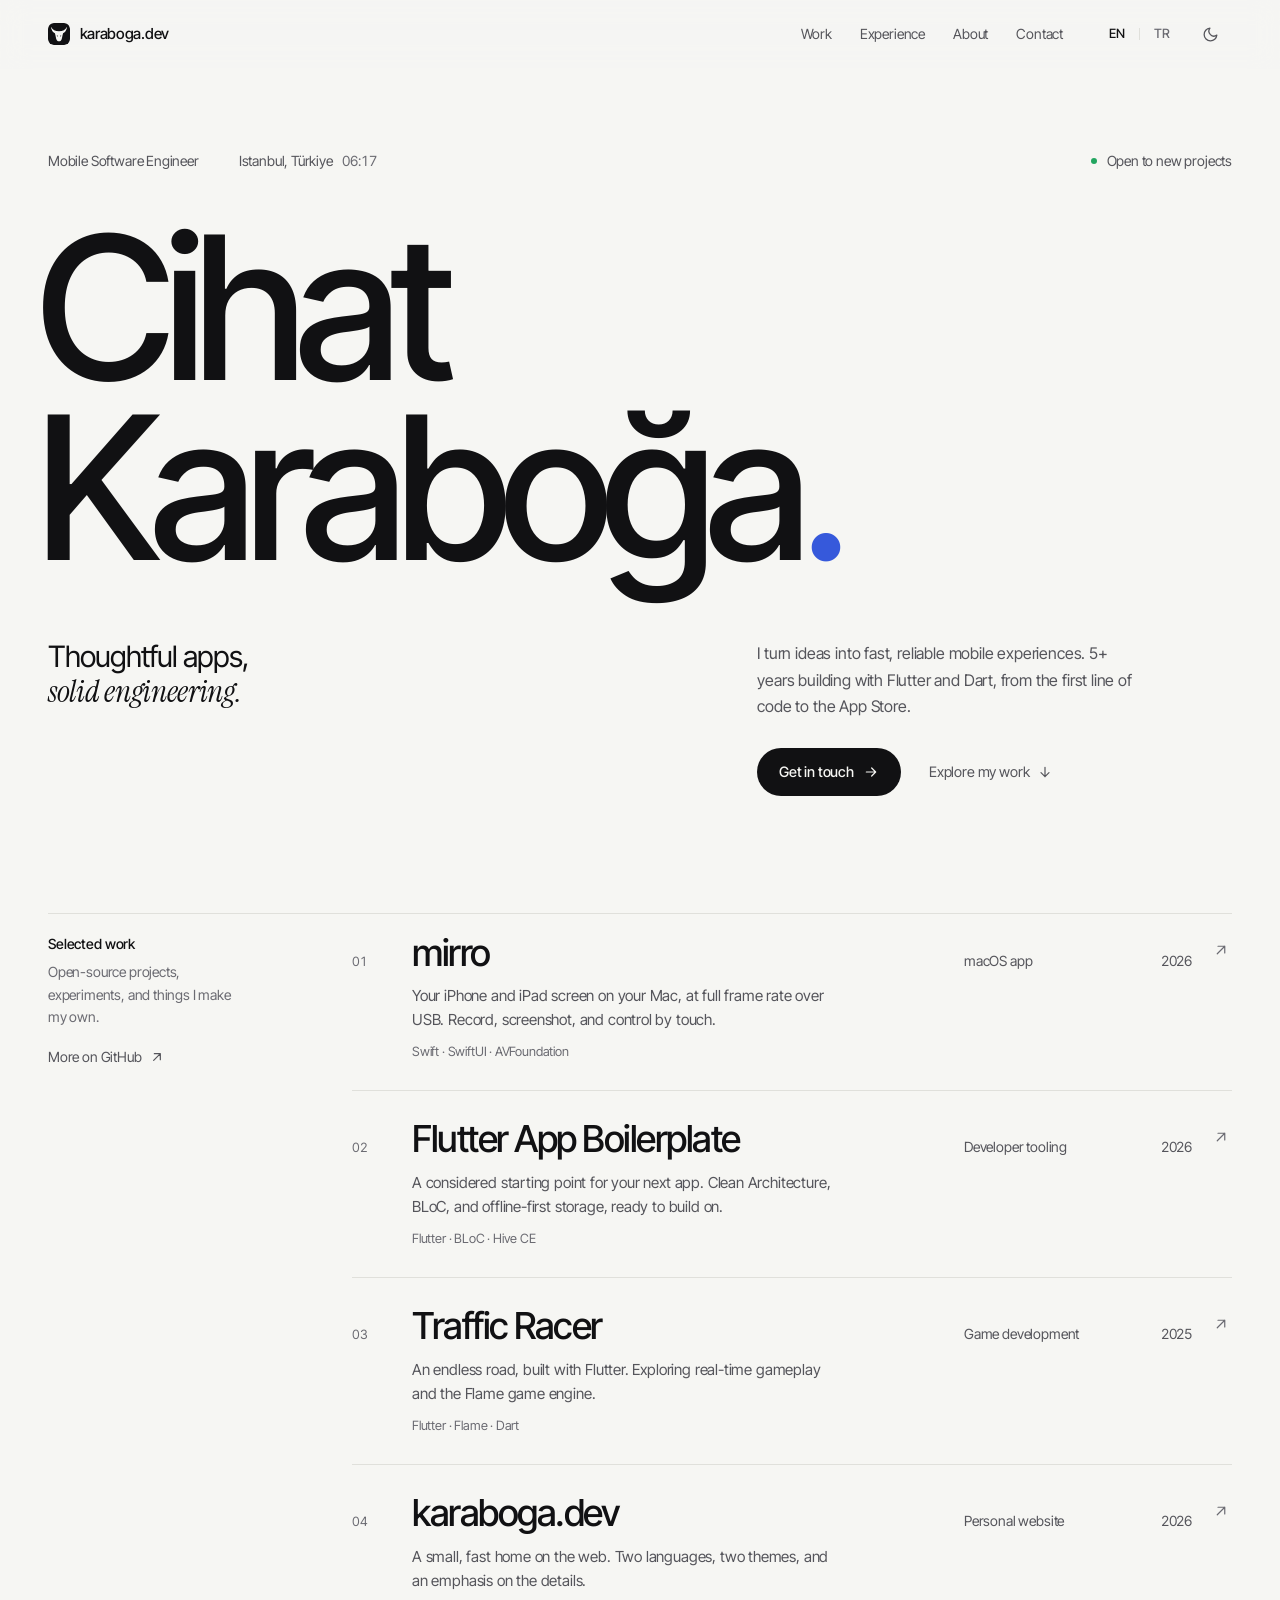
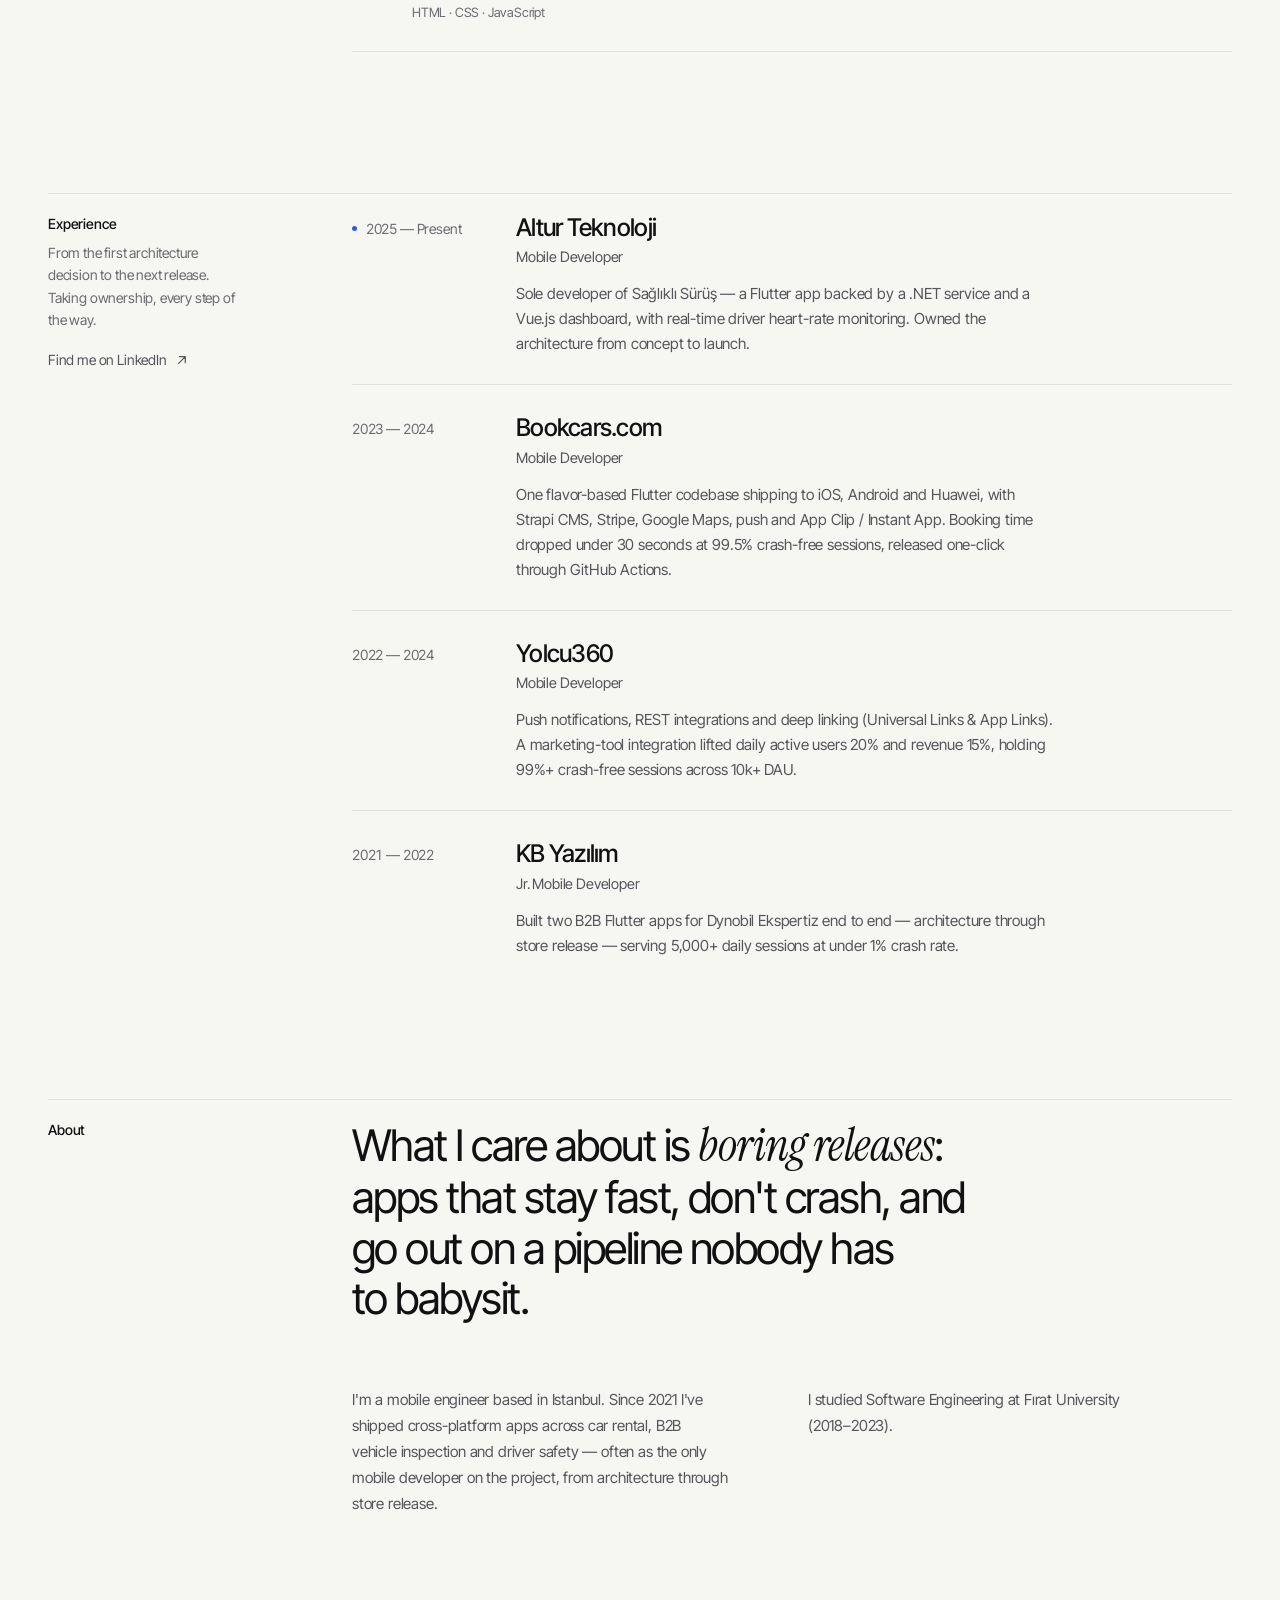
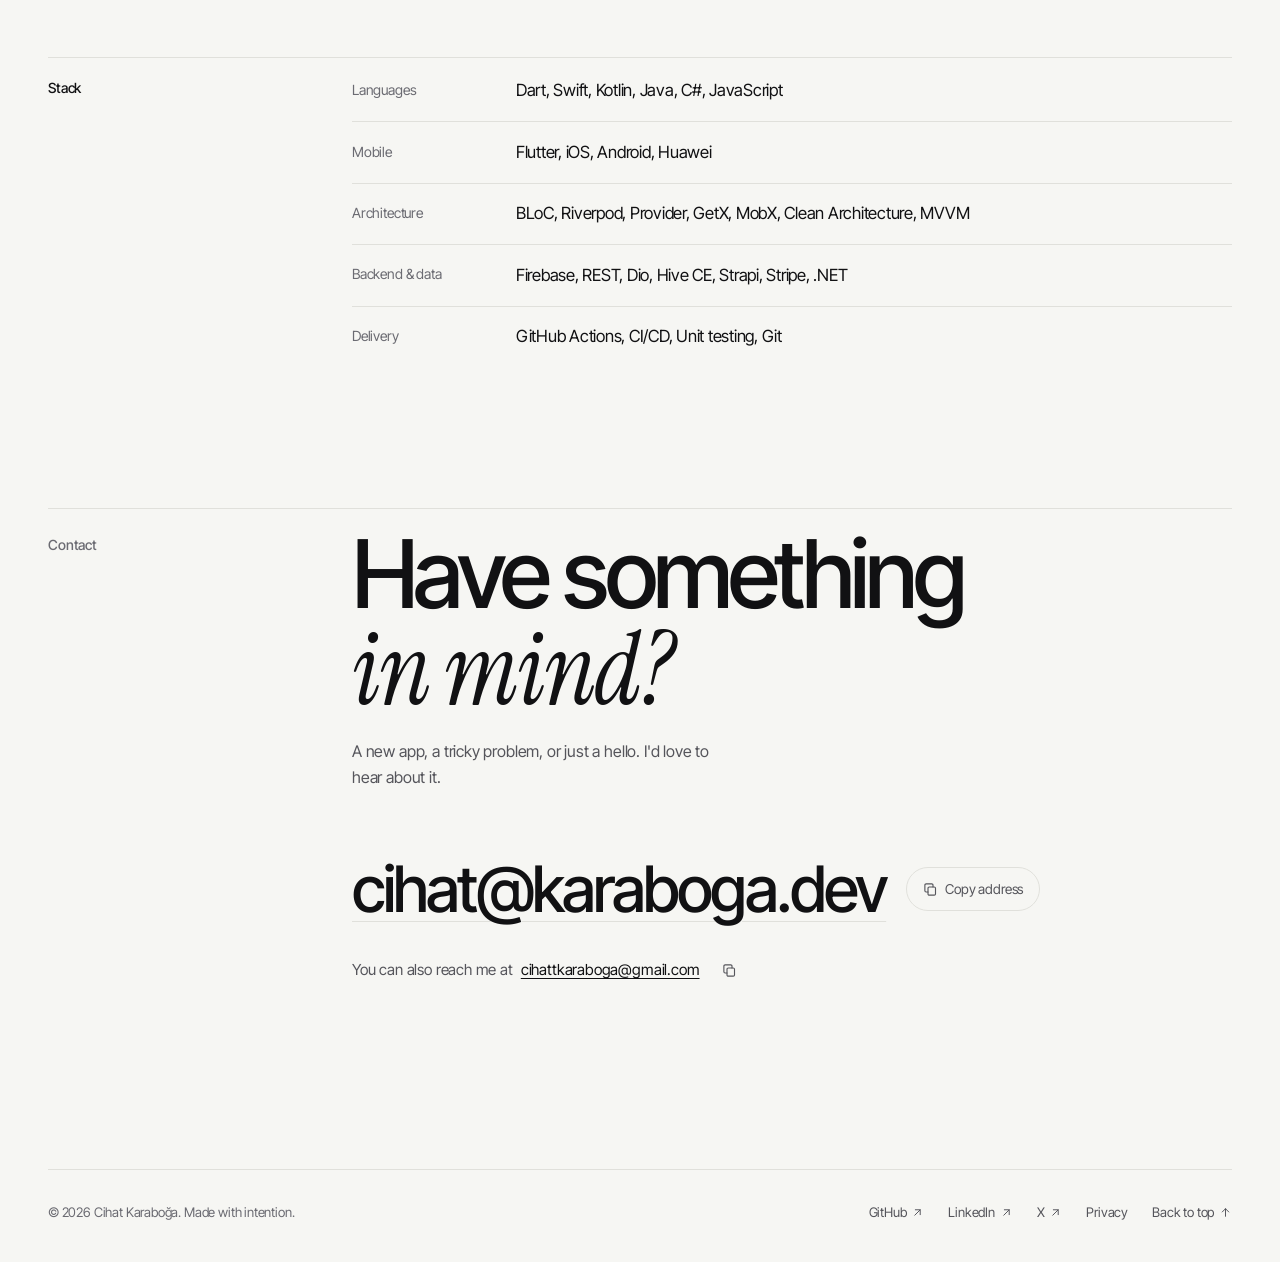
==== commit 1d73609a: "Add a privacy policy at /privacy and link it from the footer Google's OAuth brand verification needs" ====
--- a/index.html
+++ b/index.html
@@ -1884,6 +1884,7 @@
                 aria-hidden="true"
               >
                 <path d="M7 17 17 7M8 7h9v9" /></svg></a
+            ><a href="/privacy" data-i18n="footer.privacy">Privacy</a
             ><a href="#main"
               ><span data-i18n="footer.top">Back to top</span
               ><svg
@@ -2013,6 +2014,7 @@
             "contact.alternative": "Ayrıca şu adresten ulaşabilirsin:",
             "footer.note": "© 2026 Cihat Karaboğa. Özenle geliştirildi.",
             "footer.top": "Başa dön",
+            "footer.privacy": "Gizlilik",
           },
         };
 
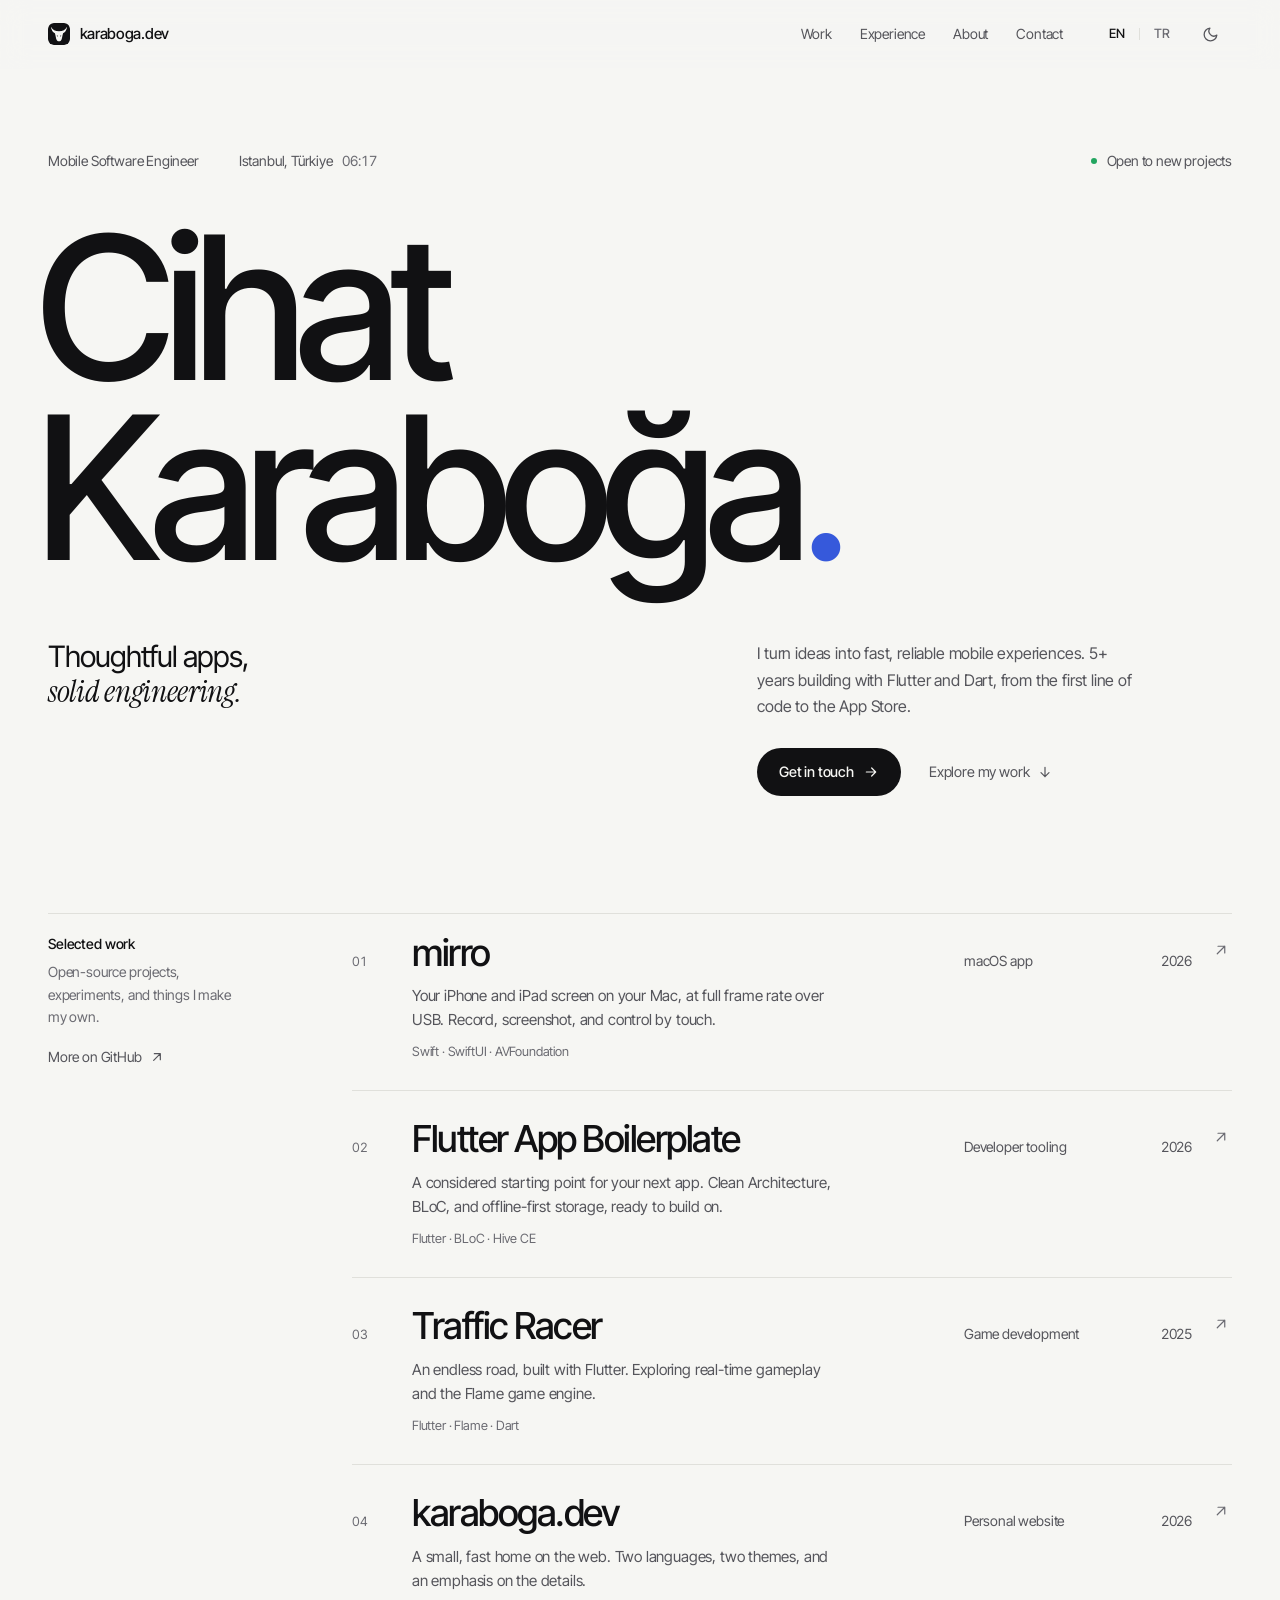
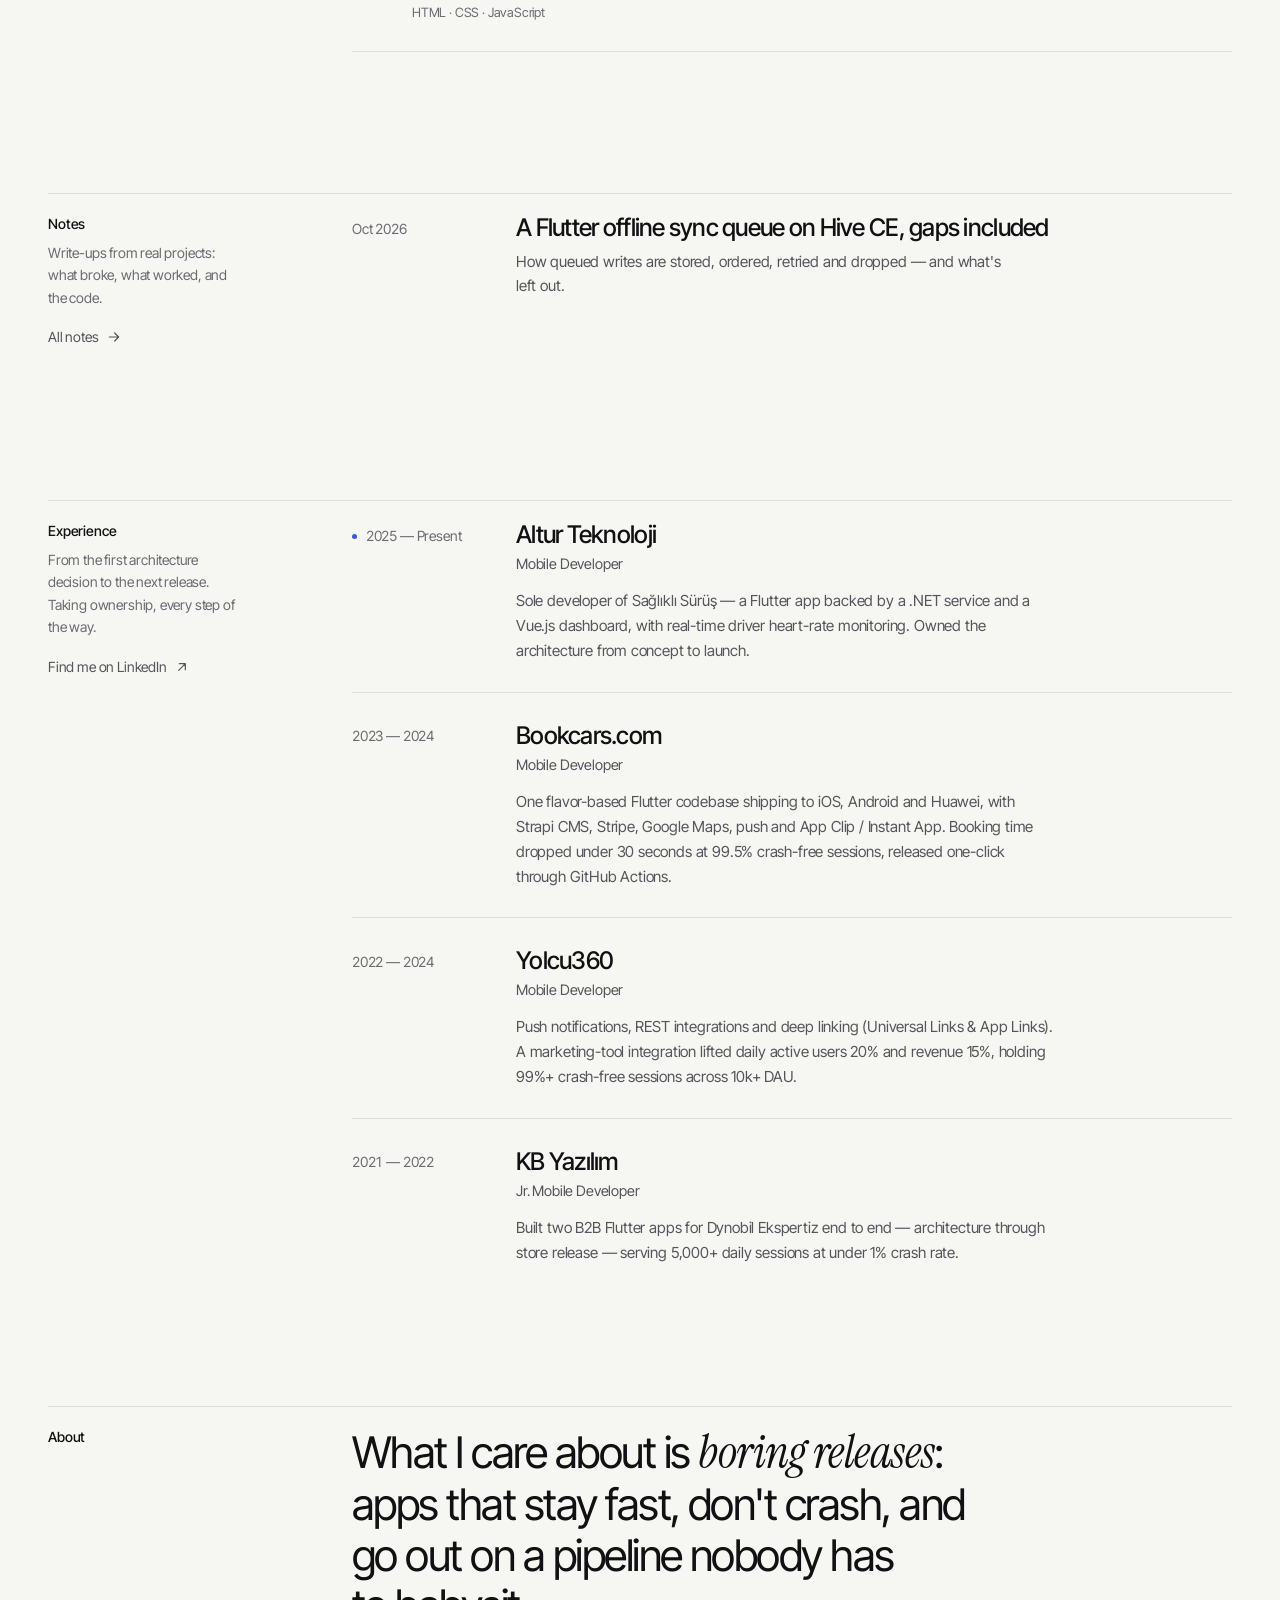
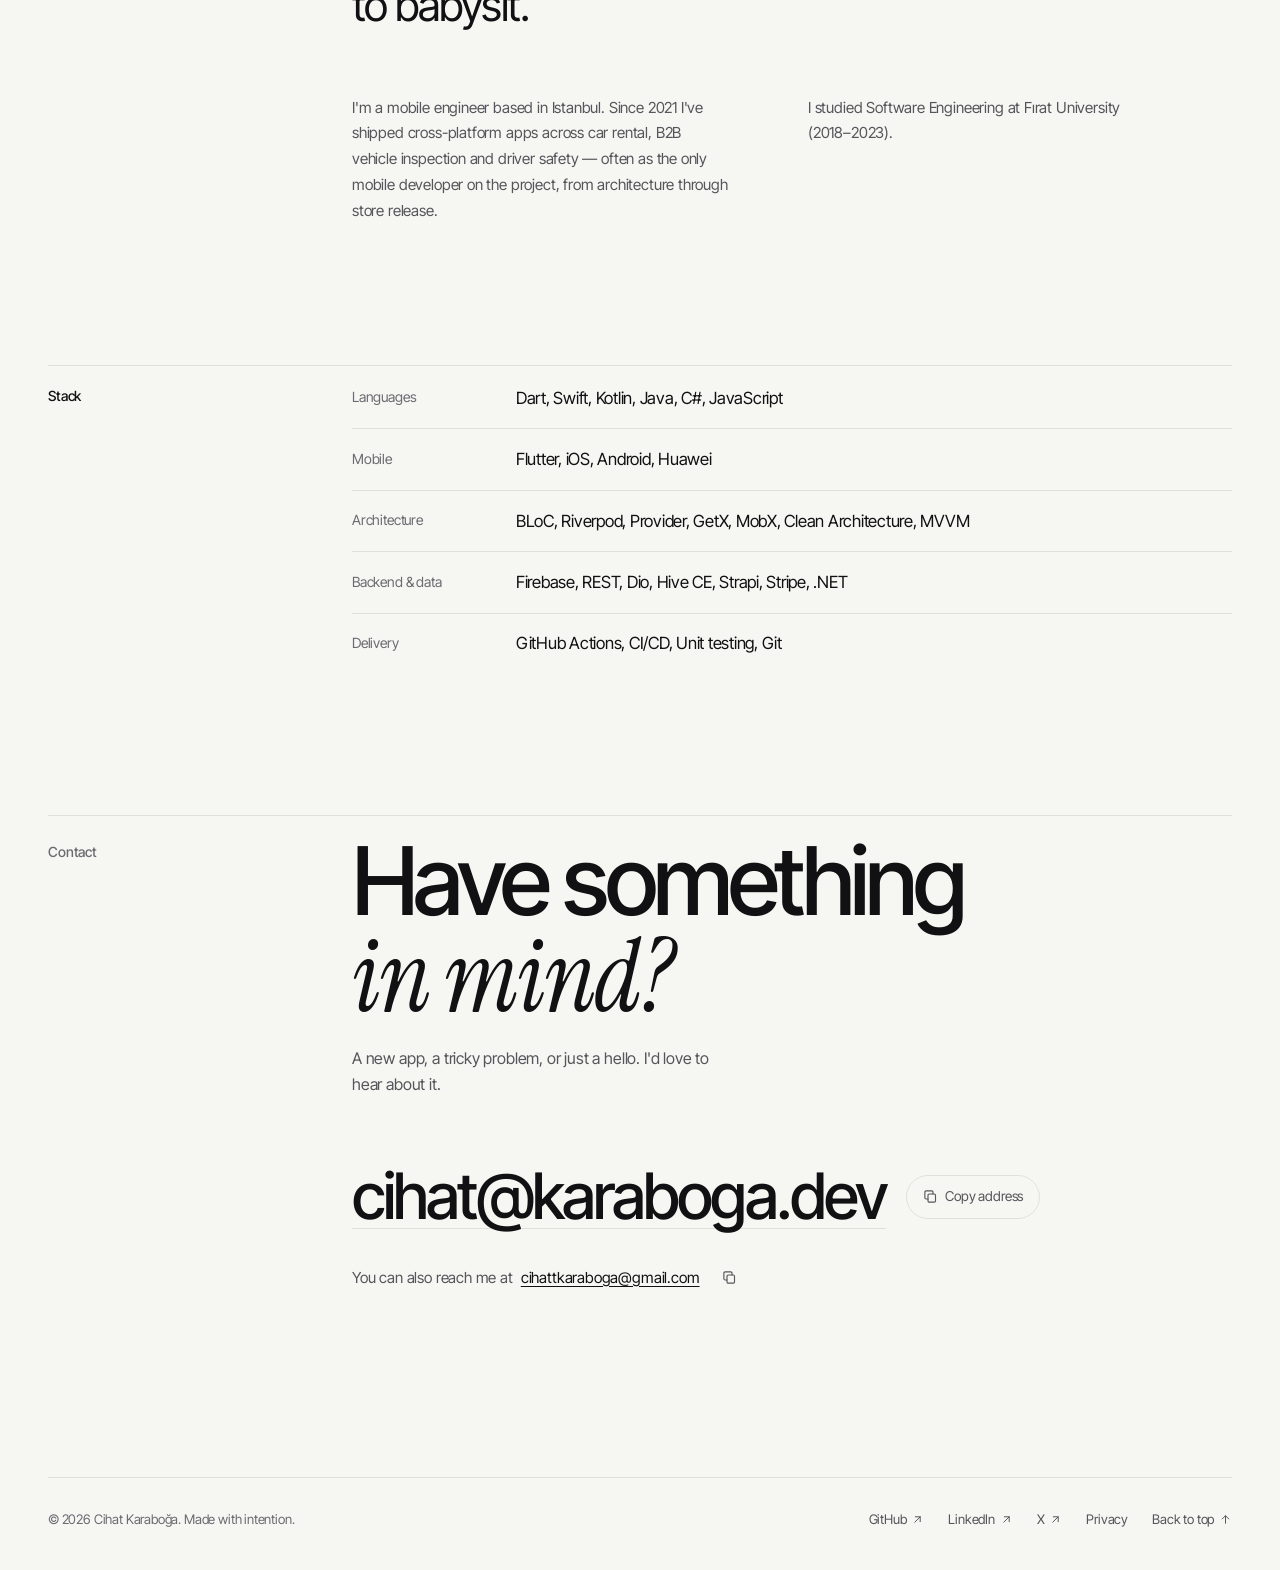
==== commit 44b38048: "Add /notes with a first note on the boilerplate's offline sync queue Notes are static pages sharing " ====
--- a/index.html
+++ b/index.html
@@ -108,7 +108,7 @@
               "@id": "https://karaboga.dev/#primaryimage"
             },
             "dateCreated": "2026-05-19",
-            "dateModified": "2026-09-23",
+            "dateModified": "2026-10-10",
             "inLanguage": "en"
           },
           {
@@ -901,6 +901,52 @@
         font: italic 15px/1.1 var(--serif);
       }
 
+      /* ---------- notes ---------- */
+      .notes-list {
+        list-style: none;
+        padding: 0;
+      }
+      .note {
+        display: grid;
+        grid-template-columns: var(--meta) minmax(0, 1fr);
+        column-gap: 1.25rem;
+        padding-block: 1.5rem;
+        border-bottom: 1px solid var(--line);
+        color: inherit;
+        text-decoration: none;
+      }
+      .notes-list li:first-child .note {
+        padding-top: 0;
+      }
+      .notes-list li:last-child .note {
+        border-bottom: 0;
+        padding-bottom: 0;
+      }
+      .note time {
+        padding-top: 0.3rem;
+        font-size: 0.875rem;
+        color: var(--ink-3);
+        font-variant-numeric: tabular-nums;
+      }
+      .note h3 {
+        font-size: clamp(1.25rem, 1.9vw, 1.55rem);
+        font-weight: 500;
+        line-height: 1.2;
+        letter-spacing: -0.03em;
+        text-wrap: balance;
+        transition: color 0.2s;
+      }
+      .note:hover h3 {
+        color: var(--accent-ink);
+      }
+      .note-desc {
+        max-width: 56ch;
+        margin-top: 0.5rem;
+        color: var(--ink-2);
+        font-size: 0.95rem;
+        text-wrap: pretty;
+      }
+
       /* ---------- experience ---------- */
       .xp {
         display: grid;
@@ -1238,11 +1284,13 @@
           font-size: 0.8rem;
         }
         .xp,
+        .note,
         .stack-group {
           grid-template-columns: 1fr;
           row-gap: 0.35rem;
         }
-        .xp-when {
+        .xp-when,
+        .note time {
           padding-top: 0;
         }
         .about-notes {
@@ -1590,6 +1638,49 @@
         </div>
       </section>
 
+      <section class="section" id="notes" aria-labelledby="notes-title">
+        <div class="wrap grid">
+          <div class="aside">
+            <h2 id="notes-title" data-i18n="notes.title">Notes</h2>
+            <p data-i18n="notes.intro">
+              Write-ups from real projects: what broke, what worked, and the
+              code.
+            </p>
+            <a class="link" href="/notes/"
+              ><span data-i18n="notes.more">All notes</span
+              ><svg
+                class="arrow-out"
+                viewBox="0 0 24 24"
+                fill="none"
+                stroke="currentColor"
+                stroke-width="1.8"
+                stroke-linecap="round"
+                stroke-linejoin="round"
+                aria-hidden="true"
+              >
+                <path d="M5 12h14m-6-6 6 6-6 6" /></svg
+            ></a>
+          </div>
+          <!-- latest three, newest first; notes are English-only -->
+          <ol class="content notes-list" lang="en">
+            <li>
+              <a
+                class="note"
+                href="/notes/flutter-offline-sync-queue-hive-ce"
+                ><time datetime="2026-10-10">Oct 2026</time
+                ><div
+                  ><h3>A Flutter offline sync queue on Hive CE, gaps included</h3>
+                  <p class="note-desc"
+                    >How queued writes are stored, ordered, retried and dropped
+                    — and what's left out.</p
+                  ></div
+                ></a
+              >
+            </li>
+          </ol>
+        </div>
+      </section>
+
       <section
         class="section"
         id="experience"
@@ -1971,6 +2062,10 @@
             "work.4.category": "Kişisel web sitesi",
             "work.4.desc":
               "İnternette sade ve hızlı bir kişisel alan. İki dil, iki tema ve ayrıntılara gösterilen özen.",
+            "notes.title": "Notlar",
+            "notes.intro":
+              "Gerçek projelerden yazılar: ne bozuldu, ne işe yaradı ve kodu. Notlar İngilizce.",
+            "notes.more": "Tüm notlar",
             "xp.title": "Deneyim",
             "xp.intro":
               "İlk mimari karardan bir sonraki sürüme kadar. Her adımda sorumluluk alarak.",
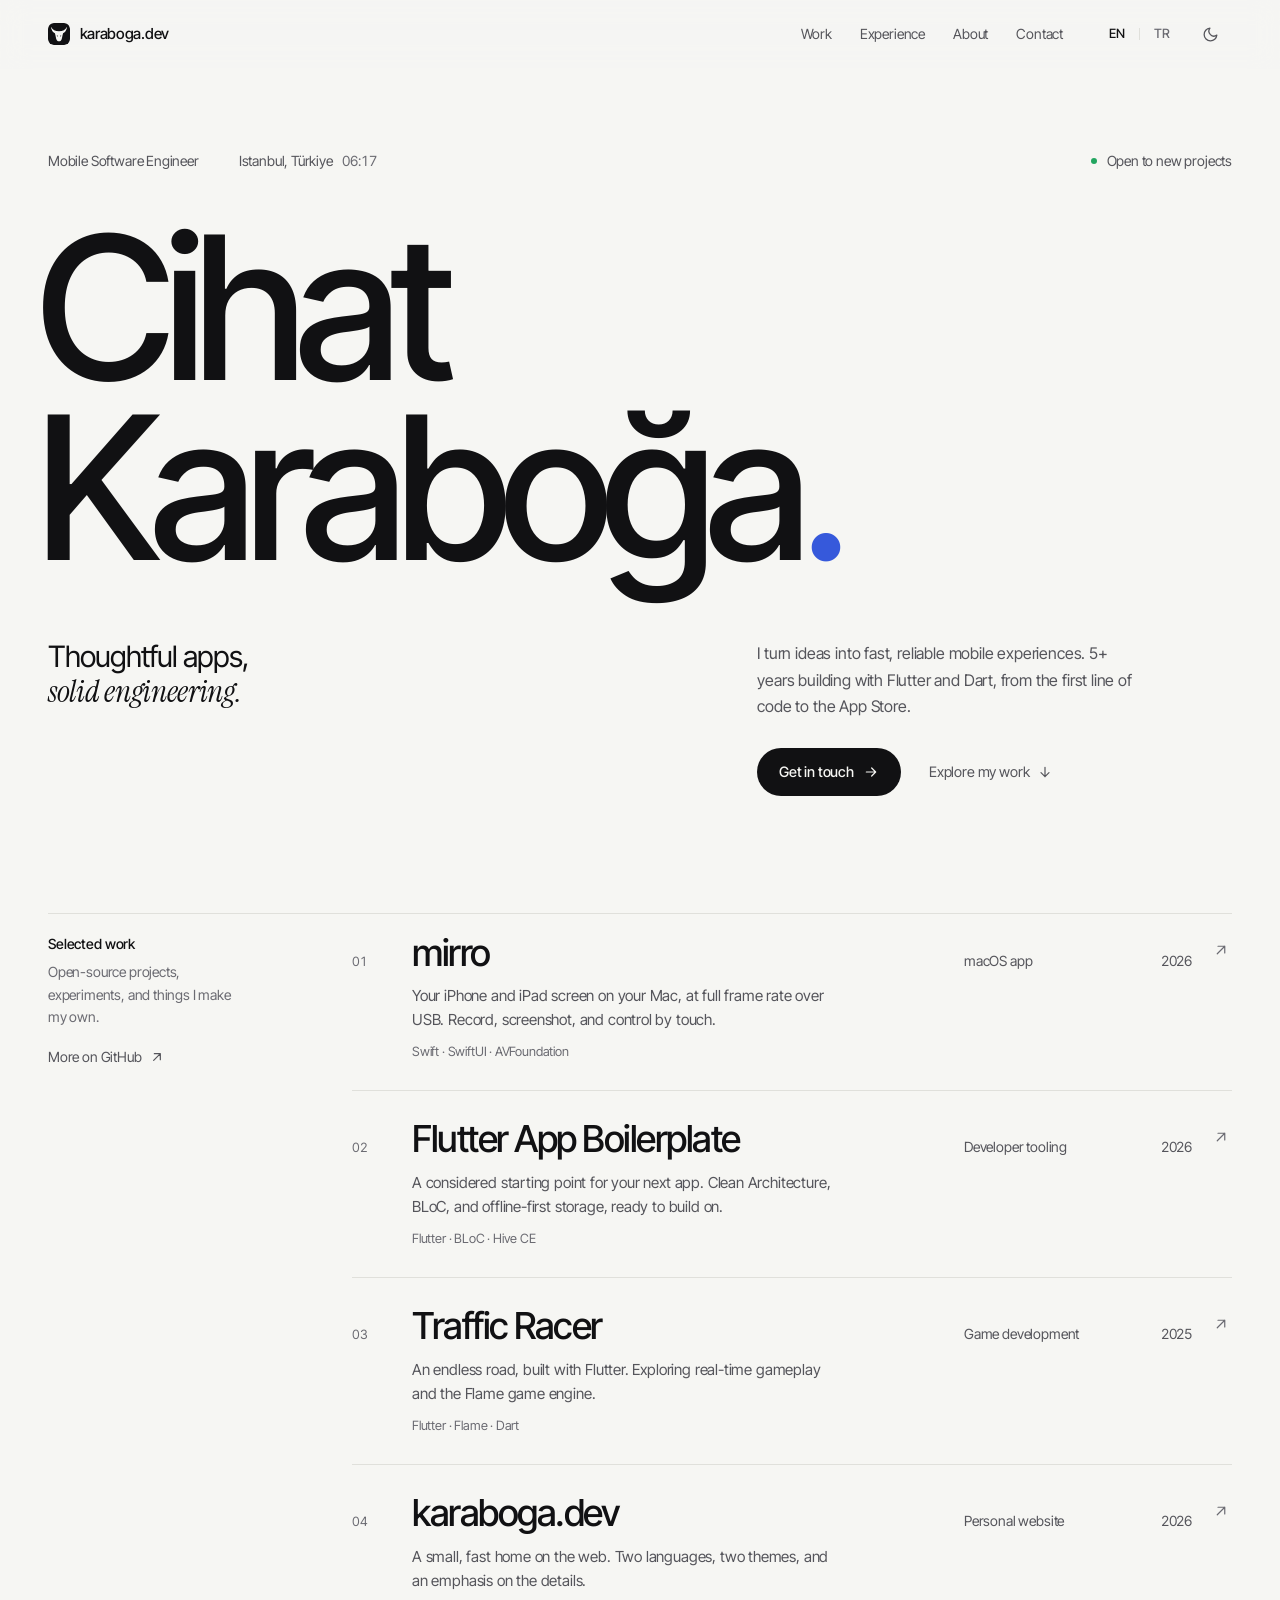
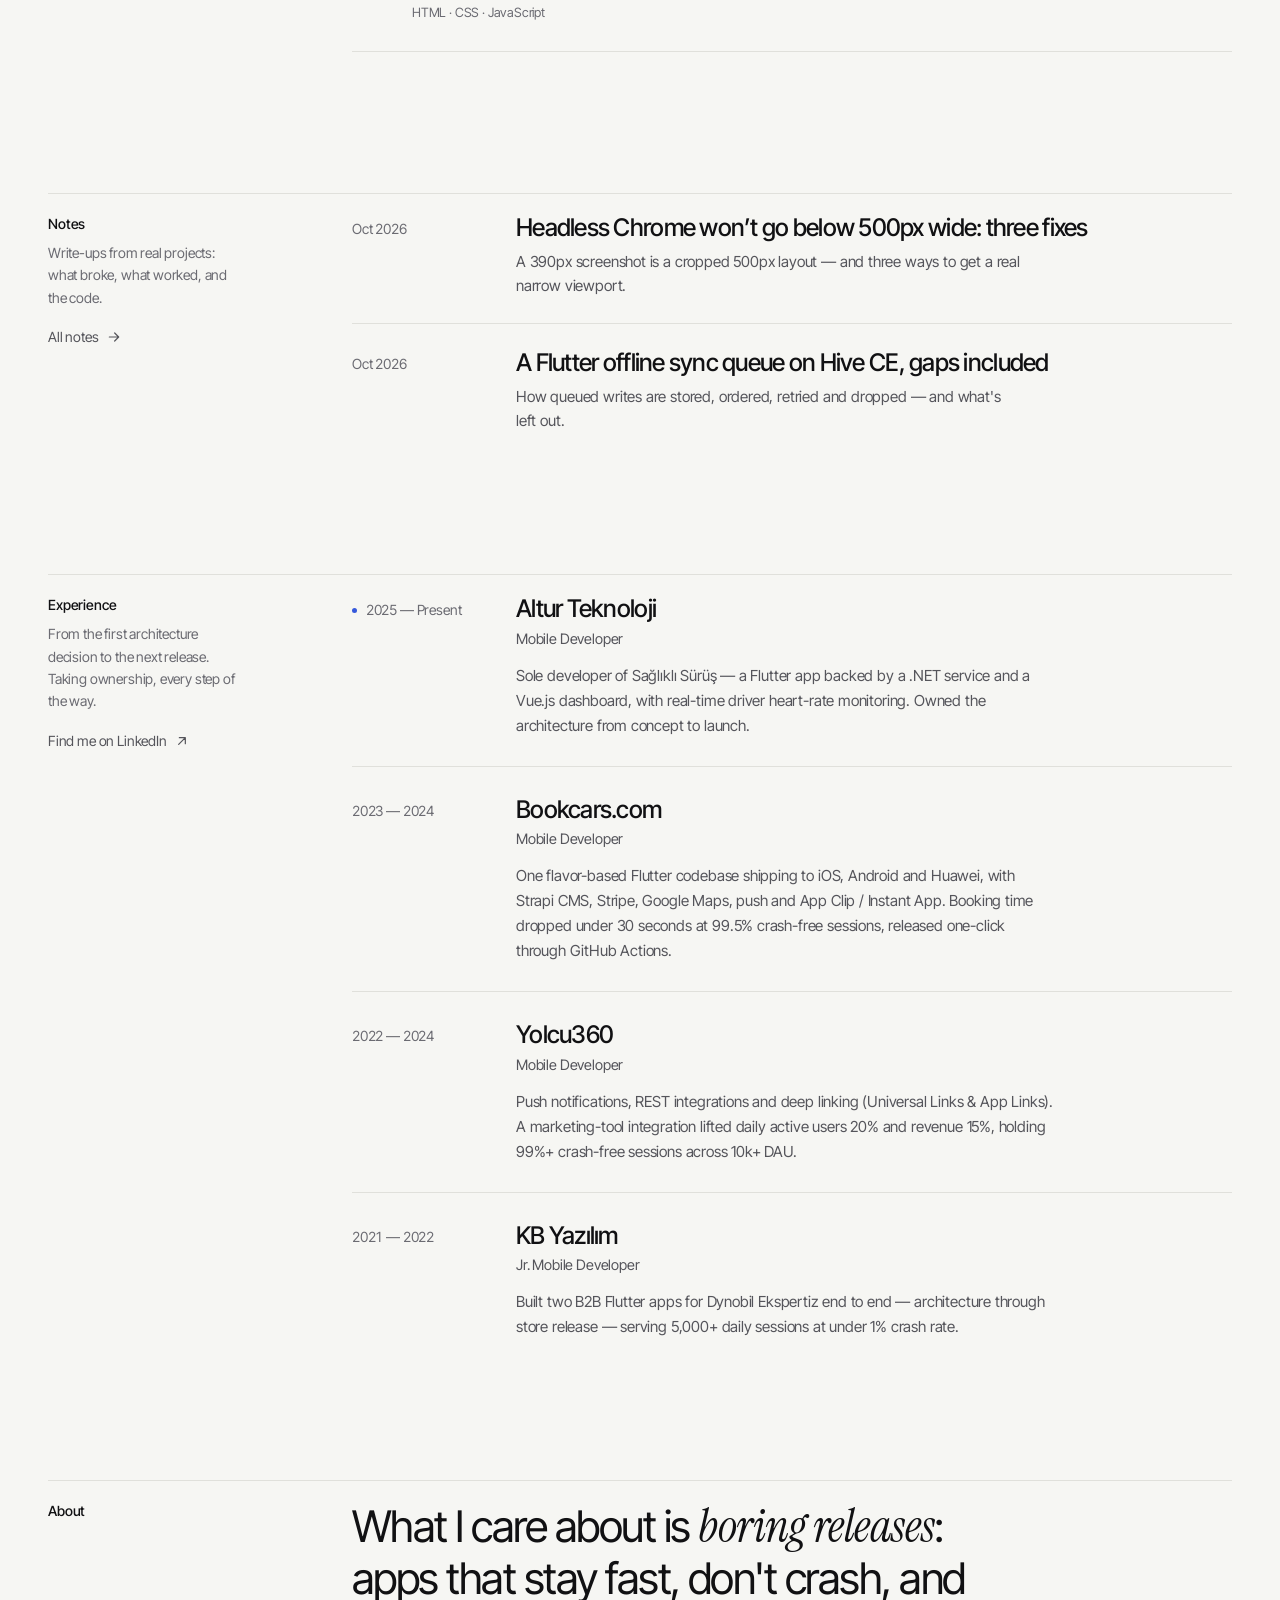
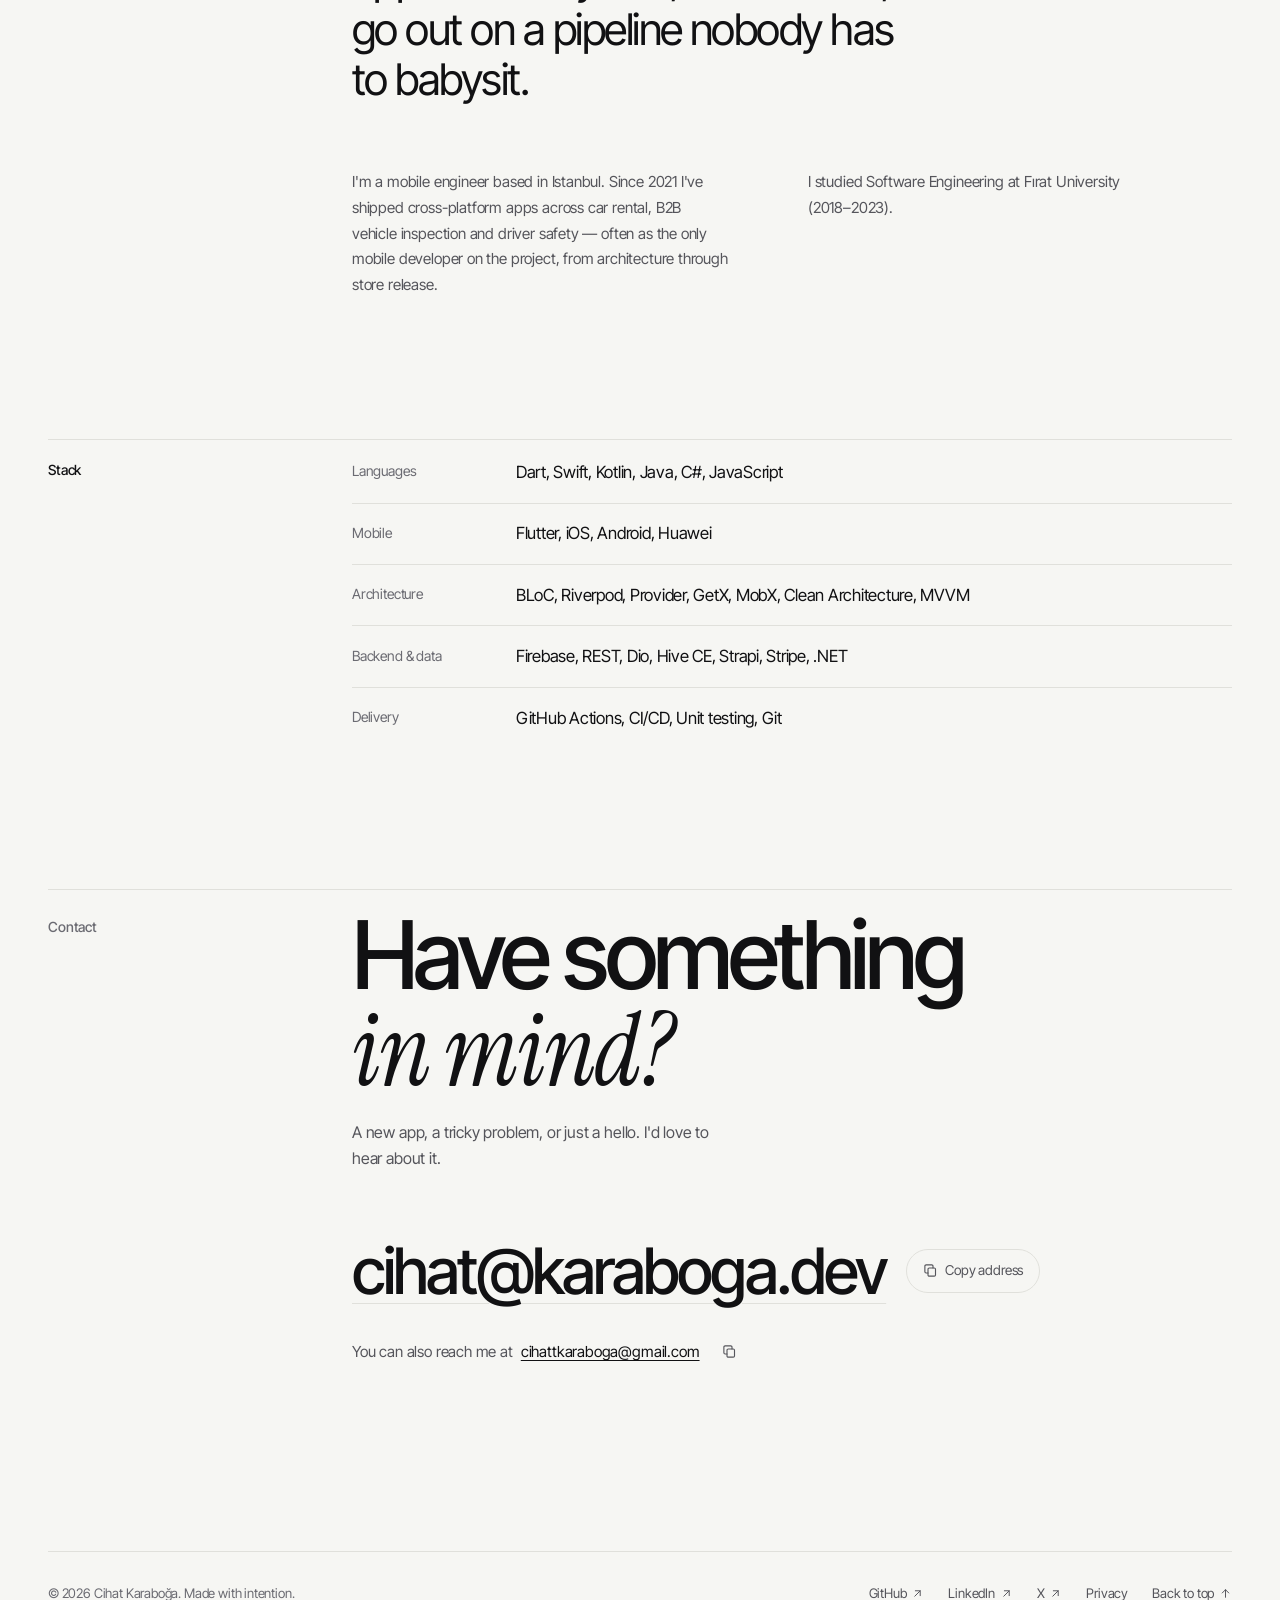
==== commit f891502e: "Add a note on headless Chrome's 500px minimum window width Measured on Chrome for Testing 151, chrom" ====
--- a/index.html
+++ b/index.html
@@ -1666,6 +1666,20 @@
             <li>
               <a
                 class="note"
+                href="/notes/headless-chrome-500px-minimum-width"
+                ><time datetime="2026-10-10">Oct 2026</time
+                ><div
+                  ><h3>Headless Chrome won’t go below 500px wide: three fixes</h3>
+                  <p class="note-desc"
+                    >A 390px screenshot is a cropped 500px layout — and three
+                    ways to get a real narrow viewport.</p
+                  ></div
+                ></a
+              >
+            </li>
+            <li>
+              <a
+                class="note"
                 href="/notes/flutter-offline-sync-queue-hive-ce"
                 ><time datetime="2026-10-10">Oct 2026</time
                 ><div
